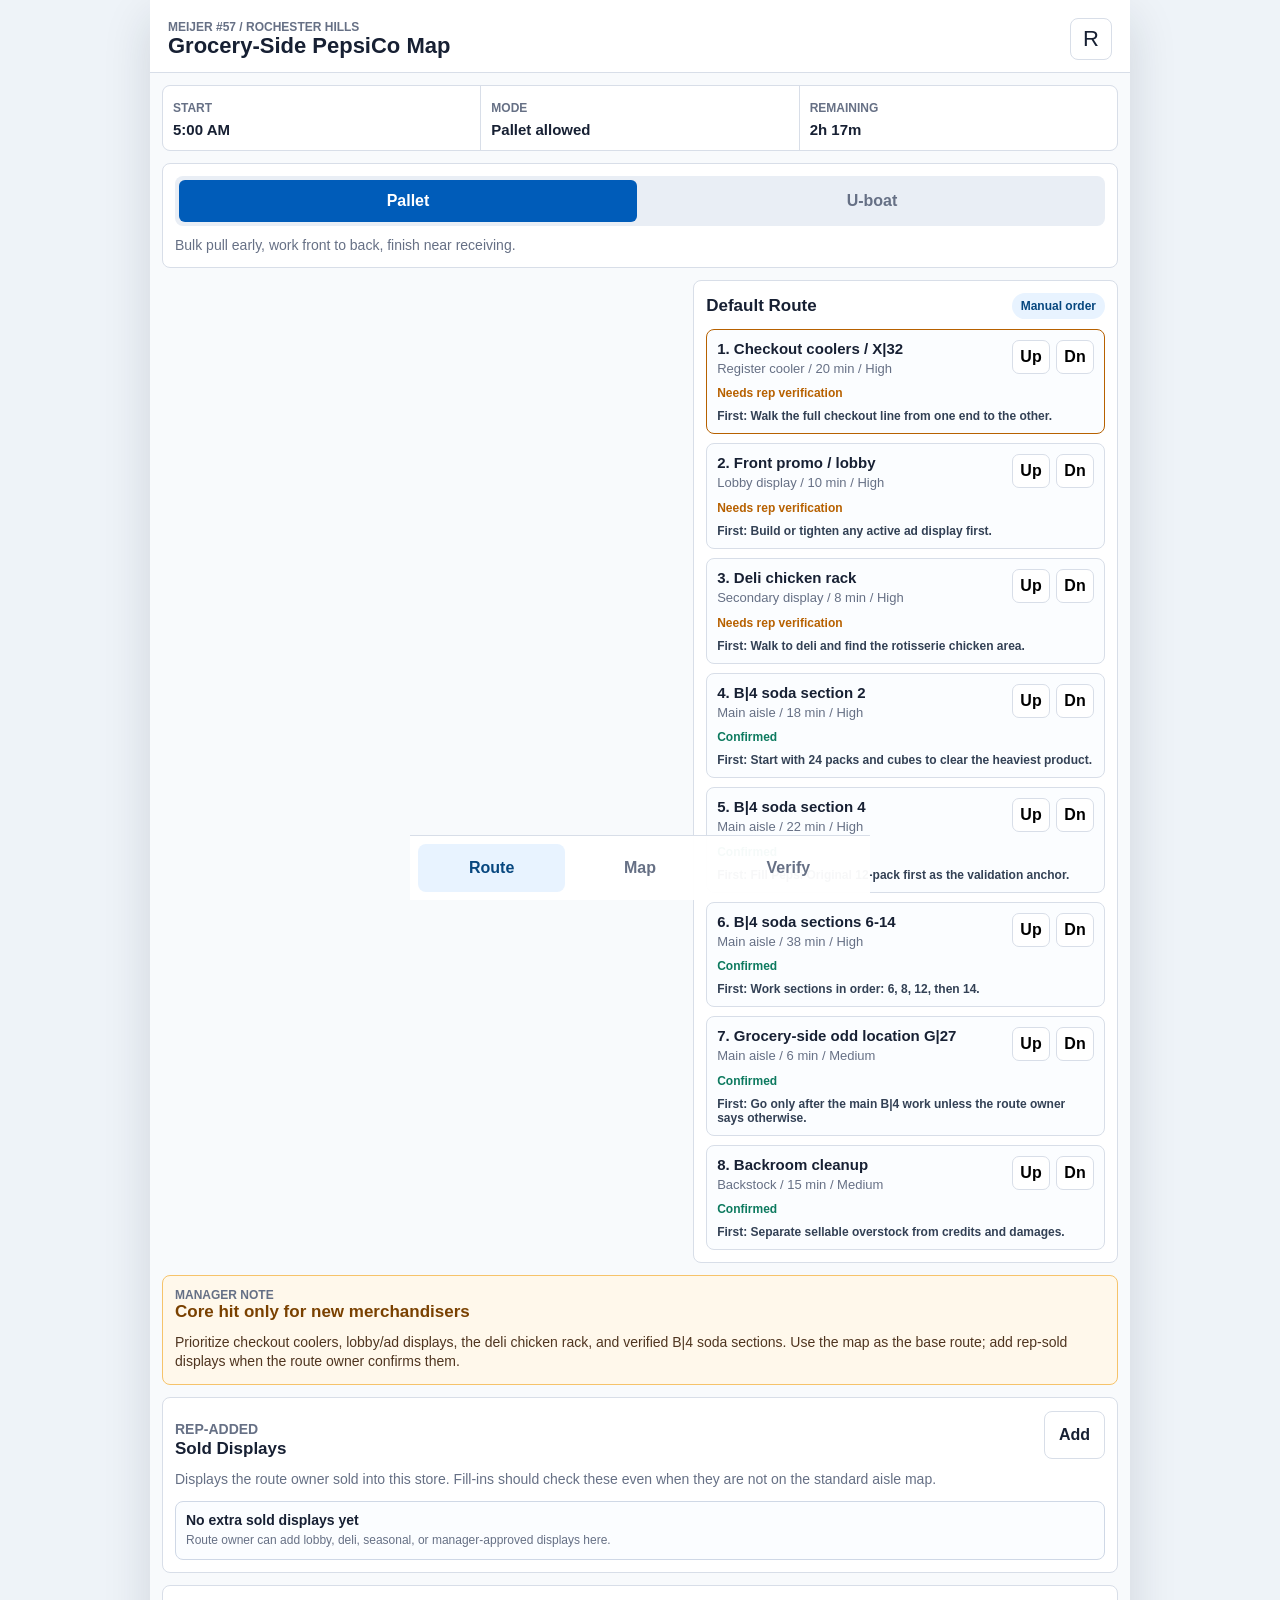
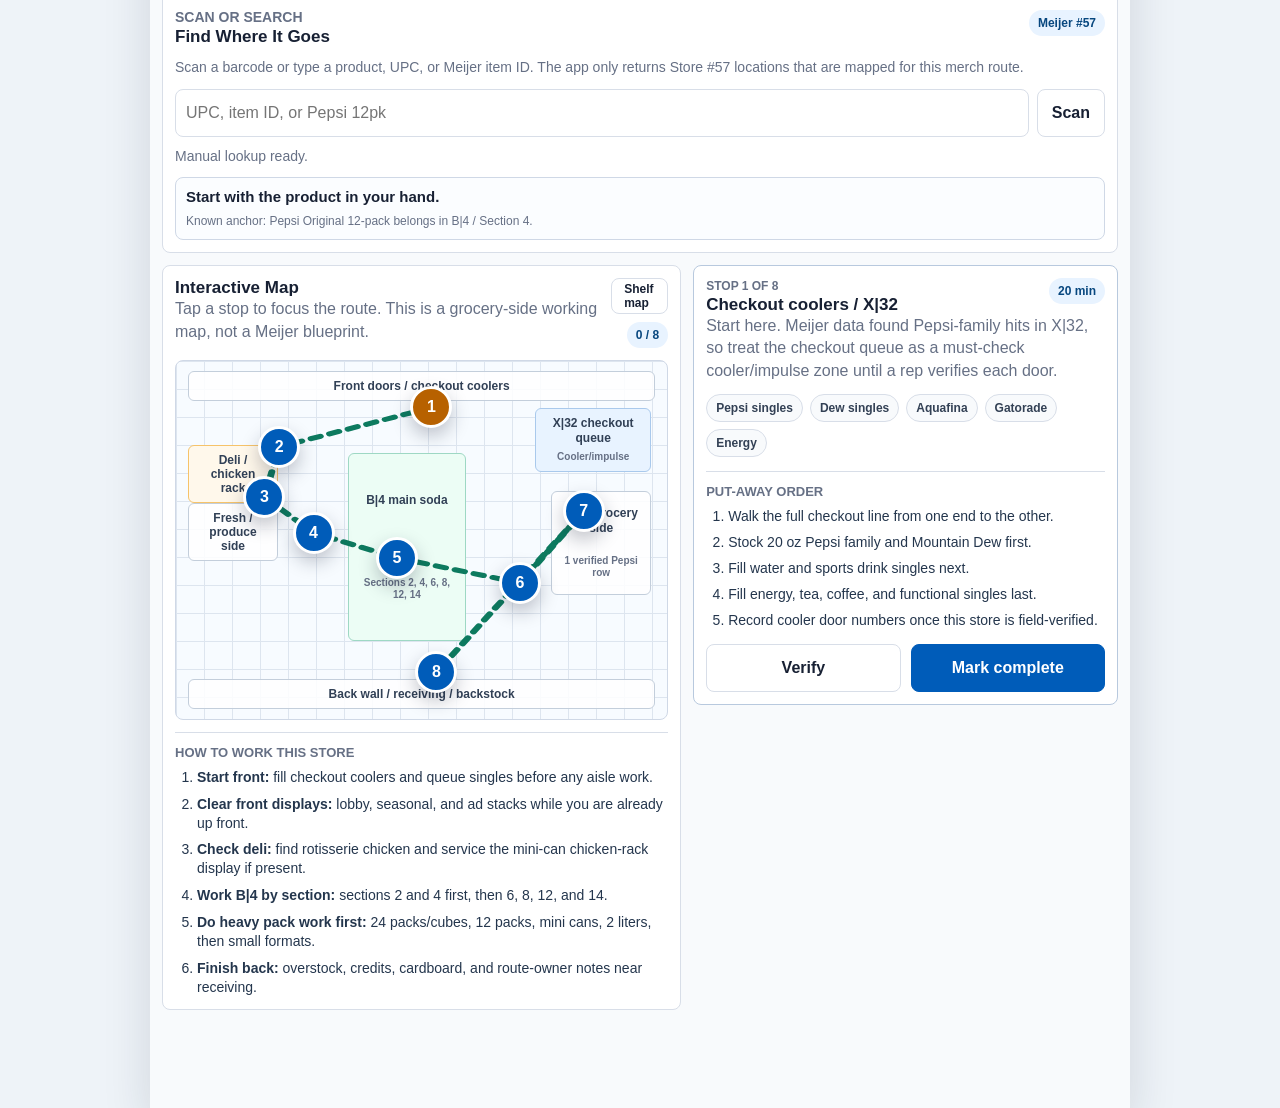
==== index.html @ c31d6b6a "add-merch-location-scanner" ====
<!doctype html>
<html lang="en">
  <head>
    <meta charset="utf-8">
    <meta name="viewport" content="width=device-width, initial-scale=1">
    <title>PepsiCo Route Pilot</title>
    <link rel="stylesheet" href="styles.css">
  </head>
  <body>
    <div class="app-shell">
      <header class="topbar">
        <div>
          <p class="eyebrow">Meijer #57 / Rochester Hills</p>
          <h1>Grocery-Side PepsiCo Map</h1>
        </div>
        <button class="icon-button" id="resetButton" aria-label="Reset route" title="Reset route">
          <span aria-hidden="true">R</span>
        </button>
      </header>

      <main>
        <section class="status-strip" aria-label="Route status">
          <div>
            <span class="label">Start</span>
            <strong>5:00 AM</strong>
          </div>
          <div>
            <span class="label">Mode</span>
            <strong id="routeMode">Pallet allowed</strong>
          </div>
          <div>
            <span class="label">Remaining</span>
            <strong id="remainingTime">2h 05m</strong>
          </div>
        </section>

        <section class="mode-panel" aria-label="Route mode">
          <div class="segmented" role="group" aria-label="Route mode">
            <button class="segment active" data-mode="pallet">Pallet</button>
            <button class="segment" data-mode="uboat">U-boat</button>
          </div>
          <p id="modeNote">Bulk pull early, work front to back, finish near receiving.</p>
        </section>

        <section class="manager-note" aria-label="Manager note">
          <div>
            <p class="eyebrow">Manager note</p>
            <h2>Core hit only for new merchandisers</h2>
          </div>
          <p>Prioritize checkout coolers, lobby/ad displays, the deli chicken rack, and verified B|4 soda sections. Use the map as the base route; add rep-sold displays when the route owner confirms them.</p>
        </section>

        <section class="sold-displays" aria-label="Sold displays">
          <div class="section-head">
            <div>
              <p class="eyebrow">Rep-added</p>
              <h2>Sold Displays</h2>
            </div>
            <button class="secondary-button compact-button" id="addDisplayButton">Add</button>
          </div>
          <p>Displays the route owner sold into this store. Fill-ins should check these even when they are not on the standard aisle map.</p>
          <div id="soldDisplayList" class="display-list"></div>
        </section>

        <section class="scanner-panel" aria-label="Find product location">
          <div class="section-head">
            <div>
              <p class="eyebrow">Scan or search</p>
              <h2>Find Where It Goes</h2>
            </div>
            <span id="selectedStoreLabel">Meijer #57</span>
          </div>
          <p>Scan a barcode or type a product, UPC, or Meijer item ID. The app only returns Store #57 locations that are mapped for this merch route.</p>
          <div class="scan-row">
            <input id="locationLookupInput" inputmode="search" autocomplete="off" placeholder="UPC, item ID, or Pepsi 12pk">
            <button class="secondary-button compact-button" id="cameraScanButton" type="button">Scan</button>
          </div>
          <video id="cameraVideo" class="camera-video" playsinline muted hidden></video>
          <p class="scanner-status" id="scannerStatus">Manual lookup ready.</p>
          <div class="location-result" id="locationResult">
            <strong>Start with the product in your hand.</strong>
            <span>Known anchor: Pepsi Original 12-pack belongs in B|4 / Section 4.</span>
          </div>
        </section>

        <section class="map-panel" aria-label="Store route map">
          <div class="map-head">
            <div>
              <h2>Interactive Map</h2>
              <p>Tap a stop to focus the route. This is a grocery-side working map, not a Meijer blueprint.</p>
            </div>
            <div class="map-actions">
              <a class="secondary-button shelf-link" href="shelf-map.html">Shelf map</a>
              <span id="completeCount">0 / 6</span>
            </div>
          </div>

          <div class="store-map" id="storeMap">
            <div class="zone front">Front doors / checkout coolers</div>
            <div class="zone deli-zone">Deli / chicken rack</div>
            <div class="zone produce-zone">Fresh / produce side</div>
            <div class="aisle aisle-b4">B|4 main soda<br><span>Sections 2, 4, 6, 8, 12, 14</span></div>
            <div class="aisle aisle-x32">X|32 checkout queue<br><span>Cooler/impulse</span></div>
            <div class="aisle aisle-g27">G|27 grocery side<br><span>1 verified Pepsi row</span></div>
            <div class="zone receiving">Back wall / receiving / backstock</div>
            <svg class="route-line" viewBox="0 0 100 100" preserveAspectRatio="none" aria-hidden="true">
              <polyline id="routePath" points=""></polyline>
            </svg>
          </div>
          <div class="map-guide">
            <h3>How to work this store</h3>
            <ol>
              <li><strong>Start front:</strong> fill checkout coolers and queue singles before any aisle work.</li>
              <li><strong>Clear front displays:</strong> lobby, seasonal, and ad stacks while you are already up front.</li>
              <li><strong>Check deli:</strong> find rotisserie chicken and service the mini-can chicken-rack display if present.</li>
              <li><strong>Work B|4 by section:</strong> sections 2 and 4 first, then 6, 8, 12, and 14.</li>
              <li><strong>Do heavy pack work first:</strong> 24 packs/cubes, 12 packs, mini cans, 2 liters, then small formats.</li>
              <li><strong>Finish back:</strong> overstock, credits, cardboard, and route-owner notes near receiving.</li>
            </ol>
          </div>
        </section>

        <section class="current-stop" aria-live="polite">
          <div class="stop-title-row">
            <div>
              <p class="eyebrow" id="stopMeta">Stop 1 of 6</p>
              <h2 id="stopName">Front register coolers</h2>
            </div>
            <span class="time-pill" id="stopTime">20 min</span>
          </div>
          <p id="stopDescription">Highest-profit singles first. Check all register doors before moving deeper into the store.</p>
          <div class="chips" id="productChips"></div>
          <div class="sequence-panel">
            <h3>Put-away order</h3>
            <ol id="sequenceList"></ol>
          </div>
          <div class="action-row">
            <button class="secondary-button" id="verifyButton">Verify</button>
            <button class="primary-button" id="completeButton">Mark complete</button>
          </div>
        </section>

        <section class="route-list" aria-label="Route order">
          <div class="section-head">
            <h2>Default Route</h2>
            <span>Manual order</span>
          </div>
          <ol id="routeList"></ol>
        </section>
      </main>

      <nav class="bottom-nav" aria-label="Primary">
        <button class="nav-item active" data-view="route">Route</button>
        <button class="nav-item" data-view="map">Map</button>
        <button class="nav-item" data-view="verify">Verify</button>
      </nav>
    </div>

    <dialog id="verifyDialog">
      <form method="dialog" class="verify-form">
        <div class="dialog-head">
          <div>
            <p class="eyebrow">Store verification</p>
            <h2 id="verifyTitle">Front register coolers</h2>
          </div>
          <button class="icon-button" value="cancel" aria-label="Close" title="Close">X</button>
        </div>

        <label>
          Location type
          <select id="locationType">
            <option>Register cooler</option>
            <option>Cold vault</option>
            <option>Main aisle</option>
            <option>Endcap</option>
            <option>Lobby display</option>
            <option>Seasonal display</option>
            <option>Backstock</option>
            <option>Other</option>
          </select>
        </label>

        <div class="field-grid">
          <label>
            Aisle
            <input id="aisleInput" placeholder="Front">
          </label>
          <label>
            Section
            <select id="sectionInput">
              <option>Front</option>
              <option>Middle</option>
              <option>Back</option>
              <option>Left</option>
              <option>Right</option>
            </select>
          </label>
        </div>

        <label>
          Priority
          <select id="priorityInput">
            <option>High</option>
            <option>Medium</option>
            <option>Low</option>
          </select>
        </label>

        <label>
          Notes
          <textarea id="notesInput" rows="3" placeholder="Cooler door number, display name, manager instruction"></textarea>
        </label>

        <menu>
          <button class="secondary-button" value="cancel">Cancel</button>
          <button class="primary-button" id="saveVerifyButton" value="default">Save verification</button>
        </menu>
      </form>
    </dialog>

    <dialog id="displayDialog">
      <form method="dialog" class="verify-form">
        <div class="dialog-head">
          <div>
            <p class="eyebrow">Rep-added display</p>
            <h2>Add sold display</h2>
          </div>
          <button class="icon-button" value="cancel" aria-label="Close" title="Close">X</button>
        </div>

        <label>
          Display name
          <input id="displayNameInput" placeholder="Deli mini-can stack">
        </label>

        <div class="field-grid">
          <label>
            Department
            <input id="displayDepartmentInput" placeholder="Deli">
          </label>
          <label>
            Placement
            <input id="displayPlacementInput" placeholder="Near chicken rack">
          </label>
        </div>

        <label>
          Product group
          <input id="displayProductInput" placeholder="7.5 oz mini cans">
        </label>

        <label>
          Priority
          <select id="displayPriorityInput">
            <option>High</option>
            <option>Medium</option>
            <option>Low</option>
          </select>
        </label>

        <label>
          Notes
          <textarea id="displayNotesInput" rows="3" placeholder="Manager approved, ad week, how to find it"></textarea>
        </label>

        <menu>
          <button class="secondary-button" value="cancel">Cancel</button>
          <button class="primary-button" id="saveDisplayButton" value="default">Save display</button>
        </menu>
      </form>
    </dialog>

    <script src="product-catalog.js"></script>
    <script src="store-location-data.js"></script>
    <script src="app.js"></script>
  </body>
</html>
---- styles.css ----
:root {
  color-scheme: light;
  --ink: #172033;
  --muted: #667085;
  --line: #d8dee8;
  --surface: #ffffff;
  --page: #eef3f8;
  --blue: #005cb9;
  --blue-dark: #07477f;
  --green: #0d7a5f;
  --amber: #b76100;
  --red: #b42318;
  --shadow: 0 18px 45px rgba(24, 35, 52, 0.14);
}

* {
  box-sizing: border-box;
}

body {
  margin: 0;
  min-height: 100vh;
  background: var(--page);
  color: var(--ink);
  font-family: Arial, Helvetica, sans-serif;
  letter-spacing: 0;
}

button,
input,
select,
textarea {
  font: inherit;
}

button {
  cursor: pointer;
}

.app-shell {
  max-width: 460px;
  min-height: 100vh;
  margin: 0 auto;
  background: #f8fafc;
  box-shadow: var(--shadow);
  position: relative;
  padding-bottom: 86px;
}

.topbar {
  display: flex;
  justify-content: space-between;
  align-items: center;
  gap: 16px;
  padding: 18px 18px 12px;
  background: var(--surface);
  border-bottom: 1px solid var(--line);
  position: sticky;
  top: 0;
  z-index: 5;
}

.eyebrow,
.label {
  margin: 0;
  color: var(--muted);
  font-size: 12px;
  font-weight: 700;
  text-transform: uppercase;
}

h1,
h2,
p {
  margin-top: 0;
}

h1 {
  margin-bottom: 0;
  font-size: 22px;
  line-height: 1.1;
}

h2 {
  margin-bottom: 0;
  font-size: 17px;
  line-height: 1.2;
}

main {
  display: grid;
  gap: 12px;
  padding: 12px;
}

.icon-button {
  width: 42px;
  height: 42px;
  border: 1px solid var(--line);
  border-radius: 8px;
  background: var(--surface);
  color: var(--ink);
  font-size: 22px;
  display: grid;
  place-items: center;
}

.status-strip {
  display: grid;
  grid-template-columns: repeat(3, 1fr);
  gap: 1px;
  overflow: hidden;
  border: 1px solid var(--line);
  border-radius: 8px;
  background: var(--line);
}

.status-strip > div {
  background: var(--surface);
  padding: 12px 10px;
}

.status-strip strong {
  display: block;
  margin-top: 5px;
  font-size: 15px;
}

.mode-panel,
.manager-note,
.sold-displays,
.scanner-panel,
.map-panel,
.current-stop,
.route-list {
  background: var(--surface);
  border: 1px solid var(--line);
  border-radius: 8px;
  padding: 12px;
}

.mode-panel p {
  margin: 10px 0 0;
  color: var(--muted);
  font-size: 14px;
  line-height: 1.35;
}

.manager-note {
  border-color: #f6c36a;
  background: #fff8eb;
}

.manager-note h2 {
  color: #7a4100;
}

.manager-note p:last-child {
  margin: 10px 0 0;
  color: #4f3520;
  font-size: 14px;
  line-height: 1.4;
}

.sold-displays p {
  margin: 10px 0 0;
  color: var(--muted);
  font-size: 14px;
  line-height: 1.4;
}

.scanner-panel p {
  margin: 10px 0 0;
  color: var(--muted);
  font-size: 14px;
  line-height: 1.4;
}

.scan-row {
  display: grid;
  grid-template-columns: 1fr auto;
  gap: 8px;
  margin-top: 12px;
}

.camera-video {
  width: 100%;
  margin-top: 10px;
  border: 1px solid var(--line);
  border-radius: 8px;
  background: #101828;
}

.scanner-status {
  min-height: 18px;
}

.location-result {
  display: grid;
  gap: 6px;
  margin-top: 10px;
  border: 1px solid #cfd8e6;
  border-radius: 8px;
  background: #fbfdff;
  padding: 10px;
}

.location-result strong {
  font-size: 15px;
  line-height: 1.25;
}

.location-result span {
  color: var(--muted);
  font-size: 12px;
  line-height: 1.35;
}

.location-result .result-location {
  color: var(--ink);
  font-size: 18px;
  font-weight: 900;
}

.location-result.mapped {
  border-color: #9ed8c4;
  background: #ecfdf5;
}

.location-result.unmapped {
  border-color: #f6c36a;
  background: #fff8eb;
}

.result-map-link {
  margin-top: 2px;
  text-decoration: none;
}

.compact-button {
  min-height: 38px;
  padding: 0 14px;
}

.display-list {
  display: grid;
  gap: 8px;
  margin-top: 12px;
}

.display-item {
  border: 1px solid #cfd8e6;
  border-radius: 8px;
  background: #fbfdff;
  padding: 10px;
}

.display-item strong {
  display: block;
  font-size: 14px;
}

.display-item span {
  display: block;
  margin-top: 4px;
  color: var(--muted);
  font-size: 12px;
  line-height: 1.35;
}

.segmented {
  display: grid;
  grid-template-columns: repeat(2, 1fr);
  gap: 6px;
  padding: 4px;
  background: #e9eef5;
  border-radius: 8px;
}

.segment {
  min-height: 42px;
  border: 0;
  border-radius: 6px;
  background: transparent;
  color: var(--muted);
  font-weight: 800;
}

.segment.active {
  background: var(--blue);
  color: #fff;
}

.map-head,
.section-head,
.stop-title-row,
.dialog-head,
.route-card-head {
  display: flex;
  justify-content: space-between;
  gap: 12px;
  align-items: flex-start;
}

.map-head p,
.current-stop p {
  margin-bottom: 0;
  color: var(--muted);
  line-height: 1.4;
}

.map-head span,
.section-head span,
.time-pill {
  white-space: nowrap;
  border-radius: 999px;
  background: #e8f3ff;
  color: var(--blue-dark);
  font-size: 12px;
  font-weight: 800;
  padding: 6px 9px;
}

.store-map {
  height: 360px;
  margin-top: 12px;
  border: 1px solid #cfd8e6;
  border-radius: 8px;
  background:
    linear-gradient(#dde5ef 1px, transparent 1px),
    linear-gradient(90deg, #dde5ef 1px, transparent 1px),
    #f7fbff;
  background-size: 28px 28px;
  position: relative;
  overflow: hidden;
}

.map-guide {
  margin-top: 12px;
  border-top: 1px solid var(--line);
  padding-top: 12px;
}

.map-guide h3 {
  margin: 0 0 8px;
  font-size: 13px;
  text-transform: uppercase;
  color: var(--muted);
}

.map-guide ol {
  margin: 0;
  padding-left: 22px;
  display: grid;
  gap: 8px;
}

.map-guide li {
  color: #24364d;
  font-size: 14px;
  line-height: 1.35;
}

.zone,
.aisle {
  position: absolute;
  color: #314056;
  font-size: 12px;
  font-weight: 800;
  border: 1px solid #c3cedb;
  background: rgba(255, 255, 255, 0.86);
  padding: 7px 9px;
  border-radius: 6px;
}

.front {
  top: 10px;
  left: 12px;
  right: 12px;
  text-align: center;
}

.receiving {
  left: 12px;
  right: 12px;
  bottom: 10px;
  text-align: center;
}

.aisle {
  width: 82px;
  min-height: 154px;
  display: grid;
  place-items: center;
  text-align: center;
  top: 92px;
  line-height: 1.2;
}

.aisle span {
  display: block;
  margin-top: 5px;
  color: var(--muted);
  font-size: 10px;
  line-height: 1.2;
}

.deli-zone {
  top: 84px;
  left: 12px;
  width: 90px;
  text-align: center;
  background: #fff8eb;
  border-color: #f6c36a;
}

.produce-zone {
  top: 142px;
  left: 12px;
  width: 90px;
  text-align: center;
}

.aisle-b4 {
  left: 35%;
  width: 118px;
  height: 188px;
  background: #ecfdf5;
  border-color: #9ed8c4;
}

.aisle-x32 {
  top: 47px;
  right: 16px;
  width: 116px;
  min-height: 64px;
  background: #e8f3ff;
  border-color: #a9c9ec;
}

.aisle-g27 {
  left: auto;
  right: 16px;
  top: 130px;
  width: 100px;
  min-height: 104px;
}

.route-line {
  position: absolute;
  inset: 0;
  width: 100%;
  height: 100%;
  pointer-events: none;
}

.route-line polyline {
  fill: none;
  stroke: var(--green);
  stroke-width: 1.4;
  stroke-linecap: round;
  stroke-linejoin: round;
  stroke-dasharray: 2 2;
}

.map-stop {
  position: absolute;
  left: var(--x);
  top: var(--y);
  transform: translate(-50%, -50%);
  width: 42px;
  height: 42px;
  border: 3px solid #fff;
  border-radius: 999px;
  background: var(--blue);
  color: #fff;
  font-weight: 900;
  box-shadow: 0 8px 18px rgba(23, 32, 51, 0.25);
  z-index: 2;
}

.map-stop.active {
  background: var(--amber);
}

.map-stop.done {
  background: var(--green);
}

.current-stop {
  border-color: #b8c9de;
}

.chips {
  display: flex;
  flex-wrap: wrap;
  gap: 7px;
  margin-top: 12px;
}

.chip {
  border: 1px solid var(--line);
  border-radius: 999px;
  padding: 6px 9px;
  font-size: 12px;
  font-weight: 700;
  color: #334155;
  background: #f8fafc;
}

.sequence-panel {
  margin-top: 14px;
  border-top: 1px solid var(--line);
  padding-top: 12px;
}

.sequence-panel h3 {
  margin: 0 0 8px;
  font-size: 13px;
  text-transform: uppercase;
  color: var(--muted);
}

.sequence-panel ol {
  margin: 0;
  padding-left: 22px;
  display: grid;
  gap: 7px;
}

.sequence-panel li {
  color: #24364d;
  font-size: 14px;
  line-height: 1.35;
}

.action-row,
menu {
  display: grid;
  grid-template-columns: 1fr 1fr;
  gap: 10px;
  margin: 14px 0 0;
  padding: 0;
}

.primary-button,
.secondary-button {
  min-height: 48px;
  border-radius: 8px;
  font-weight: 900;
}

.primary-button {
  border: 1px solid var(--blue);
  background: var(--blue);
  color: #fff;
}

.secondary-button {
  border: 1px solid var(--line);
  background: #fff;
  color: var(--ink);
}

.section-head {
  align-items: center;
  margin-bottom: 10px;
}

#routeList {
  list-style: none;
  padding: 0;
  margin: 0;
  display: grid;
  gap: 9px;
}

.route-card {
  display: grid;
  gap: 9px;
  border: 1px solid var(--line);
  border-radius: 8px;
  padding: 10px;
  background: #fbfdff;
}

.route-card.active {
  border-color: var(--amber);
}

.route-card.done {
  background: #f0fbf7;
  border-color: #b8ded0;
}

.route-card h3 {
  margin: 0;
  font-size: 15px;
}

.route-card p {
  margin: 3px 0 0;
  color: var(--muted);
  font-size: 13px;
  line-height: 1.35;
}

.route-card .micro-sequence {
  color: #334155;
  font-size: 12px;
  font-weight: 700;
}

.order-tools {
  display: flex;
  gap: 6px;
}

.order-tools button {
  width: 38px;
  height: 34px;
  border: 1px solid var(--line);
  border-radius: 7px;
  background: #fff;
  font-weight: 900;
}

.verification-status {
  color: var(--amber);
  font-size: 12px;
  font-weight: 800;
}

.verification-status.confirmed {
  color: var(--green);
}

.bottom-nav {
  position: fixed;
  left: 50%;
  bottom: 0;
  transform: translateX(-50%);
  width: min(460px, 100%);
  display: grid;
  grid-template-columns: repeat(3, 1fr);
  gap: 1px;
  padding: 8px;
  background: rgba(255, 255, 255, 0.96);
  border-top: 1px solid var(--line);
}

.text-link-button {
  text-decoration: none;
  font-size: 13px;
  font-weight: 900;
}

.map-actions {
  display: grid;
  gap: 8px;
  justify-items: end;
}

.shelf-link {
  display: grid;
  place-items: center;
  min-height: 36px;
  padding: 0 12px;
  text-decoration: none;
  font-size: 12px;
}

.shelf-shell {
  padding-bottom: 24px;
}

.shelf-main {
  gap: 10px;
}

.shelf-summary {
  display: grid;
  grid-template-columns: 1fr;
  gap: 1px;
  overflow: hidden;
  border: 1px solid var(--line);
  border-radius: 8px;
  background: var(--line);
}

.shelf-summary > div {
  background: var(--surface);
  padding: 12px;
}

.shelf-summary strong {
  display: block;
  margin-top: 5px;
  font-size: 16px;
}

.shelf-legend,
.shelf-bay,
.bay-strip {
  background: var(--surface);
  border: 1px solid var(--line);
  border-radius: 8px;
  padding: 12px;
}

.shelf-legend h2 {
  margin-bottom: 10px;
}

.legend-grid {
  display: grid;
  gap: 8px;
}

.legend-grid div {
  border: 1px solid #cfd8e6;
  border-radius: 8px;
  padding: 10px;
  background: #fbfdff;
}

.legend-grid strong,
.legend-grid span {
  display: block;
}

.legend-grid span {
  margin-top: 4px;
  color: var(--muted);
  font-size: 13px;
  line-height: 1.35;
}

.bay-strip {
  display: grid;
  grid-template-columns: repeat(3, 1fr);
  gap: 7px;
  position: sticky;
  top: 73px;
  z-index: 4;
}

.bay-strip a {
  display: grid;
  place-items: center;
  min-height: 38px;
  border: 1px solid var(--line);
  border-radius: 8px;
  color: var(--blue-dark);
  background: #e8f3ff;
  text-decoration: none;
  font-size: 13px;
  font-weight: 900;
}

.bay-head {
  display: flex;
  justify-content: space-between;
  gap: 12px;
  align-items: flex-start;
  margin-bottom: 10px;
}

.bay-head span {
  white-space: nowrap;
  border-radius: 999px;
  background: #eef7f3;
  color: var(--green);
  font-size: 12px;
  font-weight: 900;
  padding: 6px 9px;
}

.shelf-bay {
  display: grid;
  gap: 10px;
}

.anchor-bay {
  border-color: #f6c36a;
  background: #fffdf7;
}

.caution-bay {
  border-color: #f6c36a;
  background: #fff8eb;
}

.shelf-level {
  border: 1px solid #d8dee8;
  border-radius: 8px;
  overflow: hidden;
  background: #fbfdff;
}

.shelf-level h3 {
  margin: 0;
  padding: 8px 10px;
  color: #24364d;
  background: #eef3f8;
  font-size: 13px;
  text-transform: uppercase;
}

.shelf-level.lower h3 {
  background: #e8f3ff;
}

.shelf-level.middle h3 {
  background: #ecfdf5;
}

.shelf-level.upper h3 {
  background: #fff8eb;
}

.shelf-level ul {
  list-style: none;
  margin: 0;
  padding: 0;
}

.shelf-level li {
  display: grid;
  gap: 4px;
  padding: 10px;
  border-top: 1px solid #e3e8f0;
}

.shelf-level li:first-child {
  border-top: 0;
}

.shelf-level strong {
  font-size: 14px;
  line-height: 1.25;
}

.shelf-level span {
  color: var(--muted);
  font-size: 12px;
  line-height: 1.35;
}

.nav-item {
  min-height: 48px;
  border: 0;
  border-radius: 8px;
  background: transparent;
  color: var(--muted);
  font-weight: 900;
}

.nav-item.active {
  background: #e8f3ff;
  color: var(--blue-dark);
}

dialog {
  width: min(430px, calc(100vw - 24px));
  border: 0;
  border-radius: 8px;
  padding: 0;
  box-shadow: var(--shadow);
}

dialog::backdrop {
  background: rgba(16, 24, 40, 0.48);
}

.verify-form {
  display: grid;
  gap: 12px;
  padding: 14px;
}

label {
  display: grid;
  gap: 6px;
  color: #344054;
  font-size: 13px;
  font-weight: 800;
}

input,
select,
textarea {
  width: 100%;
  border: 1px solid var(--line);
  border-radius: 8px;
  padding: 11px 10px;
  color: var(--ink);
  background: #fff;
}

textarea {
  resize: vertical;
}

.field-grid {
  display: grid;
  grid-template-columns: 1fr 1fr;
  gap: 10px;
}

@media (min-width: 860px) {
  .app-shell {
    max-width: 980px;
  }

  main {
    grid-template-columns: 1.1fr 0.9fr;
    align-items: start;
  }

  .status-strip,
  .mode-panel,
  .manager-note,
  .sold-displays,
  .scanner-panel {
    grid-column: 1 / -1;
  }

  .route-list {
    grid-column: 2;
    grid-row: 3 / span 2;
  }

  .bottom-nav {
    max-width: 980px;
  }

  .shelf-main {
    grid-template-columns: 1fr 1fr;
  }

  .shelf-main > .manager-note,
  .shelf-main > .shelf-summary,
  .shelf-main > .shelf-legend,
  .shelf-main > .bay-strip,
  .shelf-main > .caution-bay {
    grid-column: 1 / -1;
  }

  .shelf-summary {
    grid-template-columns: repeat(3, 1fr);
  }

  .bay-strip {
    grid-template-columns: repeat(6, 1fr);
  }
}
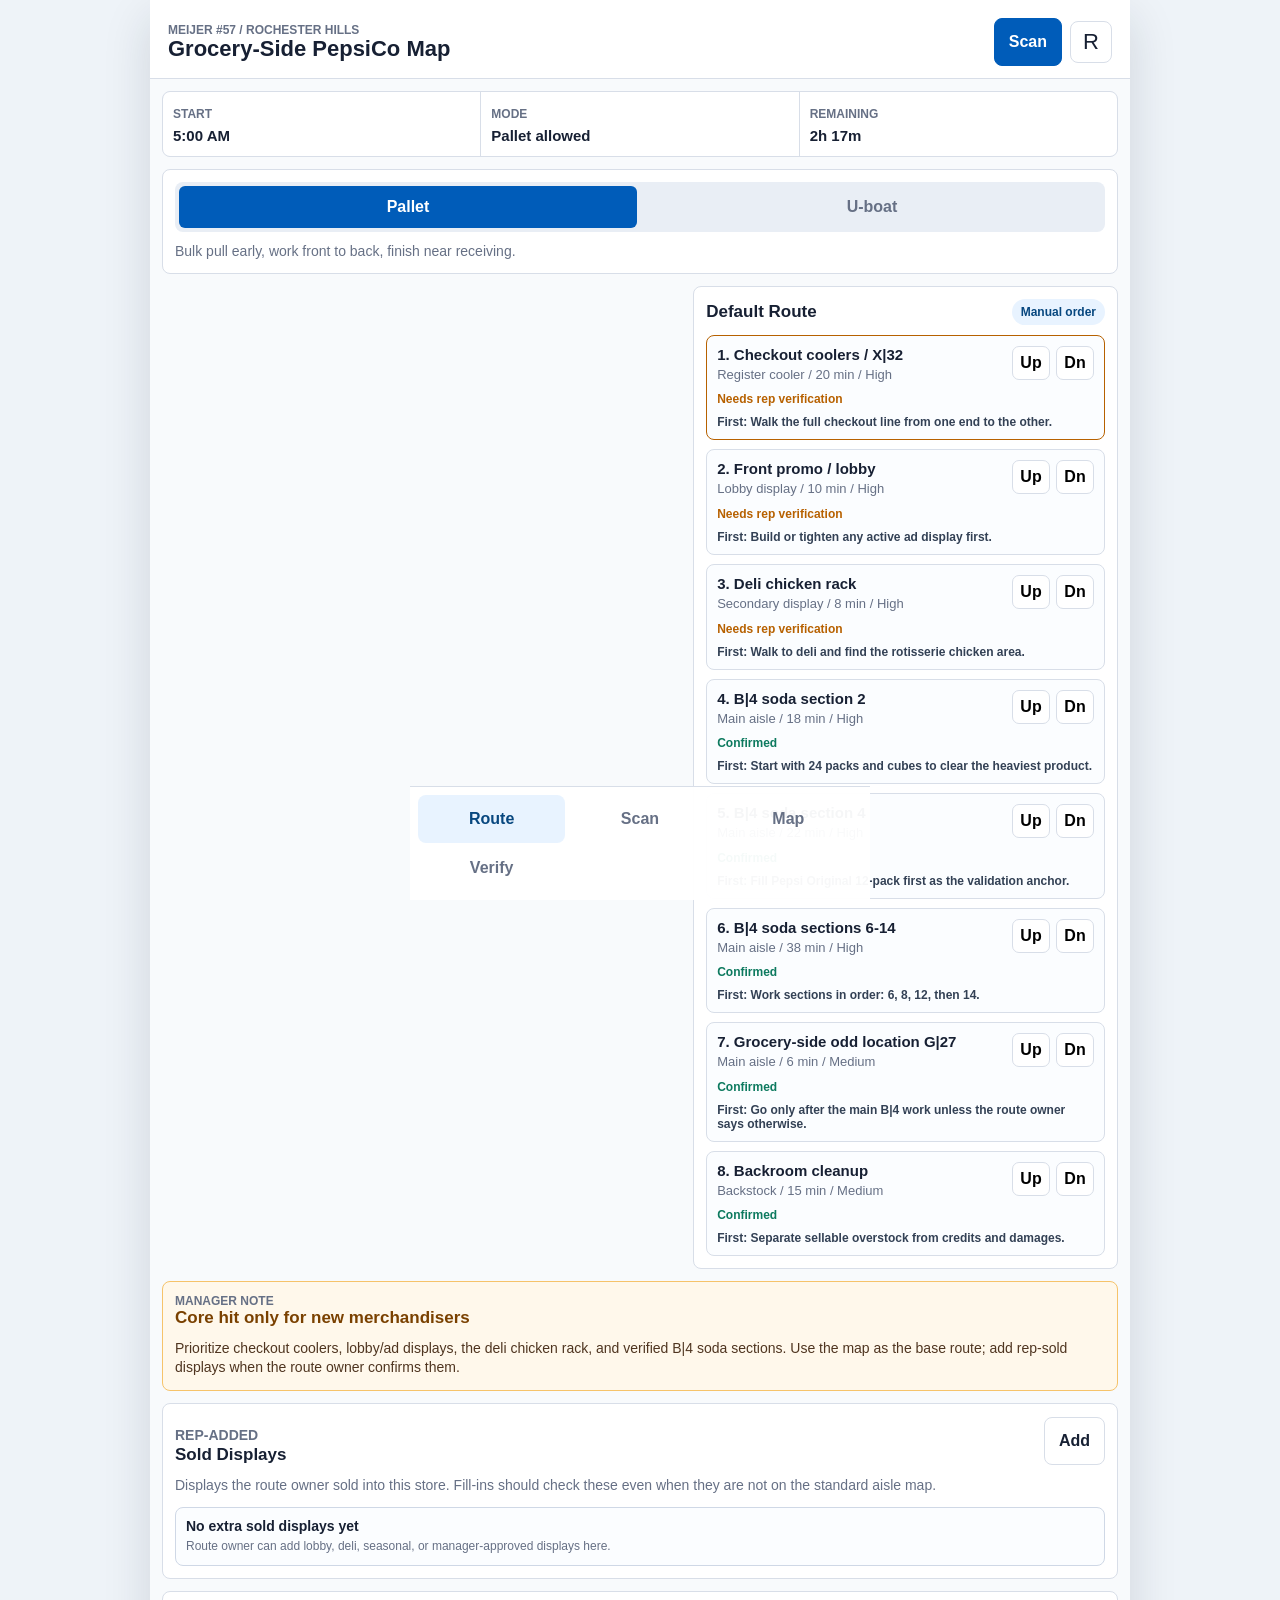
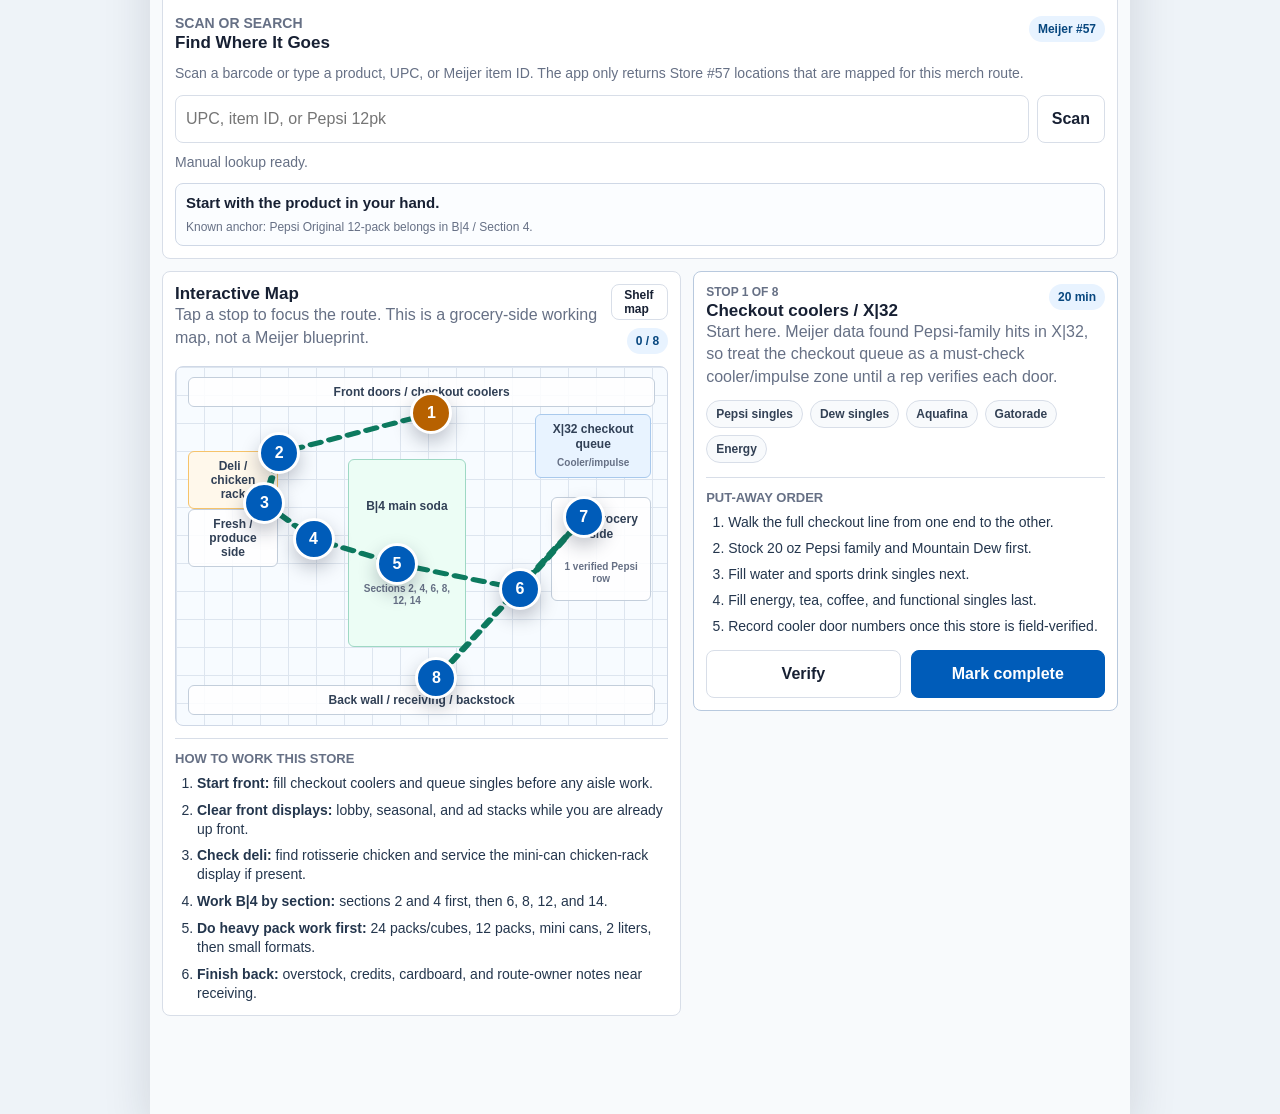
==== commit 39276e18: "make-scan-button-visible" ====
--- a/index.html
+++ b/index.html
@@ -13,9 +13,12 @@
           <p class="eyebrow">Meijer #57 / Rochester Hills</p>
           <h1>Grocery-Side PepsiCo Map</h1>
         </div>
-        <button class="icon-button" id="resetButton" aria-label="Reset route" title="Reset route">
-          <span aria-hidden="true">R</span>
-        </button>
+        <div class="top-actions">
+          <button class="primary-button header-scan-button" id="jumpScanButton" type="button">Scan</button>
+          <button class="icon-button" id="resetButton" aria-label="Reset route" title="Reset route">
+            <span aria-hidden="true">R</span>
+          </button>
+        </div>
       </header>
 
       <main>
@@ -151,6 +154,7 @@
 
       <nav class="bottom-nav" aria-label="Primary">
         <button class="nav-item active" data-view="route">Route</button>
+        <button class="nav-item" data-view="scan">Scan</button>
         <button class="nav-item" data-view="map">Map</button>
         <button class="nav-item" data-view="verify">Verify</button>
       </nav>
--- a/styles.css
+++ b/styles.css
@@ -58,6 +58,17 @@
   position: sticky;
   top: 0;
   z-index: 5;
+}
+
+.top-actions {
+  display: flex;
+  align-items: center;
+  gap: 8px;
+}
+
+.header-scan-button {
+  min-height: 42px;
+  padding: 0 14px;
 }
 
 .eyebrow,
@@ -738,7 +749,7 @@
 
 .bay-strip {
   display: grid;
-  grid-template-columns: repeat(3, 1fr);
+  grid-template-columns: repeat(4, 1fr);
   gap: 7px;
   position: sticky;
   top: 73px;
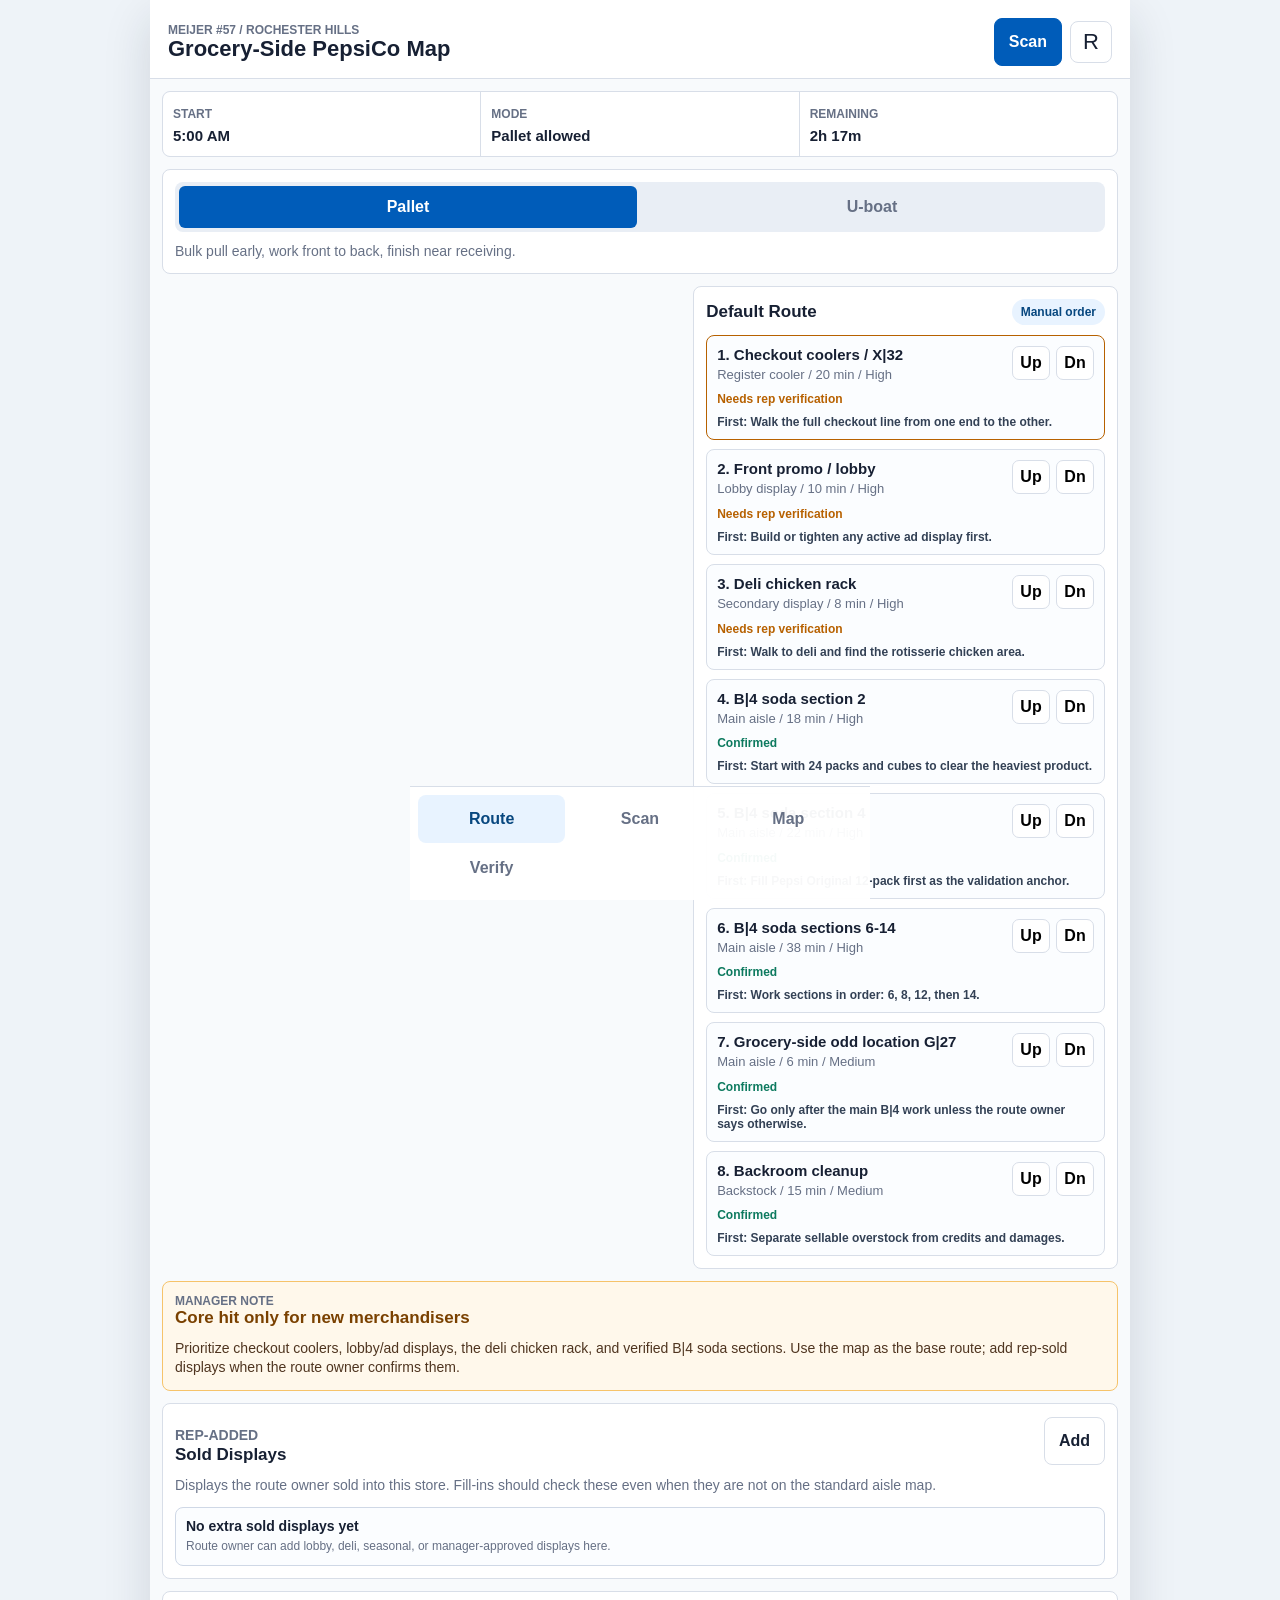
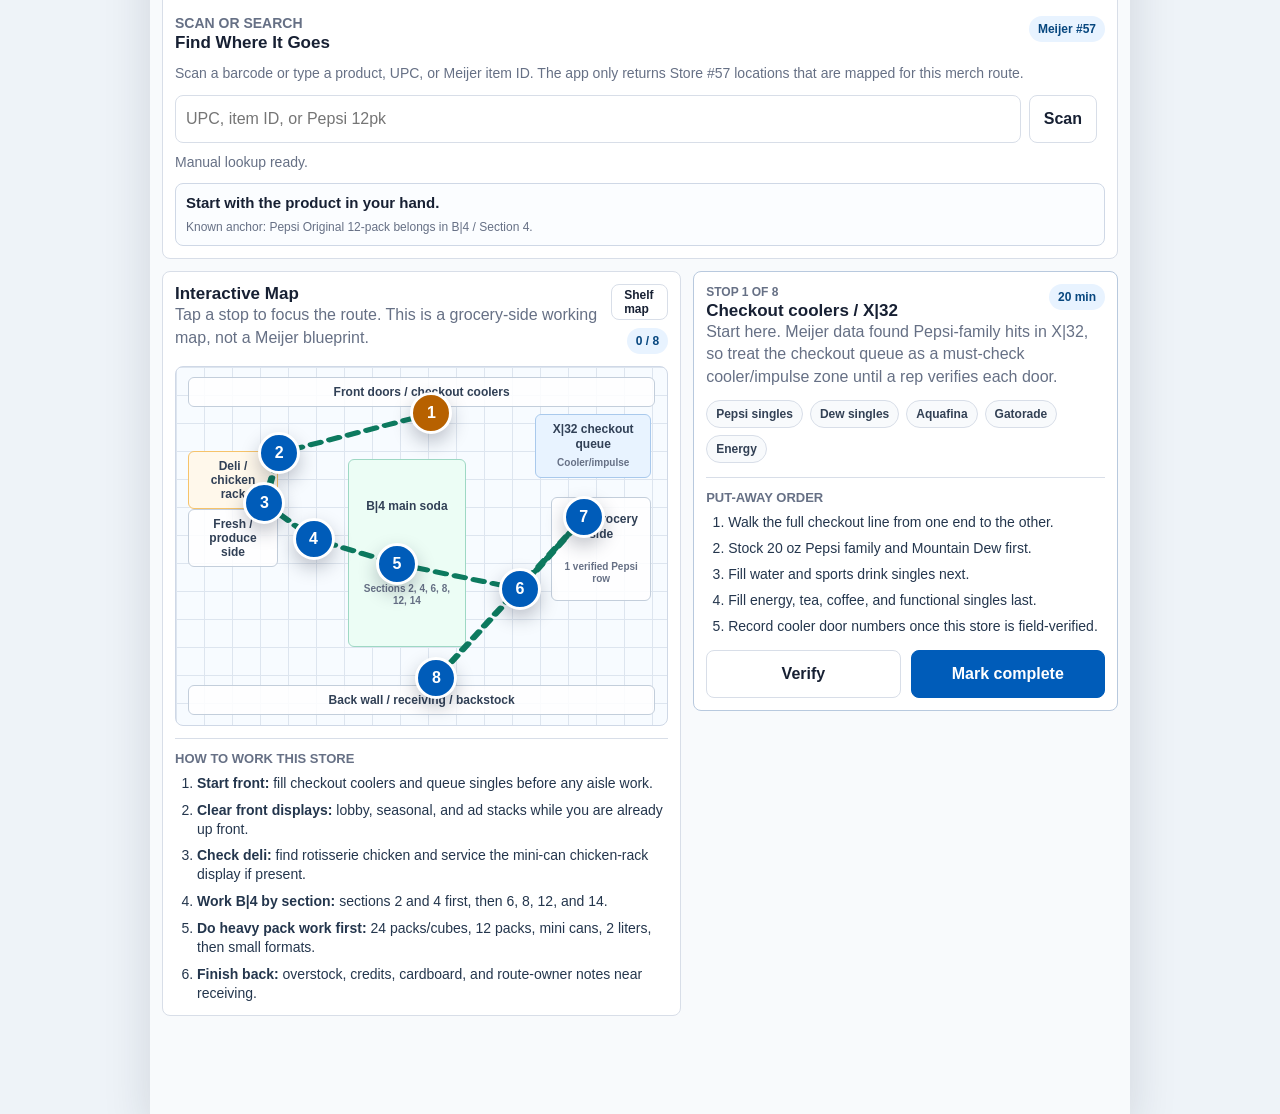
==== commit 51a1c56d: "port-merch-scanner-fallbacks" ====
--- a/index.html
+++ b/index.html
@@ -77,6 +77,7 @@
           <div class="scan-row">
             <input id="locationLookupInput" inputmode="search" autocomplete="off" placeholder="UPC, item ID, or Pepsi 12pk">
             <button class="secondary-button compact-button" id="cameraScanButton" type="button">Scan</button>
+            <button class="secondary-button compact-button" id="stopCameraButton" type="button" hidden>Stop</button>
           </div>
           <video id="cameraVideo" class="camera-video" playsinline muted hidden></video>
           <p class="scanner-status" id="scannerStatus">Manual lookup ready.</p>
--- a/styles.css
+++ b/styles.css
@@ -189,7 +189,7 @@
 
 .scan-row {
   display: grid;
-  grid-template-columns: 1fr auto;
+  grid-template-columns: 1fr auto auto;
   gap: 8px;
   margin-top: 12px;
 }
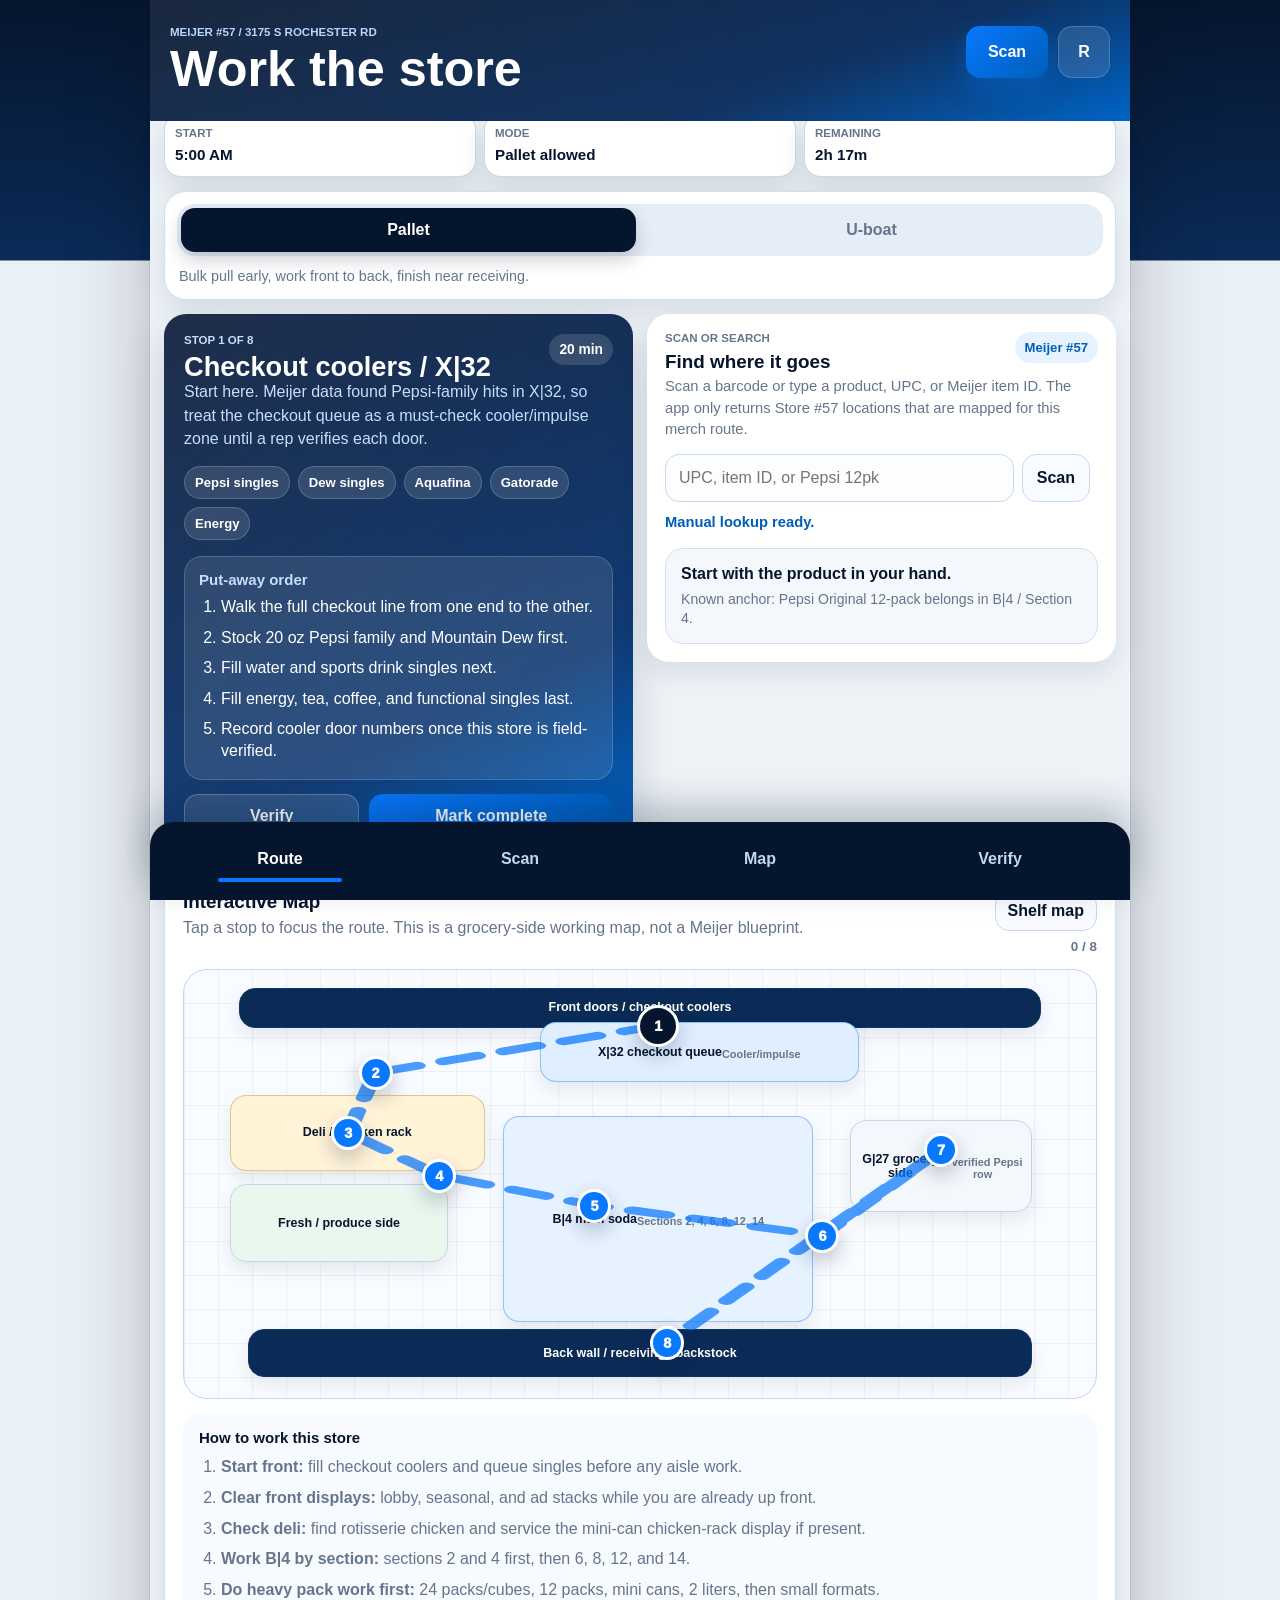
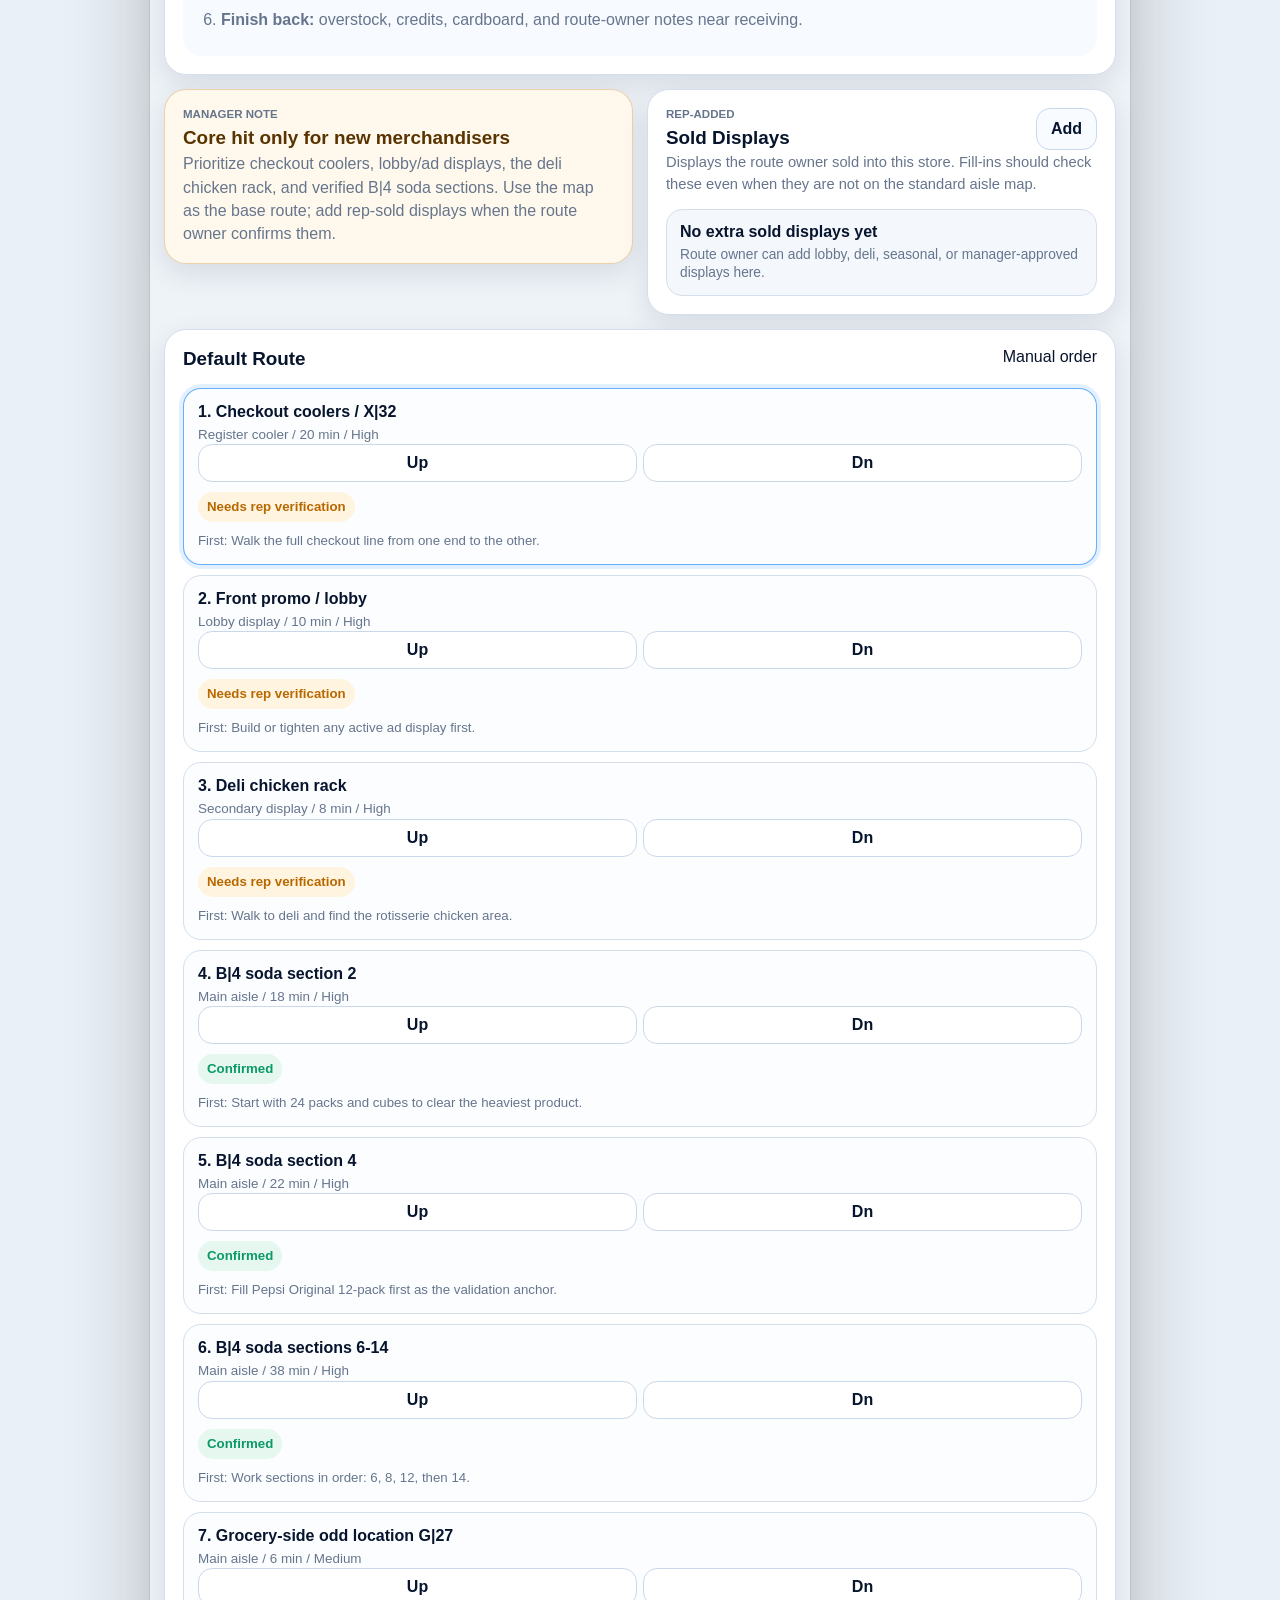
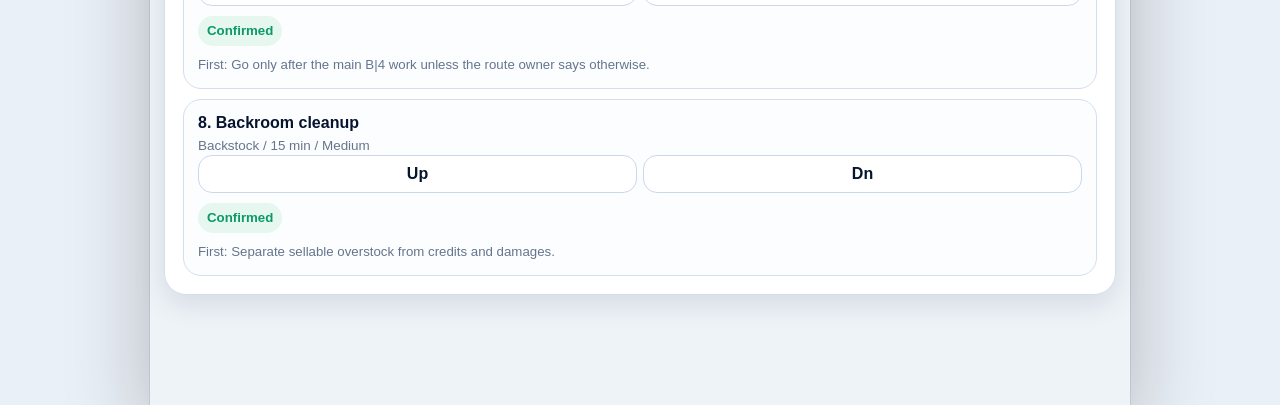
==== commit dfb17b7c: "modernize-merch-ui" ====
--- a/index.html
+++ b/index.html
@@ -10,8 +10,8 @@
     <div class="app-shell">
       <header class="topbar">
         <div>
-          <p class="eyebrow">Meijer #57 / Rochester Hills</p>
-          <h1>Grocery-Side PepsiCo Map</h1>
+          <p class="eyebrow">Meijer #57 / 3175 S Rochester Rd</p>
+          <h1>Work the store</h1>
         </div>
         <div class="top-actions">
           <button class="primary-button header-scan-button" id="jumpScanButton" type="button">Scan</button>
@@ -69,7 +69,7 @@
           <div class="section-head">
             <div>
               <p class="eyebrow">Scan or search</p>
-              <h2>Find Where It Goes</h2>
+              <h2>Find where it goes</h2>
             </div>
             <span id="selectedStoreLabel">Meijer #57</span>
           </div>
--- a/styles.css
+++ b/styles.css
@@ -1,28 +1,41 @@
 :root {
-  color-scheme: light;
-  --ink: #172033;
-  --muted: #667085;
-  --line: #d8dee8;
-  --surface: #ffffff;
-  --page: #eef3f8;
-  --blue: #005cb9;
-  --blue-dark: #07477f;
-  --green: #0d7a5f;
-  --amber: #b76100;
-  --red: #b42318;
-  --shadow: 0 18px 45px rgba(24, 35, 52, 0.14);
+  --navy: #06152e;
+  --navy-2: #0b2b57;
+  --blue: #0878ff;
+  --blue-2: #005eb8;
+  --sky: #e7f2ff;
+  --paper: #ffffff;
+  --paper-2: #f4f8fd;
+  --ink: #07142d;
+  --muted: #66758c;
+  --line: #d5dfec;
+  --line-dark: rgba(255, 255, 255, 0.18);
+  --green: #0b9968;
+  --green-soft: #e5f7ef;
+  --amber: #b96800;
+  --amber-soft: #fff4df;
+  --red: #b82b39;
+  --shadow: 0 18px 44px rgba(6, 21, 46, 0.16);
+  --soft-shadow: 0 10px 28px rgba(6, 21, 46, 0.1);
+  --radius: 22px;
 }
 
 * {
   box-sizing: border-box;
+}
+
+html {
+  scroll-behavior: smooth;
 }
 
 body {
   margin: 0;
   min-height: 100vh;
-  background: var(--page);
   color: var(--ink);
-  font-family: Arial, Helvetica, sans-serif;
+  background:
+    linear-gradient(180deg, var(--navy) 0, var(--navy-2) 260px, #eaf0f7 261px),
+    #eaf0f7;
+  font-family: Inter, "Segoe UI", Arial, sans-serif;
   letter-spacing: 0;
 }
 
@@ -33,428 +46,552 @@
   font: inherit;
 }
 
+button,
+a {
+  -webkit-tap-highlight-color: transparent;
+}
+
 button {
   cursor: pointer;
 }
 
+[hidden] {
+  display: none !important;
+}
+
 .app-shell {
-  max-width: 460px;
+  width: min(100%, 480px);
   min-height: 100vh;
   margin: 0 auto;
-  background: #f8fafc;
-  box-shadow: var(--shadow);
-  position: relative;
-  padding-bottom: 86px;
+  padding-bottom: 96px;
+  background: #eef3f8;
+  box-shadow: 0 0 0 1px rgba(6, 21, 46, 0.08), 0 30px 80px rgba(0, 0, 0, 0.24);
 }
 
 .topbar {
-  display: flex;
-  justify-content: space-between;
-  align-items: center;
-  gap: 16px;
-  padding: 18px 18px 12px;
-  background: var(--surface);
-  border-bottom: 1px solid var(--line);
   position: sticky;
   top: 0;
-  z-index: 5;
+  z-index: 20;
+  display: flex;
+  align-items: flex-start;
+  justify-content: space-between;
+  gap: 16px;
+  padding: 26px 20px 28px;
+  color: #fff;
+  background:
+    linear-gradient(135deg, rgba(255, 255, 255, 0.08), rgba(255, 255, 255, 0)),
+    linear-gradient(160deg, #06152e 0%, #0a2d5d 66%, #0064c7 100%);
+}
+
+.topbar h1 {
+  margin: 2px 0 0;
+  font-size: clamp(2rem, 9vw, 3.15rem);
+  line-height: 0.95;
+  letter-spacing: 0;
+}
+
+.eyebrow,
+.label {
+  display: block;
+  margin: 0 0 5px;
+  color: var(--muted);
+  font-size: 0.72rem;
+  font-weight: 900;
+  line-height: 1.2;
+  text-transform: uppercase;
+}
+
+.topbar .eyebrow {
+  color: #b8d5ff;
 }
 
 .top-actions {
   display: flex;
+  gap: 10px;
   align-items: center;
-  gap: 8px;
-}
-
-.header-scan-button {
+  flex-shrink: 0;
+}
+
+main {
+  display: grid;
+  gap: 14px;
+  padding: 14px;
+}
+
+section {
+  border: 1px solid var(--line);
+  border-radius: var(--radius);
+  background: var(--paper);
+  box-shadow: var(--soft-shadow);
+}
+
+h2,
+h3,
+p {
+  margin-top: 0;
+}
+
+h2 {
+  margin-bottom: 4px;
+  font-size: 1.18rem;
+  line-height: 1.15;
+}
+
+h3 {
+  margin-bottom: 8px;
+  font-size: 0.94rem;
+}
+
+p {
+  color: var(--muted);
+  line-height: 1.45;
+}
+
+.primary-button,
+.secondary-button,
+.icon-button,
+.segment,
+.nav-item,
+.route-card button,
+.bay-strip a {
+  min-height: 44px;
+  border-radius: 14px;
+  border: 1px solid transparent;
+  font-weight: 900;
+  text-decoration: none;
+}
+
+.primary-button {
+  color: #fff;
+  border: 0;
+  background: linear-gradient(135deg, var(--blue), var(--blue-2));
+  box-shadow: 0 12px 26px rgba(8, 120, 255, 0.28);
+}
+
+.secondary-button {
+  display: inline-flex;
+  align-items: center;
+  justify-content: center;
+  color: var(--navy);
+  border-color: #c9d8ea;
+  background: #f8fbff;
+}
+
+.compact-button {
   min-height: 42px;
   padding: 0 14px;
 }
 
-.eyebrow,
-.label {
-  margin: 0;
-  color: var(--muted);
-  font-size: 12px;
-  font-weight: 700;
-  text-transform: uppercase;
-}
-
-h1,
-h2,
-p {
-  margin-top: 0;
-}
-
-h1 {
-  margin-bottom: 0;
-  font-size: 22px;
-  line-height: 1.1;
-}
-
-h2 {
-  margin-bottom: 0;
-  font-size: 17px;
-  line-height: 1.2;
-}
-
-main {
-  display: grid;
-  gap: 12px;
-  padding: 12px;
-}
-
 .icon-button {
-  width: 42px;
-  height: 42px;
-  border: 1px solid var(--line);
-  border-radius: 8px;
-  background: var(--surface);
-  color: var(--ink);
-  font-size: 22px;
-  display: grid;
-  place-items: center;
+  display: inline-flex;
+  align-items: center;
+  justify-content: center;
+  width: 52px;
+  height: 52px;
+  color: #fff;
+  border-color: var(--line-dark);
+  background: rgba(255, 255, 255, 0.12);
+  backdrop-filter: blur(12px);
+}
+
+.text-link-button {
+  width: auto;
+  padding: 0 14px;
+}
+
+.header-scan-button {
+  height: 52px;
+  min-width: 82px;
+  padding: 0 18px;
 }
 
 .status-strip {
+  order: 1;
   display: grid;
   grid-template-columns: repeat(3, 1fr);
-  gap: 1px;
-  overflow: hidden;
-  border: 1px solid var(--line);
-  border-radius: 8px;
-  background: var(--line);
-}
-
-.status-strip > div {
-  background: var(--surface);
-  padding: 12px 10px;
+  gap: 8px;
+  margin-top: -22px;
+  border: 0;
+  background: transparent;
+  box-shadow: none;
+}
+
+.status-strip > div,
+.shelf-summary > div {
+  min-width: 0;
+  padding: 13px 10px;
+  border: 1px solid rgba(199, 213, 230, 0.9);
+  border-radius: 17px;
+  background: #fff;
+  box-shadow: 0 14px 30px rgba(6, 21, 46, 0.12);
+}
+
+.status-strip .label {
+  color: var(--muted);
 }
 
 .status-strip strong {
   display: block;
-  margin-top: 5px;
-  font-size: 15px;
-}
-
-.mode-panel,
-.manager-note,
-.sold-displays,
-.scanner-panel,
-.map-panel,
-.current-stop,
-.route-list {
-  background: var(--surface);
-  border: 1px solid var(--line);
-  border-radius: 8px;
+  color: var(--navy);
+  font-size: 0.95rem;
+  line-height: 1.15;
+}
+
+.mode-panel {
+  order: 2;
   padding: 12px;
 }
 
+.segmented {
+  display: grid;
+  grid-template-columns: 1fr 1fr;
+  gap: 8px;
+  padding: 4px;
+  border-radius: 18px;
+  background: #e5edf7;
+}
+
+.segment {
+  color: var(--muted);
+  background: transparent;
+}
+
+.segment.active {
+  color: #fff;
+  background: var(--navy);
+  box-shadow: 0 8px 18px rgba(6, 21, 46, 0.2);
+}
+
 .mode-panel p {
-  margin: 10px 0 0;
-  color: var(--muted);
-  font-size: 14px;
-  line-height: 1.35;
-}
-
-.manager-note {
-  border-color: #f6c36a;
-  background: #fff8eb;
-}
-
-.manager-note h2 {
-  color: #7a4100;
-}
-
-.manager-note p:last-child {
-  margin: 10px 0 0;
-  color: #4f3520;
-  font-size: 14px;
-  line-height: 1.4;
-}
-
-.sold-displays p {
-  margin: 10px 0 0;
-  color: var(--muted);
-  font-size: 14px;
-  line-height: 1.4;
-}
-
-.scanner-panel p {
-  margin: 10px 0 0;
-  color: var(--muted);
-  font-size: 14px;
-  line-height: 1.4;
-}
-
-.scan-row {
-  display: grid;
-  grid-template-columns: 1fr auto auto;
+  margin: 10px 2px 0;
+  font-size: 0.9rem;
+}
+
+.current-stop {
+  order: 3;
+  padding: 20px;
+  border: 0;
+  color: #fff;
+  background:
+    linear-gradient(135deg, rgba(255, 255, 255, 0.09), rgba(255, 255, 255, 0)),
+    linear-gradient(155deg, #081937, #0b3670 70%, #0066cb);
+  box-shadow: var(--shadow);
+}
+
+.current-stop .eyebrow,
+.current-stop p,
+.current-stop h3 {
+  color: #c9ddfb;
+}
+
+.current-stop h2 {
+  margin: 2px 0 0;
+  color: #fff;
+  font-size: 1.7rem;
+  line-height: 1.02;
+}
+
+.stop-title-row,
+.section-head,
+.map-head,
+.bay-head,
+.dialog-head {
+  display: flex;
+  align-items: flex-start;
+  justify-content: space-between;
+  gap: 14px;
+}
+
+.time-pill {
+  flex-shrink: 0;
+  padding: 8px 10px;
+  border-radius: 999px;
+  color: #fff;
+  background: rgba(255, 255, 255, 0.14);
+  font-size: 0.86rem;
+  font-weight: 900;
+}
+
+.chips {
+  display: flex;
+  flex-wrap: wrap;
   gap: 8px;
-  margin-top: 12px;
-}
-
-.camera-video {
-  width: 100%;
-  margin-top: 10px;
-  border: 1px solid var(--line);
-  border-radius: 8px;
-  background: #101828;
-}
-
-.scanner-status {
-  min-height: 18px;
-}
-
-.location-result {
-  display: grid;
-  gap: 6px;
-  margin-top: 10px;
-  border: 1px solid #cfd8e6;
-  border-radius: 8px;
-  background: #fbfdff;
-  padding: 10px;
-}
-
-.location-result strong {
-  font-size: 15px;
-  line-height: 1.25;
-}
-
-.location-result span {
-  color: var(--muted);
-  font-size: 12px;
-  line-height: 1.35;
-}
-
-.location-result .result-location {
-  color: var(--ink);
-  font-size: 18px;
-  font-weight: 900;
-}
-
-.location-result.mapped {
-  border-color: #9ed8c4;
-  background: #ecfdf5;
-}
-
-.location-result.unmapped {
-  border-color: #f6c36a;
-  background: #fff8eb;
-}
-
-.result-map-link {
-  margin-top: 2px;
-  text-decoration: none;
-}
-
-.compact-button {
-  min-height: 38px;
-  padding: 0 14px;
-}
-
-.display-list {
-  display: grid;
-  gap: 8px;
-  margin-top: 12px;
-}
-
-.display-item {
-  border: 1px solid #cfd8e6;
-  border-radius: 8px;
-  background: #fbfdff;
-  padding: 10px;
-}
-
-.display-item strong {
-  display: block;
-  font-size: 14px;
-}
-
-.display-item span {
-  display: block;
-  margin-top: 4px;
-  color: var(--muted);
-  font-size: 12px;
-  line-height: 1.35;
-}
-
-.segmented {
-  display: grid;
-  grid-template-columns: repeat(2, 1fr);
-  gap: 6px;
-  padding: 4px;
-  background: #e9eef5;
-  border-radius: 8px;
-}
-
-.segment {
-  min-height: 42px;
-  border: 0;
-  border-radius: 6px;
-  background: transparent;
-  color: var(--muted);
-  font-weight: 800;
-}
-
-.segment.active {
-  background: var(--blue);
-  color: #fff;
-}
-
-.map-head,
-.section-head,
-.stop-title-row,
-.dialog-head,
-.route-card-head {
-  display: flex;
-  justify-content: space-between;
-  gap: 12px;
-  align-items: flex-start;
-}
-
-.map-head p,
-.current-stop p {
-  margin-bottom: 0;
-  color: var(--muted);
-  line-height: 1.4;
-}
-
-.map-head span,
-.section-head span,
-.time-pill {
-  white-space: nowrap;
+  margin: 16px 0;
+}
+
+.chip {
+  padding: 8px 10px;
+  border: 1px solid rgba(255, 255, 255, 0.18);
   border-radius: 999px;
-  background: #e8f3ff;
-  color: var(--blue-dark);
-  font-size: 12px;
-  font-weight: 800;
-  padding: 6px 9px;
-}
-
-.store-map {
-  height: 360px;
-  margin-top: 12px;
-  border: 1px solid #cfd8e6;
-  border-radius: 8px;
-  background:
-    linear-gradient(#dde5ef 1px, transparent 1px),
-    linear-gradient(90deg, #dde5ef 1px, transparent 1px),
-    #f7fbff;
-  background-size: 28px 28px;
-  position: relative;
-  overflow: hidden;
-}
-
-.map-guide {
-  margin-top: 12px;
-  border-top: 1px solid var(--line);
-  padding-top: 12px;
-}
-
-.map-guide h3 {
-  margin: 0 0 8px;
-  font-size: 13px;
-  text-transform: uppercase;
-  color: var(--muted);
-}
-
+  color: #fff;
+  background: rgba(255, 255, 255, 0.12);
+  font-size: 0.82rem;
+  font-weight: 850;
+}
+
+.sequence-panel {
+  padding: 14px 14px 8px;
+  border: 1px solid rgba(255, 255, 255, 0.16);
+  border-radius: 18px;
+  background: rgba(255, 255, 255, 0.1);
+}
+
+.sequence-panel ol,
 .map-guide ol {
   margin: 0;
   padding-left: 22px;
-  display: grid;
+}
+
+.sequence-panel li,
+.map-guide li {
+  margin-bottom: 9px;
+  line-height: 1.35;
+}
+
+.action-row {
+  display: grid;
+  grid-template-columns: 0.9fr 1.25fr;
+  gap: 10px;
+  margin-top: 14px;
+}
+
+.current-stop .secondary-button {
+  color: #fff;
+  border-color: rgba(255, 255, 255, 0.24);
+  background: rgba(255, 255, 255, 0.12);
+}
+
+.scanner-panel {
+  order: 4;
+  padding: 18px;
+  border: 0;
+}
+
+.scanner-panel > p,
+.sold-displays > p {
+  margin-bottom: 14px;
+  font-size: 0.92rem;
+}
+
+#selectedStoreLabel {
+  padding: 8px 10px;
+  border-radius: 999px;
+  color: var(--blue-2);
+  background: var(--sky);
+  font-size: 0.82rem;
+  font-weight: 900;
+}
+
+.scan-row {
+  display: grid;
+  grid-template-columns: 1fr auto auto;
   gap: 8px;
 }
 
-.map-guide li {
-  color: #24364d;
-  font-size: 14px;
+input,
+select,
+textarea {
+  width: 100%;
+  min-height: 48px;
+  border: 1px solid #c9d8ea;
+  border-radius: 14px;
+  color: var(--ink);
+  background: #fbfdff;
+  padding: 12px 13px;
+  outline: none;
+}
+
+input:focus,
+select:focus,
+textarea:focus {
+  border-color: var(--blue);
+  box-shadow: 0 0 0 4px rgba(8, 120, 255, 0.14);
+}
+
+.camera-video {
+  width: 100%;
+  margin-top: 12px;
+  border-radius: 18px;
+  background: #000;
+}
+
+.scanner-status {
+  margin: 10px 0;
+  color: var(--blue-2);
+  font-size: 0.85rem;
+  font-weight: 800;
+}
+
+.location-result {
+  display: grid;
+  gap: 7px;
+  min-height: 92px;
+  padding: 15px;
+  border: 1px solid var(--line);
+  border-radius: 18px;
+  background: var(--paper-2);
+}
+
+.location-result strong {
+  font-size: 1rem;
+  line-height: 1.2;
+}
+
+.location-result span {
+  color: var(--muted);
+  font-size: 0.88rem;
   line-height: 1.35;
+}
+
+.location-result.mapped {
+  border-color: rgba(11, 153, 104, 0.32);
+  background: var(--green-soft);
+}
+
+.location-result.unmapped {
+  border-color: rgba(185, 104, 0, 0.34);
+  background: var(--amber-soft);
+}
+
+.result-location {
+  width: fit-content;
+  padding: 7px 10px;
+  border-radius: 999px;
+  color: #fff !important;
+  background: var(--green);
+  font-weight: 900;
+}
+
+.result-map-link {
+  width: fit-content;
+  margin-top: 4px;
+}
+
+.map-panel {
+  order: 5;
+  padding: 18px;
+  overflow: hidden;
+}
+
+.map-actions {
+  display: grid;
+  justify-items: end;
+  gap: 8px;
+  flex-shrink: 0;
+}
+
+.map-actions span {
+  color: var(--muted);
+  font-size: 0.84rem;
+  font-weight: 900;
+}
+
+.shelf-link {
+  min-height: 40px;
+  padding: 0 12px;
+}
+
+.store-map {
+  position: relative;
+  height: 430px;
+  margin-top: 14px;
+  overflow: hidden;
+  border: 1px solid #c7d5e6;
+  border-radius: 24px;
+  background:
+    linear-gradient(90deg, rgba(11, 43, 87, 0.05) 1px, transparent 1px),
+    linear-gradient(0deg, rgba(11, 43, 87, 0.05) 1px, transparent 1px),
+    #f8fbff;
+  background-size: 34px 34px;
 }
 
 .zone,
 .aisle {
   position: absolute;
-  color: #314056;
-  font-size: 12px;
-  font-weight: 800;
-  border: 1px solid #c3cedb;
+  display: flex;
+  align-items: center;
+  justify-content: center;
+  padding: 8px;
+  border: 1px solid #c7d5e6;
+  border-radius: 16px;
+  color: var(--navy);
   background: rgba(255, 255, 255, 0.86);
-  padding: 7px 9px;
-  border-radius: 6px;
-}
-
-.front {
-  top: 10px;
-  left: 12px;
-  right: 12px;
+  box-shadow: 0 8px 18px rgba(6, 21, 46, 0.08);
+  font-size: 0.78rem;
+  font-weight: 900;
+  line-height: 1.15;
   text-align: center;
-}
-
-.receiving {
-  left: 12px;
-  right: 12px;
-  bottom: 10px;
-  text-align: center;
-}
-
-.aisle {
-  width: 82px;
-  min-height: 154px;
-  display: grid;
-  place-items: center;
-  text-align: center;
-  top: 92px;
-  line-height: 1.2;
 }
 
 .aisle span {
   display: block;
-  margin-top: 5px;
-  color: var(--muted);
-  font-size: 10px;
-  line-height: 1.2;
+  margin-top: 4px;
+  color: var(--muted);
+  font-size: 0.68rem;
+  font-weight: 800;
+}
+
+.front {
+  left: 6%;
+  top: 4%;
+  width: 88%;
+  height: 40px;
+  color: #fff;
+  border-color: #0c376e;
+  background: #0b2b57;
 }
 
 .deli-zone {
-  top: 84px;
-  left: 12px;
-  width: 90px;
-  text-align: center;
-  background: #fff8eb;
-  border-color: #f6c36a;
+  left: 5%;
+  top: 29%;
+  width: 28%;
+  height: 76px;
+  border-color: rgba(185, 104, 0, 0.35);
+  background: #fff3d8;
 }
 
 .produce-zone {
-  top: 142px;
-  left: 12px;
-  width: 90px;
-  text-align: center;
+  left: 5%;
+  top: 50%;
+  width: 24%;
+  height: 78px;
+  background: #eaf7ef;
 }
 
 .aisle-b4 {
   left: 35%;
-  width: 118px;
-  height: 188px;
-  background: #ecfdf5;
-  border-color: #9ed8c4;
+  top: 34%;
+  width: 34%;
+  height: 206px;
+  border-color: rgba(8, 120, 255, 0.4);
+  background: #e7f2ff;
 }
 
 .aisle-x32 {
-  top: 47px;
-  right: 16px;
-  width: 116px;
-  min-height: 64px;
-  background: #e8f3ff;
-  border-color: #a9c9ec;
+  left: 39%;
+  top: 12%;
+  width: 35%;
+  height: 60px;
+  border-color: rgba(8, 120, 255, 0.4);
+  background: #dfefff;
 }
 
 .aisle-g27 {
-  left: auto;
-  right: 16px;
-  top: 130px;
-  width: 100px;
-  min-height: 104px;
+  left: 73%;
+  top: 35%;
+  width: 20%;
+  height: 92px;
+  background: #f4f8fd;
+}
+
+.receiving {
+  left: 7%;
+  bottom: 5%;
+  width: 86%;
+  height: 48px;
+  color: #fff;
+  border-color: #0c376e;
+  background: #0b2b57;
 }
 
 .route-line {
@@ -467,502 +604,463 @@
 
 .route-line polyline {
   fill: none;
-  stroke: var(--green);
-  stroke-width: 1.4;
+  stroke: rgba(8, 120, 255, 0.72);
+  stroke-width: 1.8;
   stroke-linecap: round;
   stroke-linejoin: round;
-  stroke-dasharray: 2 2;
+  stroke-dasharray: 4 3;
 }
 
 .map-stop {
   position: absolute;
   left: var(--x);
   top: var(--y);
+  width: 34px;
+  height: 34px;
+  min-height: 34px;
   transform: translate(-50%, -50%);
+  border: 3px solid #fff;
+  border-radius: 50%;
+  color: #fff;
+  background: var(--blue);
+  box-shadow: 0 8px 20px rgba(6, 21, 46, 0.24);
+  font-size: 0.9rem;
+  font-weight: 950;
+}
+
+.map-stop.active {
   width: 42px;
   height: 42px;
-  border: 3px solid #fff;
-  border-radius: 999px;
-  background: var(--blue);
-  color: #fff;
-  font-weight: 900;
-  box-shadow: 0 8px 18px rgba(23, 32, 51, 0.25);
-  z-index: 2;
-}
-
-.map-stop.active {
-  background: var(--amber);
+  background: var(--navy);
 }
 
 .map-stop.done {
   background: var(--green);
 }
 
-.current-stop {
-  border-color: #b8c9de;
-}
-
-.chips {
-  display: flex;
-  flex-wrap: wrap;
-  gap: 7px;
-  margin-top: 12px;
-}
-
-.chip {
+.map-guide {
+  margin-top: 14px;
+  padding: 16px;
+  border-radius: 18px;
+  background: #f7faff;
+}
+
+.map-guide h3 {
+  margin-bottom: 10px;
+}
+
+.map-guide li {
+  color: var(--muted);
+}
+
+.manager-note {
+  order: 6;
+  padding: 18px;
+  border-color: rgba(185, 104, 0, 0.28);
+  background: #fff9ed;
+}
+
+.manager-note h2 {
+  color: #5a3400;
+}
+
+.manager-note p:last-child {
+  margin-bottom: 0;
+}
+
+.sold-displays {
+  order: 7;
+  padding: 18px;
+}
+
+.display-list {
+  display: grid;
+  gap: 10px;
+}
+
+.display-item {
+  display: grid;
+  gap: 5px;
+  padding: 13px;
   border: 1px solid var(--line);
-  border-radius: 999px;
-  padding: 6px 9px;
-  font-size: 12px;
-  font-weight: 700;
-  color: #334155;
-  background: #f8fafc;
-}
-
-.sequence-panel {
-  margin-top: 14px;
-  border-top: 1px solid var(--line);
-  padding-top: 12px;
-}
-
-.sequence-panel h3 {
-  margin: 0 0 8px;
-  font-size: 13px;
-  text-transform: uppercase;
-  color: var(--muted);
-}
-
-.sequence-panel ol {
-  margin: 0;
-  padding-left: 22px;
-  display: grid;
-  gap: 7px;
-}
-
-.sequence-panel li {
-  color: #24364d;
-  font-size: 14px;
-  line-height: 1.35;
-}
-
-.action-row,
-menu {
-  display: grid;
-  grid-template-columns: 1fr 1fr;
+  border-radius: 16px;
+  background: var(--paper-2);
+}
+
+.display-item span {
+  color: var(--muted);
+  font-size: 0.86rem;
+  line-height: 1.3;
+}
+
+.route-list {
+  order: 8;
+  padding: 18px;
+}
+
+.route-list ol {
+  display: grid;
   gap: 10px;
   margin: 14px 0 0;
   padding: 0;
-}
-
-.primary-button,
-.secondary-button {
-  min-height: 48px;
-  border-radius: 8px;
+  list-style: none;
+}
+
+.route-card {
+  padding: 14px;
+  border: 1px solid var(--line);
+  border-radius: 18px;
+  background: #fbfdff;
+}
+
+.route-card.active {
+  border-color: rgba(8, 120, 255, 0.6);
+  box-shadow: 0 0 0 4px rgba(8, 120, 255, 0.11);
+}
+
+.route-card.done {
+  opacity: 0.72;
+}
+
+.route-card h3 {
+  margin: 0 0 4px;
+  font-size: 1rem;
+}
+
+.route-card p {
+  margin-bottom: 0;
+  font-size: 0.84rem;
+}
+
+.order-tools {
+  display: grid;
+  grid-template-columns: 1fr 1fr;
+  gap: 6px;
+}
+
+.order-tools button {
+  min-height: 38px;
+  padding: 0 10px;
+  color: var(--navy);
+  border: 1px solid #c9d8ea;
+  background: #fff;
+}
+
+.verification-status,
+.micro-sequence {
+  display: block;
+  margin-top: 10px;
+  color: var(--muted);
+  font-size: 0.83rem;
+  line-height: 1.35;
+}
+
+.verification-status {
+  width: fit-content;
+  padding: 6px 9px;
+  border-radius: 999px;
+  color: var(--amber);
+  background: var(--amber-soft);
   font-weight: 900;
-}
-
-.primary-button {
-  border: 1px solid var(--blue);
-  background: var(--blue);
-  color: #fff;
-}
-
-.secondary-button {
-  border: 1px solid var(--line);
-  background: #fff;
-  color: var(--ink);
-}
-
-.section-head {
-  align-items: center;
-  margin-bottom: 10px;
-}
-
-#routeList {
-  list-style: none;
-  padding: 0;
-  margin: 0;
-  display: grid;
-  gap: 9px;
-}
-
-.route-card {
-  display: grid;
-  gap: 9px;
-  border: 1px solid var(--line);
-  border-radius: 8px;
-  padding: 10px;
-  background: #fbfdff;
-}
-
-.route-card.active {
-  border-color: var(--amber);
-}
-
-.route-card.done {
-  background: #f0fbf7;
-  border-color: #b8ded0;
-}
-
-.route-card h3 {
-  margin: 0;
-  font-size: 15px;
-}
-
-.route-card p {
-  margin: 3px 0 0;
-  color: var(--muted);
-  font-size: 13px;
-  line-height: 1.35;
-}
-
-.route-card .micro-sequence {
-  color: #334155;
-  font-size: 12px;
-  font-weight: 700;
-}
-
-.order-tools {
-  display: flex;
-  gap: 6px;
-}
-
-.order-tools button {
-  width: 38px;
-  height: 34px;
-  border: 1px solid var(--line);
-  border-radius: 7px;
-  background: #fff;
-  font-weight: 900;
-}
-
-.verification-status {
-  color: var(--amber);
-  font-size: 12px;
-  font-weight: 800;
 }
 
 .verification-status.confirmed {
   color: var(--green);
+  background: var(--green-soft);
 }
 
 .bottom-nav {
   position: fixed;
   left: 50%;
   bottom: 0;
+  z-index: 30;
+  display: grid;
+  grid-template-columns: repeat(4, 1fr);
+  width: min(100%, 480px);
   transform: translateX(-50%);
-  width: min(460px, 100%);
+  padding: 10px 10px 14px;
+  border-radius: 24px 24px 0 0;
+  background: var(--navy);
+  box-shadow: 0 -16px 36px rgba(6, 21, 46, 0.24);
+}
+
+.nav-item {
+  position: relative;
+  min-height: 54px;
+  color: #c3d7f2;
+  background: transparent;
+}
+
+.nav-item.active {
+  color: #fff;
+}
+
+.nav-item.active::after {
+  content: "";
+  position: absolute;
+  left: 24%;
+  right: 24%;
+  bottom: 3px;
+  height: 4px;
+  border-radius: 999px;
+  background: var(--blue);
+}
+
+dialog {
+  width: min(92vw, 440px);
+  border: 0;
+  border-radius: 24px;
+  padding: 0;
+  color: var(--ink);
+  background: var(--paper);
+  box-shadow: 0 24px 80px rgba(0, 0, 0, 0.32);
+}
+
+dialog::backdrop {
+  background: rgba(6, 21, 46, 0.58);
+}
+
+.verify-form {
+  display: grid;
+  gap: 14px;
+  padding: 18px;
+}
+
+.verify-form .icon-button {
+  color: var(--navy);
+  border-color: var(--line);
+  background: var(--paper-2);
+}
+
+.verify-form label {
+  display: grid;
+  gap: 7px;
+  color: var(--muted);
+  font-size: 0.82rem;
+  font-weight: 900;
+  text-transform: uppercase;
+}
+
+.field-grid {
+  display: grid;
+  grid-template-columns: 1fr 1fr;
+  gap: 10px;
+}
+
+menu {
+  display: grid;
+  grid-template-columns: 1fr 1.35fr;
+  gap: 10px;
+  margin: 0;
+  padding: 0;
+}
+
+/* Shelf map page */
+.shelf-shell {
+  width: min(100%, 980px);
+}
+
+.shelf-main {
+  padding-bottom: 26px;
+}
+
+.shelf-summary {
   display: grid;
   grid-template-columns: repeat(3, 1fr);
-  gap: 1px;
-  padding: 8px;
-  background: rgba(255, 255, 255, 0.96);
-  border-top: 1px solid var(--line);
-}
-
-.text-link-button {
-  text-decoration: none;
-  font-size: 13px;
-  font-weight: 900;
-}
-
-.map-actions {
-  display: grid;
-  gap: 8px;
-  justify-items: end;
-}
-
-.shelf-link {
-  display: grid;
-  place-items: center;
-  min-height: 36px;
-  padding: 0 12px;
-  text-decoration: none;
-  font-size: 12px;
-}
-
-.shelf-shell {
-  padding-bottom: 24px;
-}
-
-.shelf-main {
   gap: 10px;
-}
-
-.shelf-summary {
-  display: grid;
-  grid-template-columns: 1fr;
-  gap: 1px;
-  overflow: hidden;
-  border: 1px solid var(--line);
-  border-radius: 8px;
-  background: var(--line);
+  padding: 12px;
 }
 
 .shelf-summary > div {
-  background: var(--surface);
-  padding: 12px;
+  background: #fbfdff;
 }
 
 .shelf-summary strong {
   display: block;
-  margin-top: 5px;
-  font-size: 16px;
+  font-size: 1rem;
+  line-height: 1.2;
 }
 
 .shelf-legend,
-.shelf-bay,
+.bay-strip,
+.shelf-bay {
+  padding: 18px;
+}
+
+.legend-grid {
+  display: grid;
+  gap: 10px;
+}
+
+.legend-grid div {
+  display: grid;
+  gap: 4px;
+  padding: 13px;
+  border: 1px solid var(--line);
+  border-radius: 16px;
+  background: var(--paper-2);
+}
+
+.legend-grid span {
+  color: var(--muted);
+  font-size: 0.9rem;
+}
+
 .bay-strip {
-  background: var(--surface);
+  position: sticky;
+  top: 111px;
+  z-index: 10;
+  display: flex;
+  gap: 8px;
+  overflow-x: auto;
+  border-radius: 0;
+  border-left: 0;
+  border-right: 0;
+  background: rgba(238, 243, 248, 0.95);
+  box-shadow: none;
+}
+
+.bay-strip a {
+  display: inline-flex;
+  align-items: center;
+  justify-content: center;
+  min-width: max-content;
+  min-height: 40px;
+  padding: 0 12px;
+  color: var(--navy);
+  border-color: #c9d8ea;
+  background: #fff;
+}
+
+.shelf-bay {
+  display: grid;
+  gap: 12px;
+}
+
+.anchor-bay {
+  border-color: rgba(8, 120, 255, 0.45);
+  box-shadow: 0 0 0 4px rgba(8, 120, 255, 0.09), var(--soft-shadow);
+}
+
+.caution-bay {
+  border-color: rgba(185, 104, 0, 0.28);
+  background: #fff9ed;
+}
+
+.bay-head span {
+  flex-shrink: 0;
+  padding: 8px 10px;
+  border-radius: 999px;
+  color: var(--blue-2);
+  background: var(--sky);
+  font-size: 0.8rem;
+  font-weight: 900;
+}
+
+.shelf-level {
+  padding: 14px;
   border: 1px solid var(--line);
-  border-radius: 8px;
-  padding: 12px;
-}
-
-.shelf-legend h2 {
-  margin-bottom: 10px;
-}
-
-.legend-grid {
+  border-radius: 18px;
+  background: #fbfdff;
+}
+
+.shelf-level.lower {
+  border-left: 6px solid #32425e;
+}
+
+.shelf-level.middle {
+  border-left: 6px solid var(--blue);
+}
+
+.shelf-level.upper {
+  border-left: 6px solid var(--green);
+}
+
+.shelf-level ul {
   display: grid;
   gap: 8px;
-}
-
-.legend-grid div {
-  border: 1px solid #cfd8e6;
-  border-radius: 8px;
-  padding: 10px;
-  background: #fbfdff;
-}
-
-.legend-grid strong,
-.legend-grid span {
-  display: block;
-}
-
-.legend-grid span {
-  margin-top: 4px;
-  color: var(--muted);
-  font-size: 13px;
-  line-height: 1.35;
-}
-
-.bay-strip {
-  display: grid;
-  grid-template-columns: repeat(4, 1fr);
-  gap: 7px;
-  position: sticky;
-  top: 73px;
-  z-index: 4;
-}
-
-.bay-strip a {
-  display: grid;
-  place-items: center;
-  min-height: 38px;
-  border: 1px solid var(--line);
-  border-radius: 8px;
-  color: var(--blue-dark);
-  background: #e8f3ff;
-  text-decoration: none;
-  font-size: 13px;
-  font-weight: 900;
-}
-
-.bay-head {
-  display: flex;
-  justify-content: space-between;
-  gap: 12px;
-  align-items: flex-start;
-  margin-bottom: 10px;
-}
-
-.bay-head span {
-  white-space: nowrap;
-  border-radius: 999px;
-  background: #eef7f3;
-  color: var(--green);
-  font-size: 12px;
-  font-weight: 900;
-  padding: 6px 9px;
-}
-
-.shelf-bay {
-  display: grid;
-  gap: 10px;
-}
-
-.anchor-bay {
-  border-color: #f6c36a;
-  background: #fffdf7;
-}
-
-.caution-bay {
-  border-color: #f6c36a;
-  background: #fff8eb;
-}
-
-.shelf-level {
-  border: 1px solid #d8dee8;
-  border-radius: 8px;
-  overflow: hidden;
-  background: #fbfdff;
-}
-
-.shelf-level h3 {
-  margin: 0;
-  padding: 8px 10px;
-  color: #24364d;
-  background: #eef3f8;
-  font-size: 13px;
-  text-transform: uppercase;
-}
-
-.shelf-level.lower h3 {
-  background: #e8f3ff;
-}
-
-.shelf-level.middle h3 {
-  background: #ecfdf5;
-}
-
-.shelf-level.upper h3 {
-  background: #fff8eb;
-}
-
-.shelf-level ul {
-  list-style: none;
   margin: 0;
   padding: 0;
+  list-style: none;
 }
 
 .shelf-level li {
   display: grid;
-  gap: 4px;
-  padding: 10px;
-  border-top: 1px solid #e3e8f0;
+  gap: 3px;
+  padding: 10px 0;
+  border-top: 1px solid #e5ecf5;
 }
 
 .shelf-level li:first-child {
   border-top: 0;
-}
-
-.shelf-level strong {
-  font-size: 14px;
-  line-height: 1.25;
+  padding-top: 0;
 }
 
 .shelf-level span {
   color: var(--muted);
-  font-size: 12px;
-  line-height: 1.35;
-}
-
-.nav-item {
-  min-height: 48px;
-  border: 0;
-  border-radius: 8px;
-  background: transparent;
-  color: var(--muted);
-  font-weight: 900;
-}
-
-.nav-item.active {
-  background: #e8f3ff;
-  color: var(--blue-dark);
-}
-
-dialog {
-  width: min(430px, calc(100vw - 24px));
-  border: 0;
-  border-radius: 8px;
-  padding: 0;
-  box-shadow: var(--shadow);
-}
-
-dialog::backdrop {
-  background: rgba(16, 24, 40, 0.48);
-}
-
-.verify-form {
-  display: grid;
-  gap: 12px;
-  padding: 14px;
-}
-
-label {
-  display: grid;
-  gap: 6px;
-  color: #344054;
-  font-size: 13px;
-  font-weight: 800;
-}
-
-input,
-select,
-textarea {
-  width: 100%;
-  border: 1px solid var(--line);
-  border-radius: 8px;
-  padding: 11px 10px;
-  color: var(--ink);
-  background: #fff;
-}
-
-textarea {
-  resize: vertical;
-}
-
-.field-grid {
-  display: grid;
-  grid-template-columns: 1fr 1fr;
-  gap: 10px;
-}
-
-@media (min-width: 860px) {
+  font-size: 0.84rem;
+  line-height: 1.3;
+}
+
+@media (min-width: 760px) {
   .app-shell {
-    max-width: 980px;
+    width: min(100%, 980px);
   }
 
   main {
-    grid-template-columns: 1.1fr 0.9fr;
+    grid-template-columns: 1fr 1fr;
     align-items: start;
   }
 
   .status-strip,
   .mode-panel,
+  .current-stop,
+  .scanner-panel,
+  .map-panel,
   .manager-note,
   .sold-displays,
+  .route-list,
+  .shelf-summary,
+  .shelf-legend,
+  .bay-strip,
+  .shelf-bay {
+    grid-column: span 2;
+  }
+
+  .current-stop,
   .scanner-panel {
-    grid-column: 1 / -1;
+    grid-column: span 1;
   }
 
-  .route-list {
-    grid-column: 2;
-    grid-row: 3 / span 2;
+  .manager-note,
+  .sold-displays {
+    grid-column: span 1;
   }
 
   .bottom-nav {
-    max-width: 980px;
+    width: min(100%, 980px);
   }
 
-  .shelf-main {
-    grid-template-columns: 1fr 1fr;
-  }
-
-  .shelf-main > .manager-note,
-  .shelf-main > .shelf-summary,
-  .shelf-main > .shelf-legend,
-  .shelf-main > .bay-strip,
-  .shelf-main > .caution-bay {
-    grid-column: 1 / -1;
-  }
-
-  .shelf-summary {
+  .legend-grid {
     grid-template-columns: repeat(3, 1fr);
   }
-
-  .bay-strip {
-    grid-template-columns: repeat(6, 1fr);
+}
+
+@media (max-width: 390px) {
+  .scan-row,
+  .action-row,
+  .field-grid,
+  menu {
+    grid-template-columns: 1fr;
   }
-}
+
+  .status-strip,
+  .shelf-summary {
+    grid-template-columns: 1fr;
+  }
+
+  .topbar {
+    padding-left: 16px;
+    padding-right: 16px;
+  }
+}
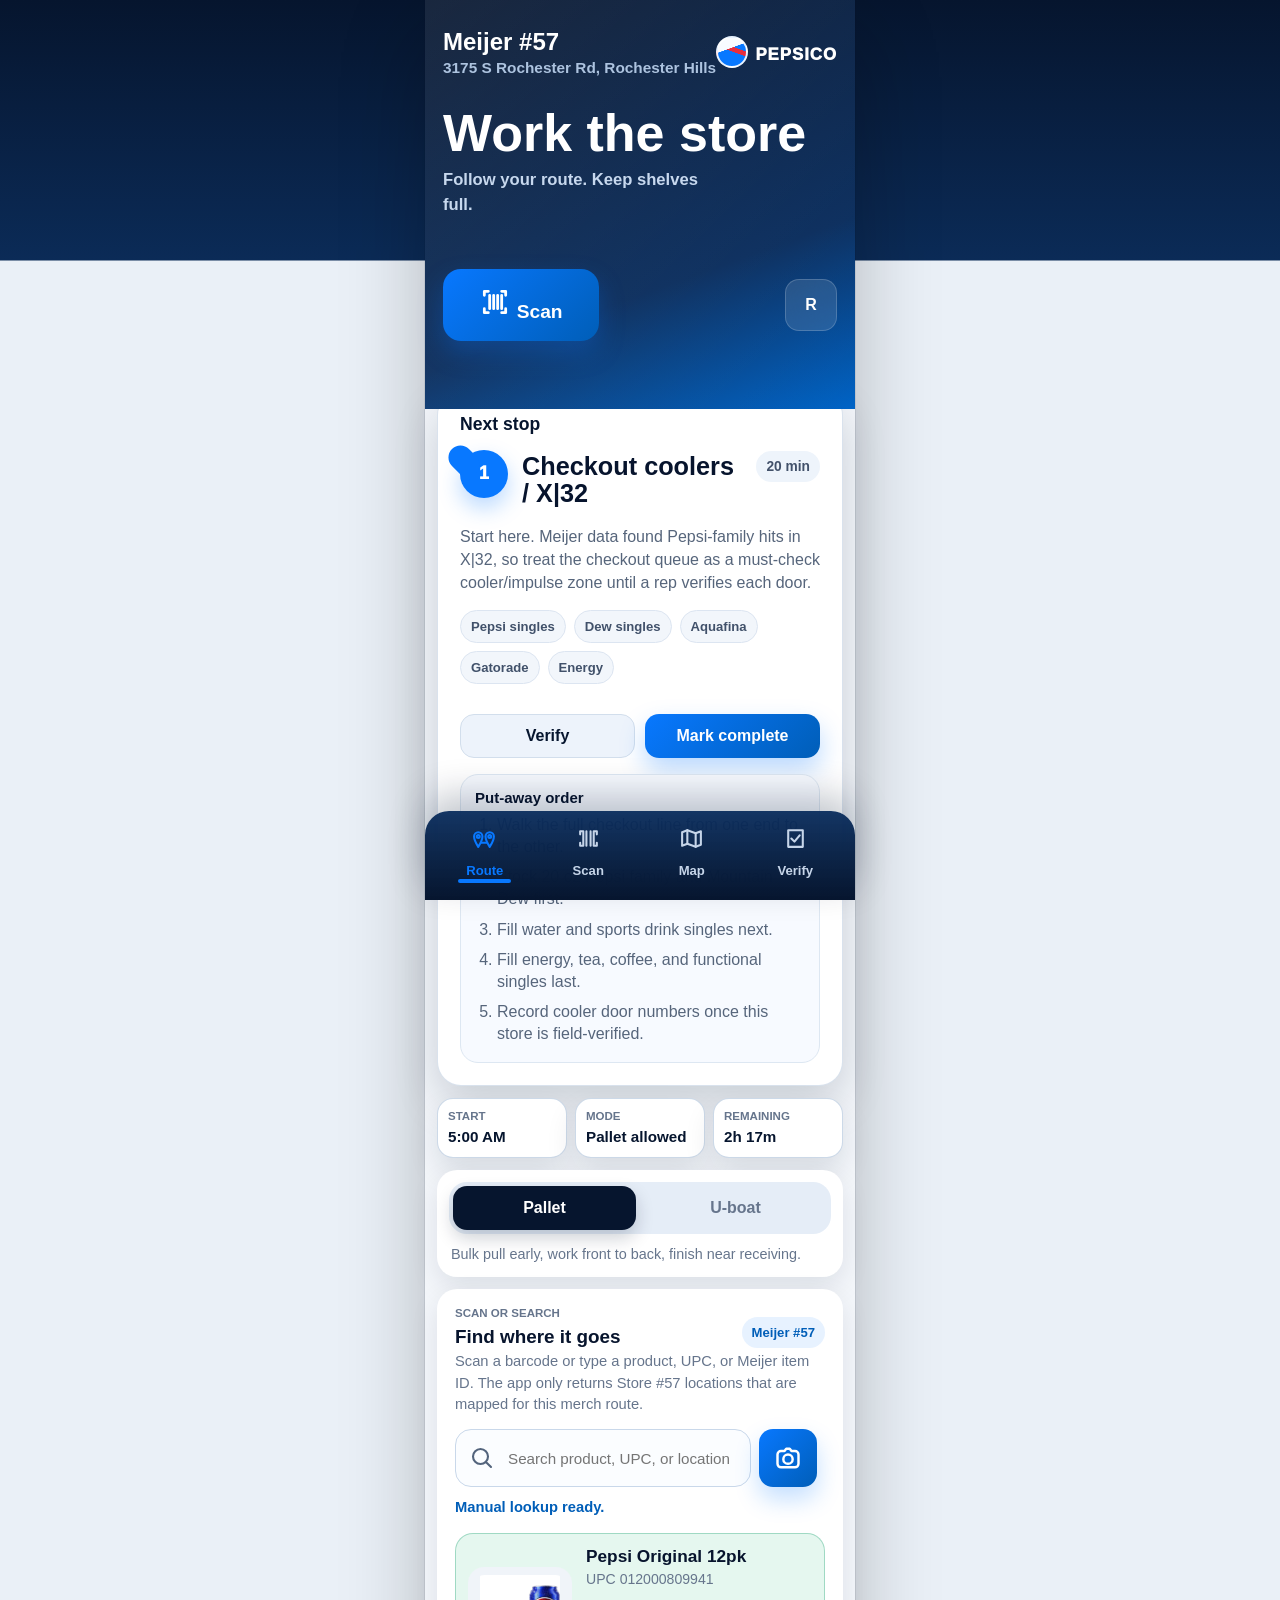
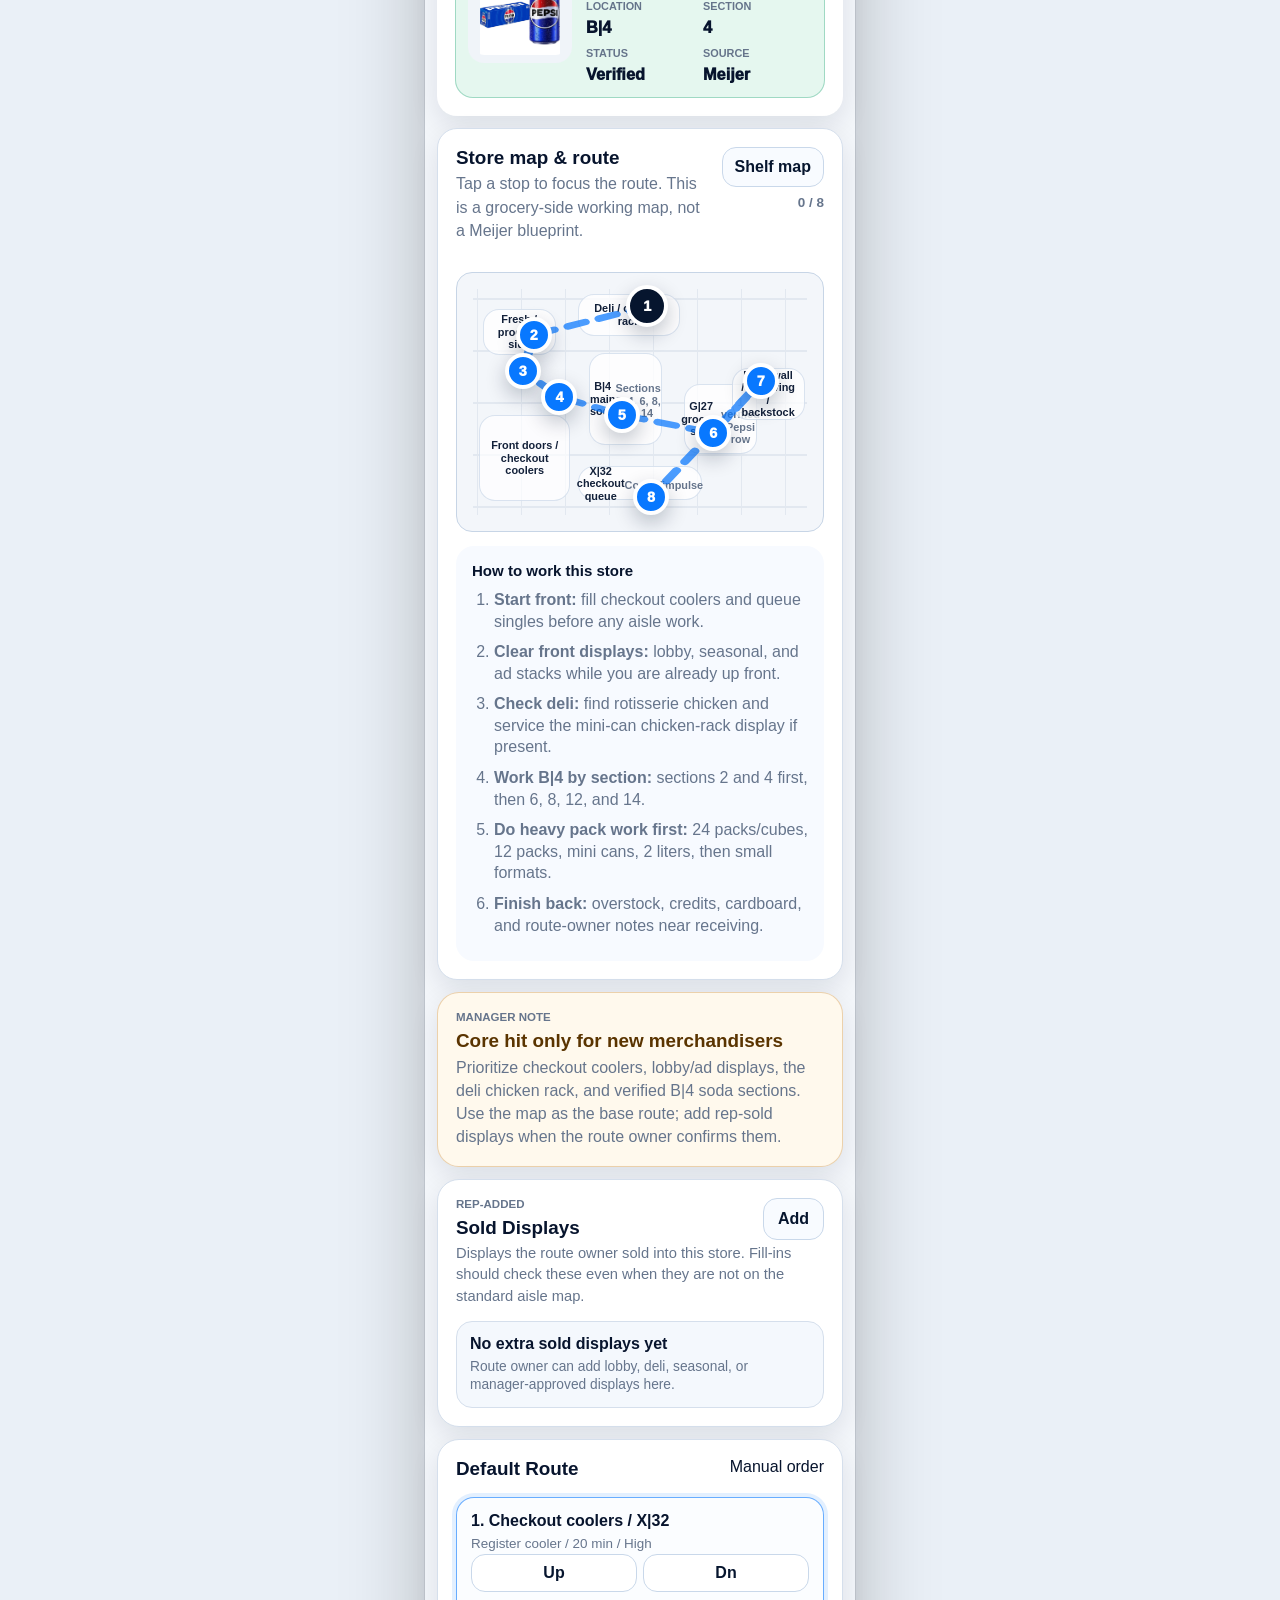
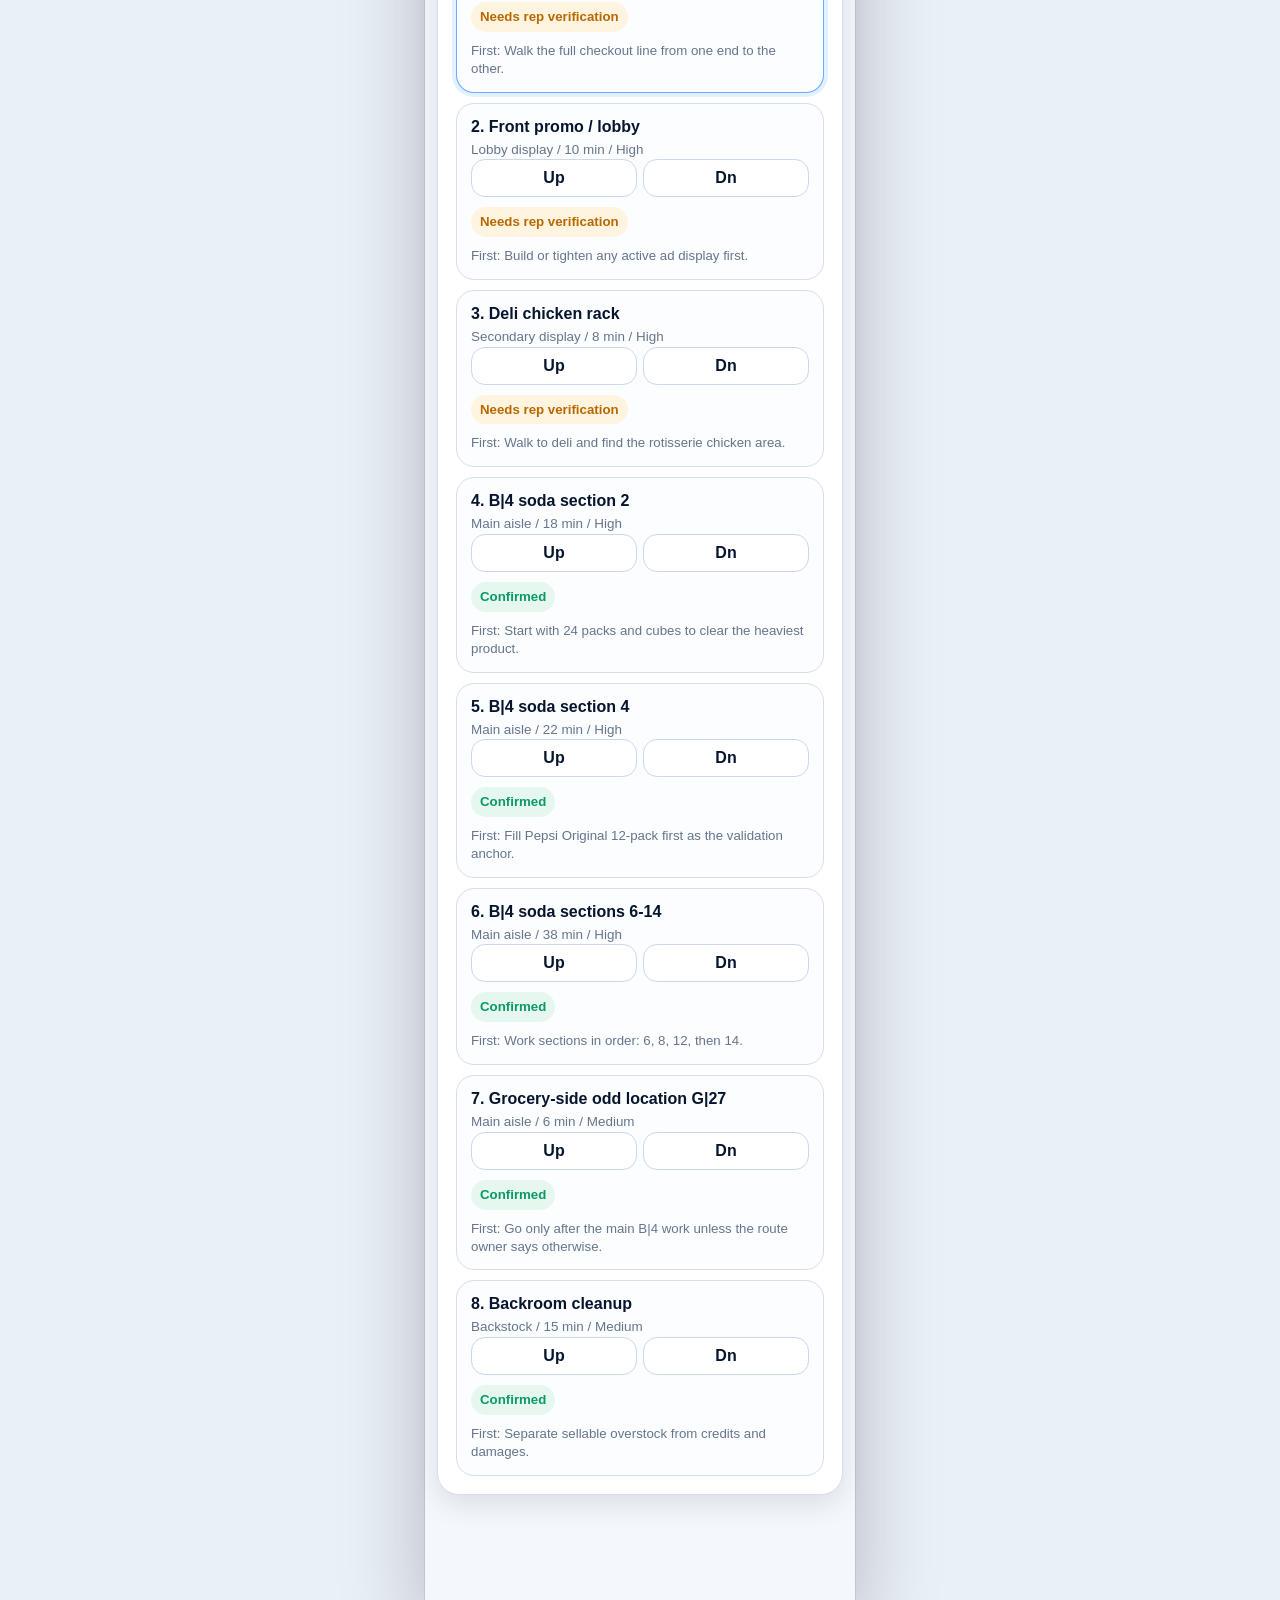
==== commit a07fe0fa: "match-phone-mockup-ui" ====
--- a/index.html
+++ b/index.html
@@ -9,12 +9,20 @@
   <body>
     <div class="app-shell">
       <header class="topbar">
-        <div>
-          <p class="eyebrow">Meijer #57 / 3175 S Rochester Rd</p>
+        <div class="brand-block">
+          <strong class="store-brand">Meijer #57</strong>
+          <span>3175 S Rochester Rd, Rochester Hills</span>
           <h1>Work the store</h1>
-        </div>
+          <p>Follow your route. Keep shelves full.</p>
+        </div>
+        <div class="pepsi-mark" aria-label="PepsiCo">PEPSICO</div>
         <div class="top-actions">
-          <button class="primary-button header-scan-button" id="jumpScanButton" type="button">Scan</button>
+          <button class="primary-button header-scan-button" id="jumpScanButton" type="button" aria-label="Scan barcode">
+            <span class="button-icon" aria-hidden="true">
+              <svg viewBox="0 0 24 24"><path d="M4 7V4h3M17 4h3v3M20 17v3h-3M7 20H4v-3M8 7v10M11 7v10M14 7v10M17 7v10"/></svg>
+            </span>
+            Scan
+          </button>
           <button class="icon-button" id="resetButton" aria-label="Reset route" title="Reset route">
             <span aria-hidden="true">R</span>
           </button>
@@ -65,7 +73,7 @@
           <div id="soldDisplayList" class="display-list"></div>
         </section>
 
-        <section class="scanner-panel" aria-label="Find product location">
+        <section class="scanner-panel" id="scannerPanel" aria-label="Find product location">
           <div class="section-head">
             <div>
               <p class="eyebrow">Scan or search</p>
@@ -75,22 +83,36 @@
           </div>
           <p>Scan a barcode or type a product, UPC, or Meijer item ID. The app only returns Store #57 locations that are mapped for this merch route.</p>
           <div class="scan-row">
-            <input id="locationLookupInput" inputmode="search" autocomplete="off" placeholder="UPC, item ID, or Pepsi 12pk">
-            <button class="secondary-button compact-button" id="cameraScanButton" type="button">Scan</button>
+            <span class="search-icon" aria-hidden="true">
+              <svg viewBox="0 0 24 24"><path d="m21 21-4.35-4.35M10.5 18a7.5 7.5 0 1 1 0-15 7.5 7.5 0 0 1 0 15Z"/></svg>
+            </span>
+            <input id="locationLookupInput" inputmode="search" autocomplete="off" placeholder="Search product, UPC, or location">
+            <button class="secondary-button compact-button camera-icon-button" id="cameraScanButton" type="button" aria-label="Open camera scanner">
+              <svg viewBox="0 0 24 24" aria-hidden="true"><path d="M9 6 10.5 4h3L15 6h3a3 3 0 0 1 3 3v8a3 3 0 0 1-3 3H6a3 3 0 0 1-3-3V9a3 3 0 0 1 3-3h3Z"/><circle cx="12" cy="13" r="4"/></svg>
+            </button>
             <button class="secondary-button compact-button" id="stopCameraButton" type="button" hidden>Stop</button>
           </div>
           <video id="cameraVideo" class="camera-video" playsinline muted hidden></video>
           <p class="scanner-status" id="scannerStatus">Manual lookup ready.</p>
-          <div class="location-result" id="locationResult">
-            <strong>Start with the product in your hand.</strong>
-            <span>Known anchor: Pepsi Original 12-pack belongs in B|4 / Section 4.</span>
+          <div class="location-result mapped featured-product" id="locationResult">
+            <img src="assets/products/pepsi-12pk.jpg" alt="Pepsi Original 12 pack">
+            <div>
+              <strong>Pepsi Original 12pk</strong>
+              <span class="result-upc">UPC 012000809941</span>
+              <div class="result-facts">
+                <span><b>Location</b>B|4</span>
+                <span><b>Section</b>4</span>
+                <span><b>Status</b>Verified</span>
+                <span><b>Source</b>Meijer</span>
+              </div>
+            </div>
           </div>
         </section>
 
         <section class="map-panel" aria-label="Store route map">
           <div class="map-head">
             <div>
-              <h2>Interactive Map</h2>
+              <h2>Store map & route</h2>
               <p>Tap a stop to focus the route. This is a grocery-side working map, not a Meijer blueprint.</p>
             </div>
             <div class="map-actions">
@@ -100,6 +122,7 @@
           </div>
 
           <div class="store-map" id="storeMap">
+            <div class="map-grid-lines" aria-hidden="true"></div>
             <div class="zone front">Front doors / checkout coolers</div>
             <div class="zone deli-zone">Deli / chicken rack</div>
             <div class="zone produce-zone">Fresh / produce side</div>
@@ -154,10 +177,22 @@
       </main>
 
       <nav class="bottom-nav" aria-label="Primary">
-        <button class="nav-item active" data-view="route">Route</button>
-        <button class="nav-item" data-view="scan">Scan</button>
-        <button class="nav-item" data-view="map">Map</button>
-        <button class="nav-item" data-view="verify">Verify</button>
+        <button class="nav-item active" data-view="route">
+          <svg viewBox="0 0 24 24" aria-hidden="true"><path d="M6 20c2.5-4 4-7 4-10a4 4 0 1 0-8 0c0 3 1.5 6 4 10Z"/><circle cx="6" cy="10" r="1.4"/><path d="M17 20c2.5-4 4-7 4-10a4 4 0 1 0-8 0c0 3 1.5 6 4 10Z"/><circle cx="17" cy="10" r="1.4"/><path d="M9 16h5"/></svg>
+          Route
+        </button>
+        <button class="nav-item" data-view="scan">
+          <svg viewBox="0 0 24 24" aria-hidden="true"><path d="M7 5v14M10 5v14M14 5v14M17 5v14M4 8V5h3M17 5h3v3M20 16v3h-3M7 19H4v-3"/></svg>
+          Scan
+        </button>
+        <button class="nav-item" data-view="map">
+          <svg viewBox="0 0 24 24" aria-hidden="true"><path d="m3 6 5-2 8 3 5-2v13l-5 2-8-3-5 2V6Z"/><path d="M8 4v13M16 7v13"/></svg>
+          Map
+        </button>
+        <button class="nav-item" data-view="verify">
+          <svg viewBox="0 0 24 24" aria-hidden="true"><path d="M5 4h14v16H5Z"/><path d="m8 12 3 3 5-6"/></svg>
+          Verify
+        </button>
       </nav>
     </div>
 
--- a/styles.css
+++ b/styles.css
@@ -1064,3 +1064,576 @@
     padding-right: 16px;
   }
 }
+
+/* Phone mockup fidelity pass */
+.app-shell:not(.shelf-shell) {
+  width: min(100%, 430px);
+  background: #f4f7fb;
+}
+
+.app-shell:not(.shelf-shell) main {
+  grid-template-columns: 1fr;
+  gap: 12px;
+  padding: 12px;
+}
+
+.topbar {
+  min-height: 226px;
+  display: grid;
+  grid-template-columns: 1fr auto;
+  align-items: start;
+  padding: 30px 18px 68px;
+}
+
+.brand-block {
+  grid-column: 1 / -1;
+  min-width: 0;
+  padding-right: 108px;
+}
+
+.store-brand {
+  display: block;
+  color: #fff;
+  font-size: 1.5rem;
+  line-height: 1;
+}
+
+.brand-block > span {
+  display: block;
+  margin-top: 5px;
+  color: #adc3df;
+  font-size: 0.96rem;
+  font-weight: 750;
+}
+
+.brand-block h1 {
+  margin-top: 32px;
+  max-width: none;
+  font-size: clamp(2.45rem, 11vw, 3.25rem);
+  letter-spacing: 0;
+  white-space: nowrap;
+}
+
+.brand-block p {
+  margin: 10px 0 0;
+  color: #c7d8ee;
+  font-size: 1.04rem;
+  font-weight: 650;
+}
+
+.pepsi-mark {
+  position: absolute;
+  top: 36px;
+  right: 18px;
+  align-self: start;
+  justify-self: end;
+  margin-top: 0;
+  color: #fff;
+  font-size: 1.05rem;
+  font-weight: 950;
+  letter-spacing: 1px;
+}
+
+.pepsi-mark::before {
+  content: "";
+  display: inline-block;
+  width: 28px;
+  height: 28px;
+  margin-right: 7px;
+  vertical-align: -8px;
+  border: 2px solid rgba(255, 255, 255, 0.9);
+  border-radius: 50%;
+  background:
+    linear-gradient(160deg, #f8fbff 0 38%, transparent 39%),
+    linear-gradient(20deg, transparent 0 51%, #e72e3d 52% 64%, transparent 65%),
+    #0878ff;
+}
+
+.top-actions {
+  grid-column: 1 / -1;
+  justify-content: space-between;
+  width: 100%;
+  margin-top: 36px;
+}
+
+.header-scan-button {
+  width: 156px;
+  height: 72px;
+  gap: 12px;
+  border-radius: 18px;
+  font-size: 1.2rem;
+}
+
+.button-icon,
+.search-icon {
+  display: inline-flex;
+  align-items: center;
+  justify-content: center;
+}
+
+svg {
+  width: 24px;
+  height: 24px;
+  fill: none;
+  stroke: currentColor;
+  stroke-width: 2.1;
+  stroke-linecap: round;
+  stroke-linejoin: round;
+}
+
+.button-icon svg {
+  width: 32px;
+  height: 32px;
+}
+
+.status-strip {
+  order: 2;
+  margin-top: 0;
+  padding: 0;
+}
+
+.status-strip > div {
+  padding: 11px 10px;
+  border-radius: 16px;
+}
+
+.mode-panel {
+  order: 3;
+  margin-top: 0;
+  border: 0;
+  border-radius: 20px;
+  background: #fff;
+}
+
+.current-stop {
+  order: 1;
+  display: grid;
+  gap: 16px;
+  margin-top: -30px;
+  padding: 22px;
+  color: var(--ink);
+  border: 1px solid rgba(213, 223, 236, 0.9);
+  border-radius: 24px;
+  background: #fff;
+  box-shadow: 0 18px 44px rgba(6, 21, 46, 0.18);
+}
+
+.current-stop::before {
+  content: "Next stop";
+  color: var(--navy);
+  font-size: 1.1rem;
+  font-weight: 900;
+}
+
+.current-stop .eyebrow {
+  display: none;
+}
+
+.current-stop h2 {
+  position: relative;
+  min-height: 56px;
+  margin-left: 62px;
+  color: var(--ink);
+  font-size: 1.58rem;
+  line-height: 1.08;
+}
+
+.current-stop h2::before {
+  content: attr(data-stop-number);
+  position: absolute;
+  left: -62px;
+  top: -3px;
+  display: grid;
+  place-items: center;
+  width: 48px;
+  height: 48px;
+  border-radius: 50%;
+  color: #fff;
+  background: var(--blue);
+  box-shadow: 0 10px 22px rgba(8, 120, 255, 0.28);
+  font-size: 1.1rem;
+  font-weight: 950;
+}
+
+.current-stop h2::after {
+  content: "";
+  position: absolute;
+  left: -70px;
+  top: -9px;
+  width: 24px;
+  height: 34px;
+  border-radius: 16px 16px 16px 4px;
+  background: var(--blue);
+  transform: rotate(-45deg);
+}
+
+.current-stop p {
+  color: #56657b;
+}
+
+.current-stop .time-pill {
+  color: #42516a;
+  background: #eef4fb;
+}
+
+.chips {
+  order: 3;
+  margin: 0;
+}
+
+.chip {
+  color: #41516a;
+  border-color: #dce5f1;
+  background: #f2f6fb;
+}
+
+.sequence-panel {
+  order: 5;
+  color: var(--ink);
+  border-color: #dde7f2;
+  background: #f7faff;
+}
+
+.sequence-panel h3 {
+  color: var(--ink);
+}
+
+.sequence-panel li {
+  color: #56657b;
+}
+
+.current-stop .secondary-button {
+  color: var(--navy);
+  border-color: #d2deec;
+  background: #edf3fb;
+}
+
+.action-row {
+  grid-template-columns: 1fr 1fr;
+  order: 4;
+}
+
+.stop-title-row {
+  order: 1;
+}
+
+#stopDescription {
+  order: 2;
+  margin-bottom: 0;
+}
+
+.scanner-panel {
+  border-radius: 20px;
+}
+
+.scanner-panel .section-head {
+  display: block;
+}
+
+#selectedStoreLabel {
+  float: right;
+  margin-top: -34px;
+}
+
+.scan-row {
+  position: relative;
+  grid-template-columns: 1fr 58px auto;
+  align-items: center;
+}
+
+.search-icon {
+  position: absolute;
+  left: 15px;
+  z-index: 2;
+  color: #53647c;
+  pointer-events: none;
+}
+
+#locationLookupInput {
+  height: 58px;
+  padding-left: 52px;
+  border-radius: 16px;
+  font-size: 0.95rem;
+}
+
+.camera-icon-button {
+  width: 58px;
+  height: 58px;
+  padding: 0;
+  color: #fff;
+  border: 0;
+  background: linear-gradient(135deg, var(--blue), var(--blue-2));
+  box-shadow: 0 12px 24px rgba(8, 120, 255, 0.24);
+}
+
+.camera-icon-button svg {
+  width: 28px;
+  height: 28px;
+}
+
+.featured-product {
+  display: grid;
+  grid-template-columns: 104px 1fr;
+  gap: 14px;
+  align-items: center;
+  padding: 12px;
+  border-radius: 18px;
+  background: #fff;
+}
+
+.featured-product > img {
+  width: 100%;
+  aspect-ratio: 1.08;
+  object-fit: contain;
+  padding: 8px;
+  border-radius: 16px;
+  background: #f0f4f9;
+}
+
+.featured-product strong {
+  display: block;
+  color: var(--ink);
+  font-size: 1.08rem;
+}
+
+.result-upc {
+  display: block;
+  margin: 4px 0 10px;
+  color: #5d6b80;
+}
+
+.result-facts {
+  display: grid;
+  grid-template-columns: repeat(2, minmax(0, 1fr));
+  gap: 8px;
+}
+
+.result-facts span {
+  display: grid;
+  gap: 2px;
+  min-width: 0;
+  color: var(--ink);
+  font-size: 1.02rem;
+  font-weight: 950;
+}
+
+.result-facts b {
+  color: #65748a;
+  font-size: 0.68rem;
+  text-transform: uppercase;
+}
+
+.result-evidence {
+  display: block;
+  margin-top: 10px;
+}
+
+.product-placeholder {
+  display: grid;
+  place-items: center;
+  width: 100%;
+  aspect-ratio: 1.08;
+  border-radius: 16px;
+  color: #fff;
+  background: var(--blue);
+  font-size: 2rem;
+  font-weight: 950;
+}
+
+.map-panel {
+  border-radius: 20px;
+  background: #fff;
+}
+
+.store-map {
+  height: 260px;
+  border-radius: 16px;
+  background: #f3f6fa;
+}
+
+.map-grid-lines {
+  position: absolute;
+  inset: 16px;
+  opacity: 0.65;
+  background:
+    linear-gradient(90deg, transparent 0 9%, #d9e1eb 9% 12%, transparent 12% 18%) 0 0 / 44px 100%,
+    linear-gradient(0deg, transparent 0 78%, #d9e1eb 78% 82%, transparent 82%) 0 0 / 100% 52px;
+}
+
+.zone,
+.aisle {
+  color: #13213a;
+  border-color: rgba(199, 213, 230, 0.65);
+  background: rgba(255, 255, 255, 0.78);
+  box-shadow: none;
+  font-size: 0.68rem;
+}
+
+.front {
+  left: 6%;
+  top: 55%;
+  width: 25%;
+  height: 86px;
+  color: #13213a;
+  background: rgba(255, 255, 255, 0.7);
+}
+
+.aisle-x32 {
+  left: 33%;
+  top: 75%;
+  width: 34%;
+  height: 34px;
+}
+
+.deli-zone {
+  left: 33%;
+  top: 8%;
+  width: 28%;
+  height: 42px;
+}
+
+.produce-zone {
+  left: 7%;
+  top: 14%;
+  width: 20%;
+  height: 46px;
+}
+
+.aisle-b4 {
+  left: 36%;
+  top: 31%;
+  width: 20%;
+  height: 92px;
+}
+
+.aisle-g27 {
+  left: 62%;
+  top: 43%;
+  width: 20%;
+  height: 70px;
+}
+
+.receiving {
+  left: 75%;
+  bottom: 43%;
+  width: 20%;
+  height: 52px;
+  color: #13213a;
+  background: rgba(255, 255, 255, 0.76);
+}
+
+.route-line polyline {
+  stroke-width: 2.5;
+  stroke-dasharray: 5 4;
+}
+
+.map-stop {
+  width: 36px;
+  height: 36px;
+  min-height: 36px;
+  border-width: 4px;
+}
+
+.map-stop.active {
+  width: 42px;
+  height: 42px;
+}
+
+.manager-note {
+  order: 6;
+}
+
+.sold-displays {
+  order: 7;
+}
+
+.route-list {
+  order: 8;
+}
+
+.bottom-nav {
+  width: min(100%, 430px);
+  min-height: 88px;
+  padding: 9px 8px 16px;
+  background:
+    linear-gradient(180deg, rgba(10, 45, 93, 0.96), rgba(6, 21, 46, 1));
+}
+
+.nav-item {
+  display: grid;
+  place-items: center;
+  gap: 3px;
+  min-height: 64px;
+  color: #c6d5e9;
+  font-size: 0.82rem;
+}
+
+.nav-item svg {
+  width: 25px;
+  height: 25px;
+  stroke-width: 2;
+}
+
+.nav-item.active {
+  color: var(--blue);
+}
+
+.nav-item.active::after {
+  bottom: 0;
+}
+
+@media (min-width: 760px) {
+  .app-shell:not(.shelf-shell) {
+    width: min(100%, 430px);
+  }
+
+  .app-shell:not(.shelf-shell) main {
+    grid-template-columns: 1fr;
+  }
+
+  .app-shell:not(.shelf-shell) .status-strip,
+  .app-shell:not(.shelf-shell) .mode-panel,
+  .app-shell:not(.shelf-shell) .current-stop,
+  .app-shell:not(.shelf-shell) .scanner-panel,
+  .app-shell:not(.shelf-shell) .map-panel,
+  .app-shell:not(.shelf-shell) .manager-note,
+  .app-shell:not(.shelf-shell) .sold-displays,
+  .app-shell:not(.shelf-shell) .route-list {
+    grid-column: 1;
+  }
+
+  .app-shell:not(.shelf-shell) .bottom-nav,
+  .bottom-nav {
+    width: min(100%, 430px);
+  }
+}
+
+@media (max-width: 390px) {
+  .brand-block {
+    padding-right: 0;
+  }
+
+  .pepsi-mark {
+    top: 34px;
+    font-size: 0.78rem;
+  }
+
+  .pepsi-mark::before {
+    width: 22px;
+    height: 22px;
+    margin-right: 5px;
+    vertical-align: -6px;
+  }
+
+  .brand-block h1 {
+    font-size: 2.35rem;
+  }
+
+  .header-scan-button {
+    width: 142px;
+  }
+
+  .featured-product {
+    grid-template-columns: 88px 1fr;
+  }
+}
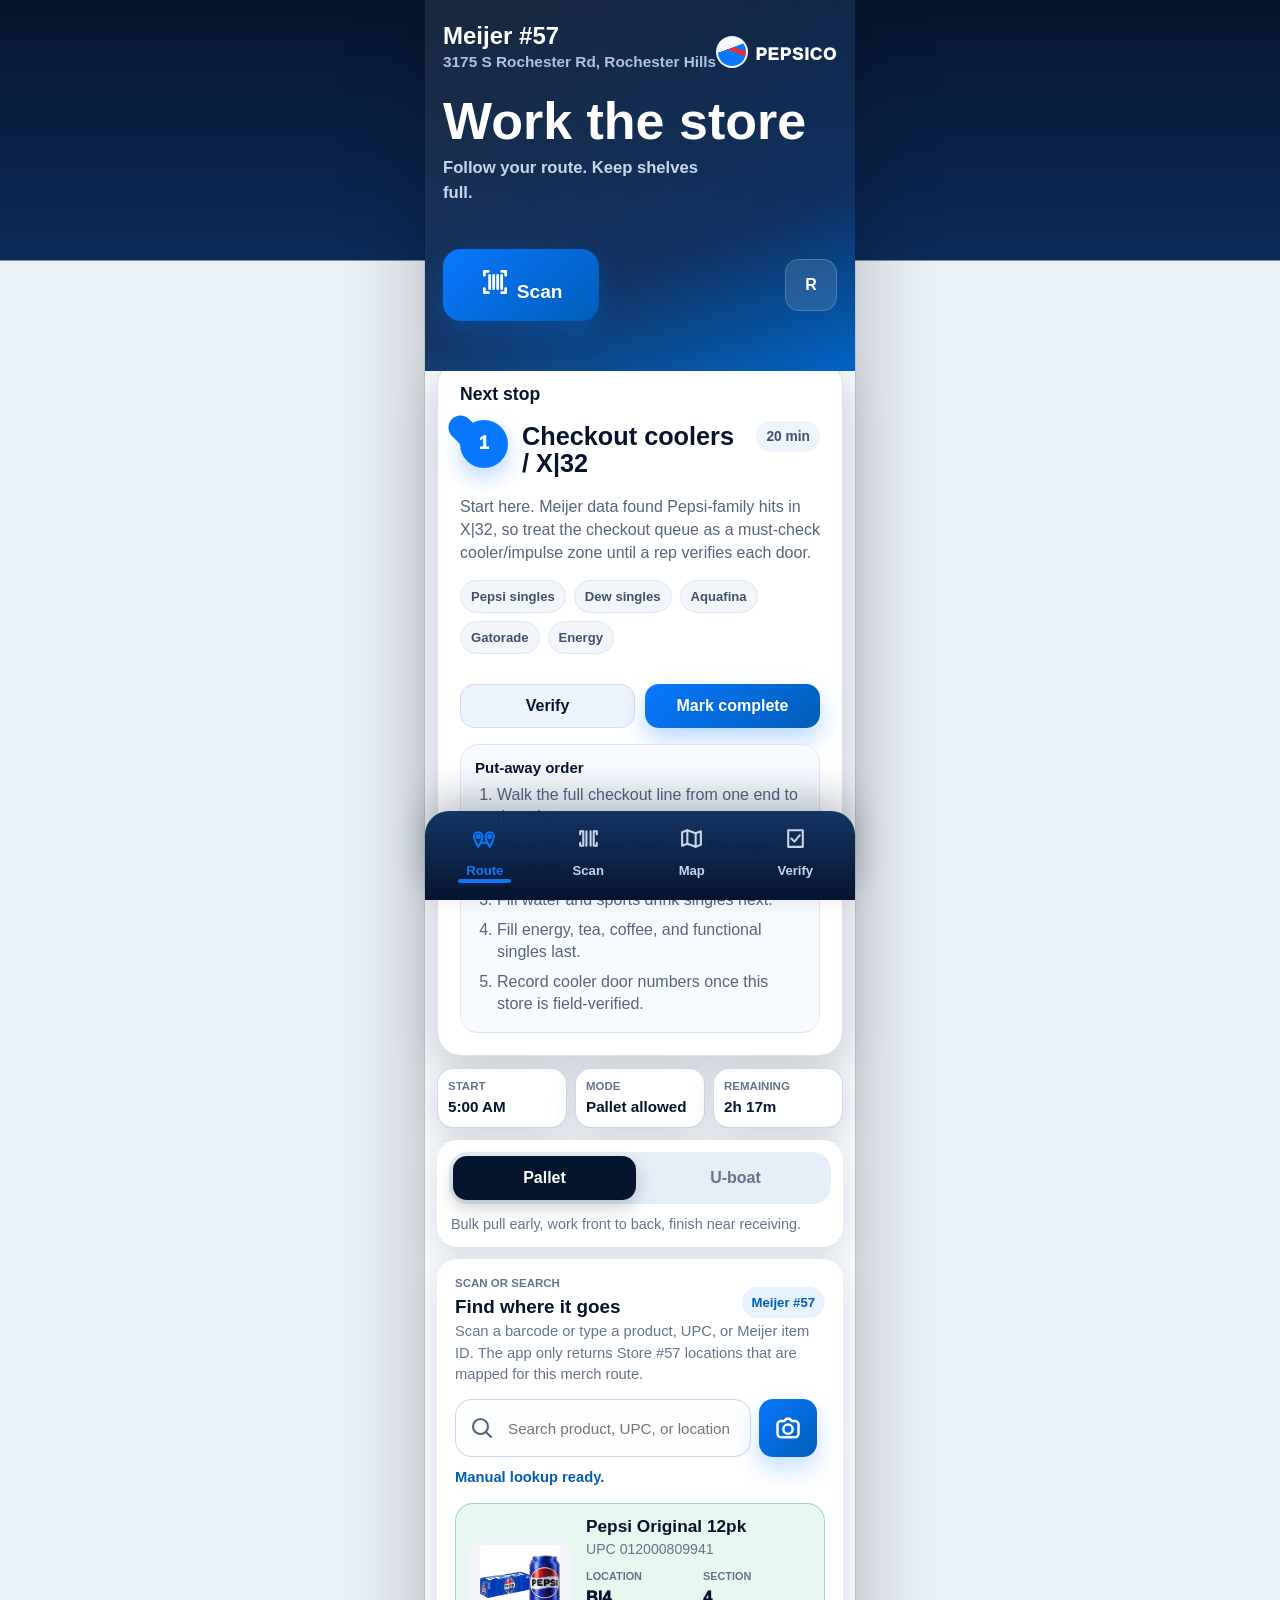
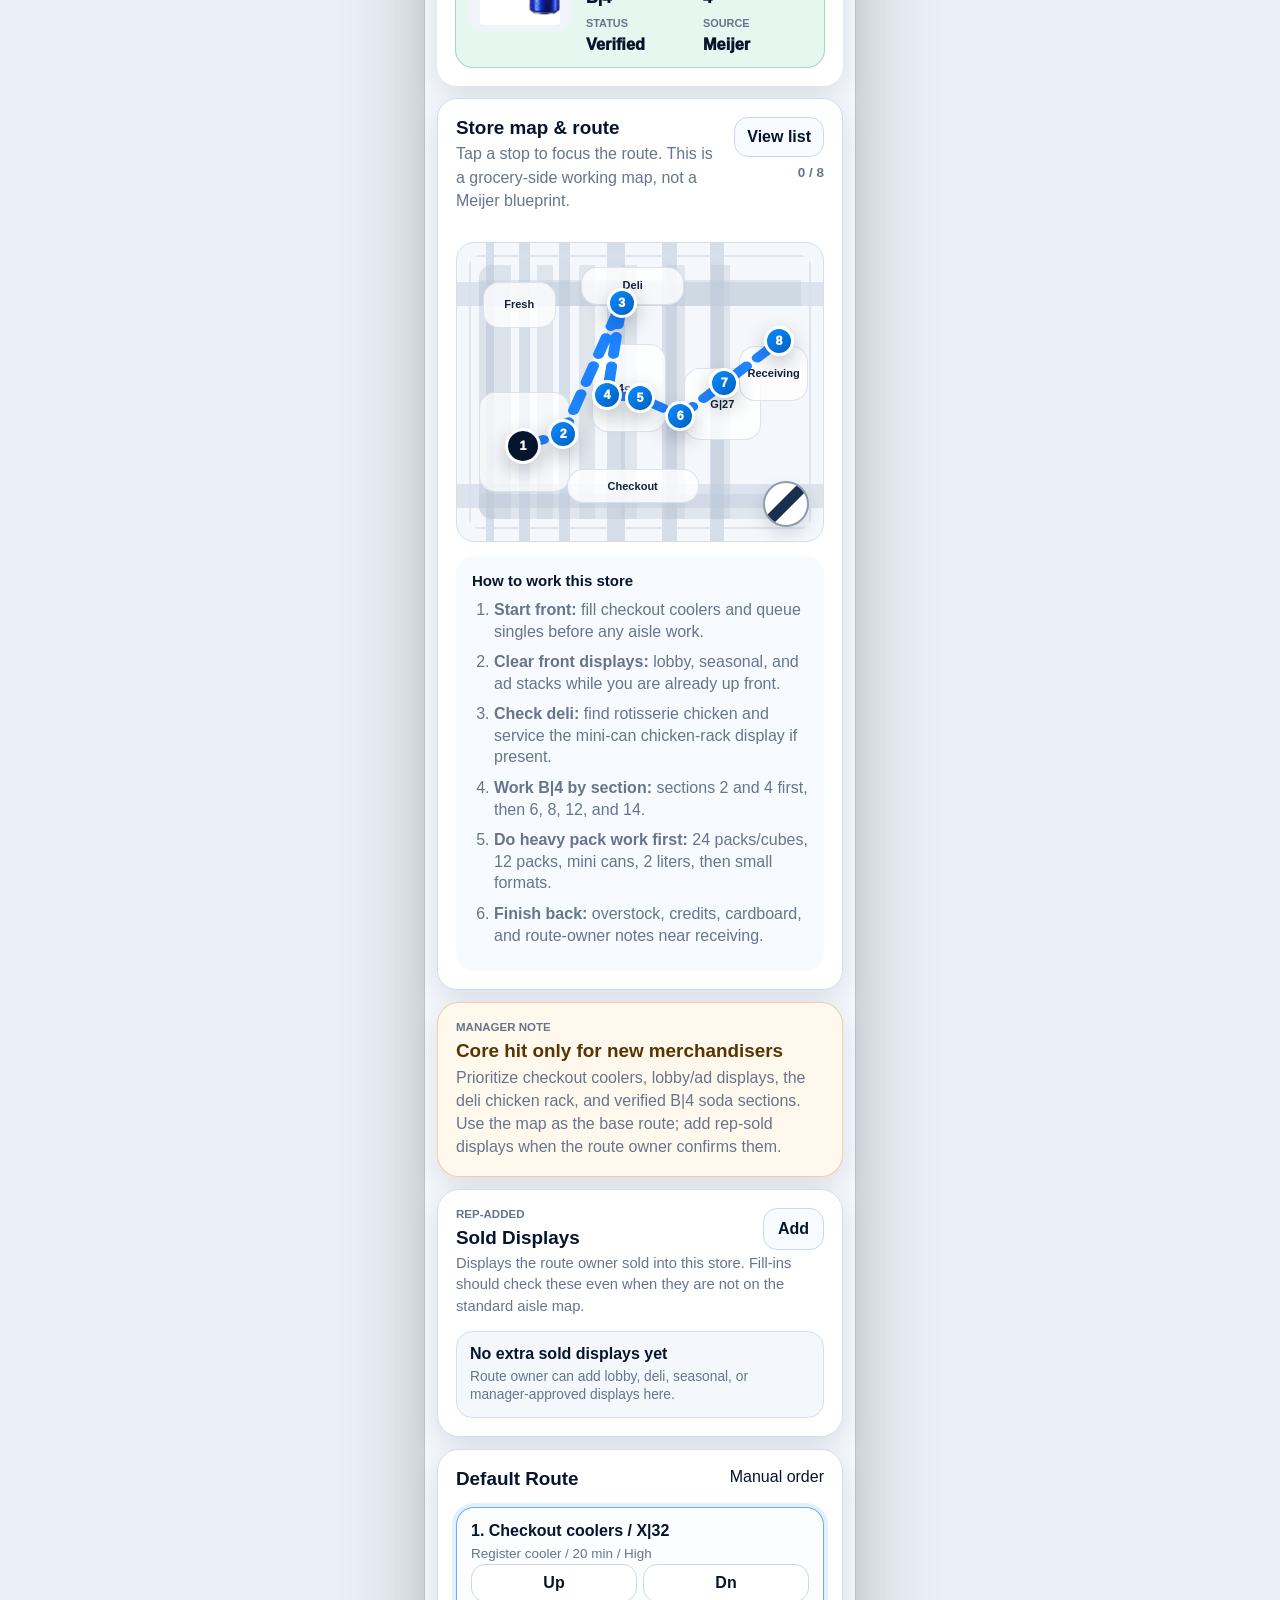
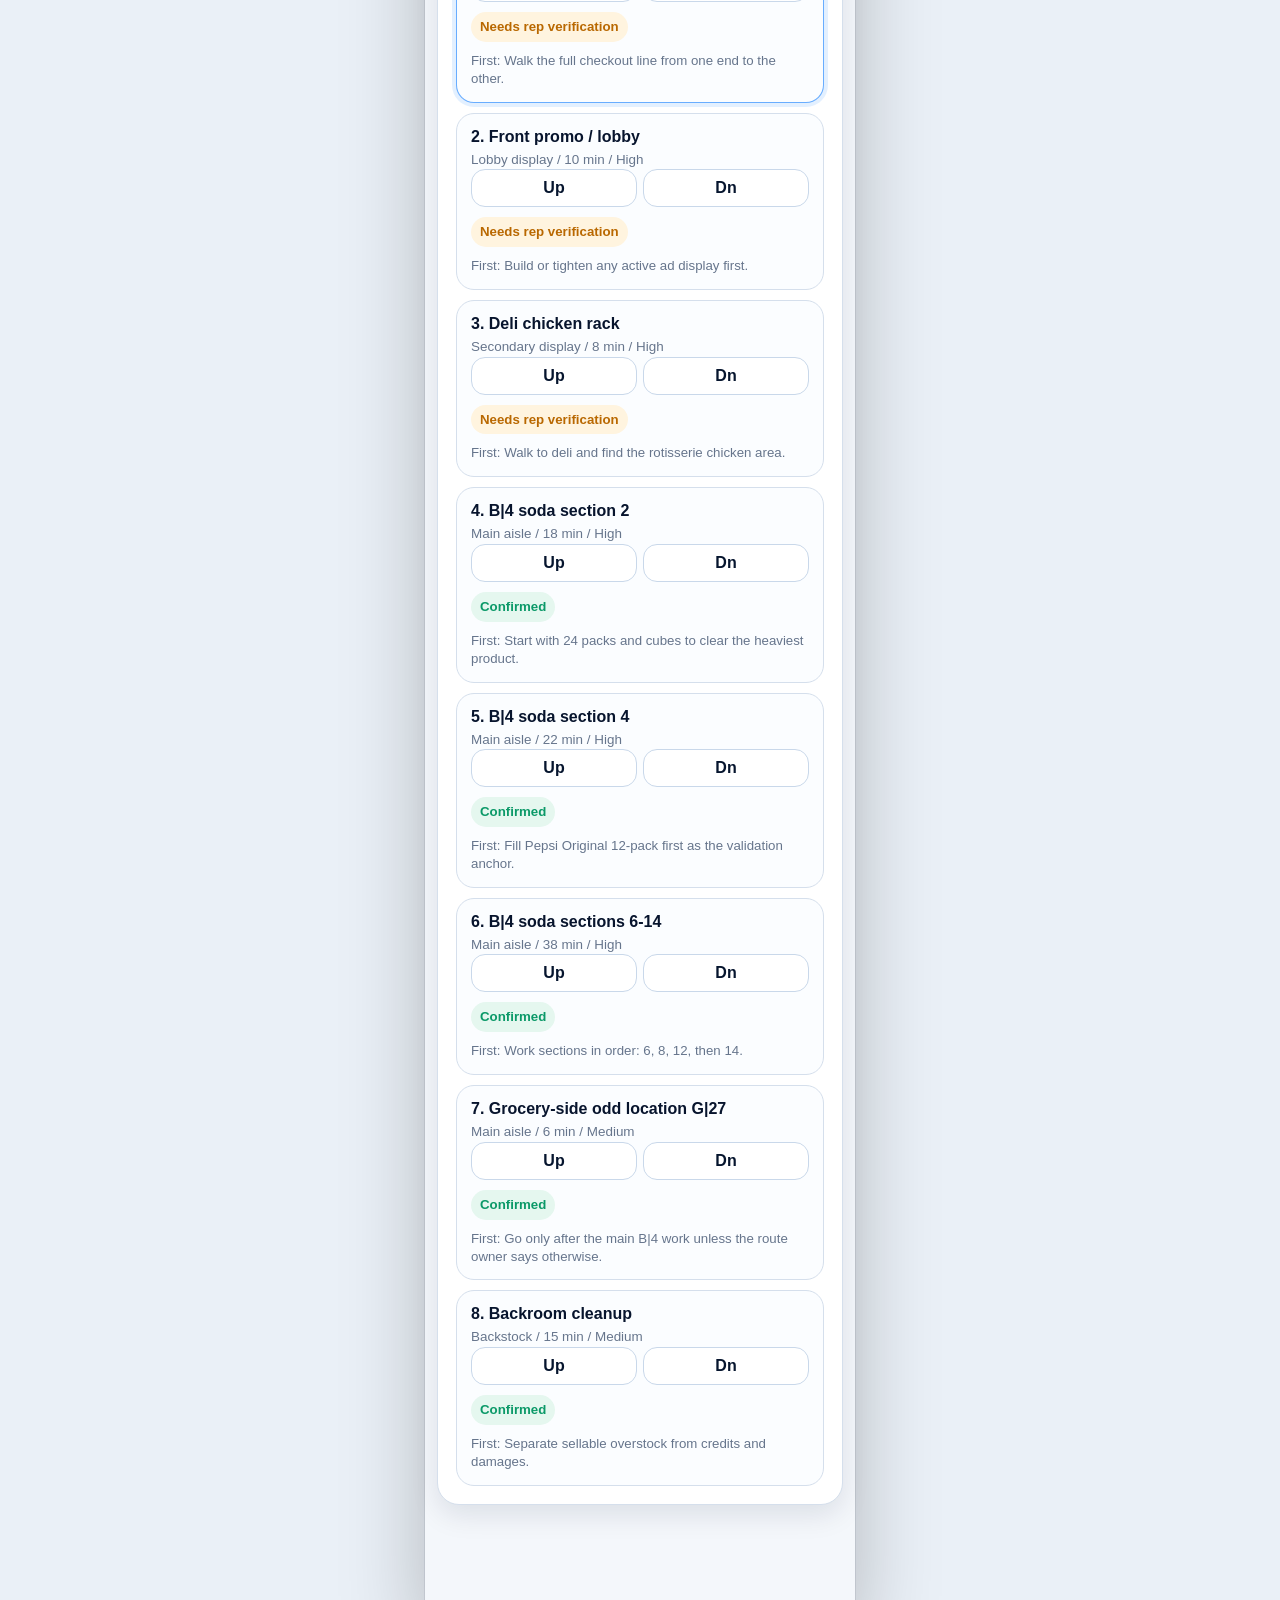
==== commit a5bff515: "fix-phone-header-and-map" ====
--- a/index.html
+++ b/index.html
@@ -116,20 +116,20 @@
               <p>Tap a stop to focus the route. This is a grocery-side working map, not a Meijer blueprint.</p>
             </div>
             <div class="map-actions">
-              <a class="secondary-button shelf-link" href="shelf-map.html">Shelf map</a>
+              <a class="secondary-button shelf-link" href="shelf-map.html">View list</a>
               <span id="completeCount">0 / 6</span>
             </div>
           </div>
 
           <div class="store-map" id="storeMap">
             <div class="map-grid-lines" aria-hidden="true"></div>
-            <div class="zone front">Front doors / checkout coolers</div>
-            <div class="zone deli-zone">Deli / chicken rack</div>
-            <div class="zone produce-zone">Fresh / produce side</div>
-            <div class="aisle aisle-b4">B|4 main soda<br><span>Sections 2, 4, 6, 8, 12, 14</span></div>
-            <div class="aisle aisle-x32">X|32 checkout queue<br><span>Cooler/impulse</span></div>
-            <div class="aisle aisle-g27">G|27 grocery side<br><span>1 verified Pepsi row</span></div>
-            <div class="zone receiving">Back wall / receiving / backstock</div>
+            <div class="zone front">Front</div>
+            <div class="zone deli-zone">Deli</div>
+            <div class="zone produce-zone">Fresh</div>
+            <div class="aisle aisle-b4">B|4<br><span>Soda</span></div>
+            <div class="aisle aisle-x32">Checkout</div>
+            <div class="aisle aisle-g27">G|27</div>
+            <div class="zone receiving">Receiving</div>
             <svg class="route-line" viewBox="0 0 100 100" preserveAspectRatio="none" aria-hidden="true">
               <polyline id="routePath" points=""></polyline>
             </svg>
--- a/styles.css
+++ b/styles.css
@@ -527,7 +527,7 @@
   display: block;
   margin-top: 4px;
   color: var(--muted);
-  font-size: 0.68rem;
+  font-size: 0.7rem;
   font-weight: 800;
 }
 
@@ -599,6 +599,7 @@
   inset: 0;
   width: 100%;
   height: 100%;
+  z-index: 3;
   pointer-events: none;
 }
 
@@ -1078,11 +1079,14 @@
 }
 
 .topbar {
-  min-height: 226px;
+  position: relative;
+  top: auto;
+  z-index: 1;
+  min-height: 205px;
   display: grid;
   grid-template-columns: 1fr auto;
   align-items: start;
-  padding: 30px 18px 68px;
+  padding: 24px 18px 50px;
 }
 
 .brand-block {
@@ -1107,7 +1111,7 @@
 }
 
 .brand-block h1 {
-  margin-top: 32px;
+  margin-top: 26px;
   max-width: none;
   font-size: clamp(2.45rem, 11vw, 3.25rem);
   letter-spacing: 0;
@@ -1153,7 +1157,7 @@
   grid-column: 1 / -1;
   justify-content: space-between;
   width: 100%;
-  margin-top: 36px;
+  margin-top: 28px;
 }
 
 .header-scan-button {
@@ -1209,7 +1213,7 @@
   order: 1;
   display: grid;
   gap: 16px;
-  margin-top: -30px;
+  margin-top: -22px;
   padding: 22px;
   color: var(--ink);
   border: 1px solid rgba(213, 223, 236, 0.9);
@@ -1443,100 +1447,138 @@
 .map-panel {
   border-radius: 20px;
   background: #fff;
+  scroll-margin-top: 12px;
+  scroll-margin-bottom: 110px;
 }
 
 .store-map {
-  height: 260px;
-  border-radius: 16px;
-  background: #f3f6fa;
+  height: 300px;
+  border-color: #d5dfeb;
+  border-radius: 18px;
+  background:
+    linear-gradient(90deg, transparent 0 8%, rgba(199, 210, 224, 0.68) 8% 10%, transparent 10% 17%, rgba(199, 210, 224, 0.68) 17% 20%, transparent 20% 28%, rgba(199, 210, 224, 0.68) 28% 31%, transparent 31% 41%, rgba(199, 210, 224, 0.68) 41% 46%, transparent 46% 56%, rgba(199, 210, 224, 0.68) 56% 60%, transparent 60% 69%, rgba(199, 210, 224, 0.68) 69% 73%, transparent 73%),
+    linear-gradient(0deg, transparent 0 11%, rgba(213, 222, 235, 0.78) 11% 19%, transparent 19% 79%, rgba(213, 222, 235, 0.78) 79% 87%, transparent 87%),
+    #f4f7fb;
 }
 
 .map-grid-lines {
   position: absolute;
-  inset: 16px;
-  opacity: 0.65;
+  inset: 12px;
+  opacity: 0.8;
   background:
-    linear-gradient(90deg, transparent 0 9%, #d9e1eb 9% 12%, transparent 12% 18%) 0 0 / 44px 100%,
-    linear-gradient(0deg, transparent 0 78%, #d9e1eb 78% 82%, transparent 82%) 0 0 / 100% 52px;
+    linear-gradient(90deg, #d8e0eb 0 2px, transparent 2px calc(100% - 2px), #d8e0eb calc(100% - 2px) 100%),
+    linear-gradient(0deg, #d8e0eb 0 2px, transparent 2px calc(100% - 2px), #d8e0eb calc(100% - 2px) 100%);
+  border-radius: 12px;
+}
+
+.store-map::before {
+  content: "";
+  position: absolute;
+  inset: 22px;
+  border-radius: 13px;
+  background:
+    linear-gradient(90deg, rgba(185, 196, 210, 0.55) 0 10%, transparent 10% 18%, rgba(185, 196, 210, 0.48) 18% 23%, transparent 23% 31%, rgba(185, 196, 210, 0.48) 31% 36%, transparent 36% 44%, rgba(185, 196, 210, 0.48) 44% 49%, transparent 49% 58%, rgba(185, 196, 210, 0.48) 58% 64%, transparent 64% 72%, rgba(185, 196, 210, 0.48) 72% 78%, transparent 78%),
+    linear-gradient(0deg, rgba(185, 196, 210, 0.45) 0 10%, transparent 10% 84%, rgba(185, 196, 210, 0.45) 84% 94%, transparent 94%);
+  opacity: 0.72;
+}
+
+.store-map::after {
+  content: "";
+  position: absolute;
+  right: 14px;
+  bottom: 14px;
+  width: 42px;
+  height: 42px;
+  border: 2px solid #8d9caf;
+  border-radius: 50%;
+  background:
+    linear-gradient(135deg, transparent 0 40%, #19304f 41% 58%, transparent 59%),
+    #fff;
+  box-shadow: 0 8px 18px rgba(6, 21, 46, 0.12);
 }
 
 .zone,
 .aisle {
   color: #13213a;
-  border-color: rgba(199, 213, 230, 0.65);
-  background: rgba(255, 255, 255, 0.78);
+  z-index: 2;
+  border-color: rgba(205, 216, 230, 0.72);
+  background: rgba(255, 255, 255, 0.8);
   box-shadow: none;
-  font-size: 0.68rem;
+  font-size: 0.69rem;
 }
 
 .front {
   left: 6%;
-  top: 55%;
+  top: 50%;
   width: 25%;
-  height: 86px;
+  height: 100px;
   color: #13213a;
   background: rgba(255, 255, 255, 0.7);
 }
 
 .aisle-x32 {
-  left: 33%;
-  top: 75%;
-  width: 34%;
+  left: 30%;
+  top: 76%;
+  width: 36%;
   height: 34px;
 }
 
 .deli-zone {
-  left: 33%;
+  left: 34%;
   top: 8%;
   width: 28%;
-  height: 42px;
+  height: 38px;
 }
 
 .produce-zone {
   left: 7%;
-  top: 14%;
+  top: 13%;
   width: 20%;
   height: 46px;
 }
 
 .aisle-b4 {
-  left: 36%;
-  top: 31%;
+  left: 37%;
+  top: 34%;
   width: 20%;
-  height: 92px;
+  height: 88px;
 }
 
 .aisle-g27 {
   left: 62%;
-  top: 43%;
-  width: 20%;
-  height: 70px;
+  top: 42%;
+  width: 21%;
+  height: 72px;
 }
 
 .receiving {
-  left: 75%;
-  bottom: 43%;
-  width: 20%;
-  height: 52px;
+  left: 77%;
+  bottom: 47%;
+  width: 19%;
+  height: 55px;
   color: #13213a;
   background: rgba(255, 255, 255, 0.76);
 }
 
 .route-line polyline {
-  stroke-width: 2.5;
-  stroke-dasharray: 5 4;
+  stroke: rgba(8, 120, 255, 0.9);
+  stroke-width: 3;
+  stroke-dasharray: 6 4;
 }
 
 .map-stop {
+  z-index: 4;
+  width: 30px;
+  height: 30px;
+  min-height: 30px;
+  border-width: 3px;
+  background: linear-gradient(135deg, #0b8cff, #005fbf);
+  font-size: 0.78rem;
+}
+
+.map-stop.active {
   width: 36px;
   height: 36px;
-  min-height: 36px;
-  border-width: 4px;
-}
-
-.map-stop.active {
-  width: 42px;
-  height: 42px;
 }
 
 .manager-note {
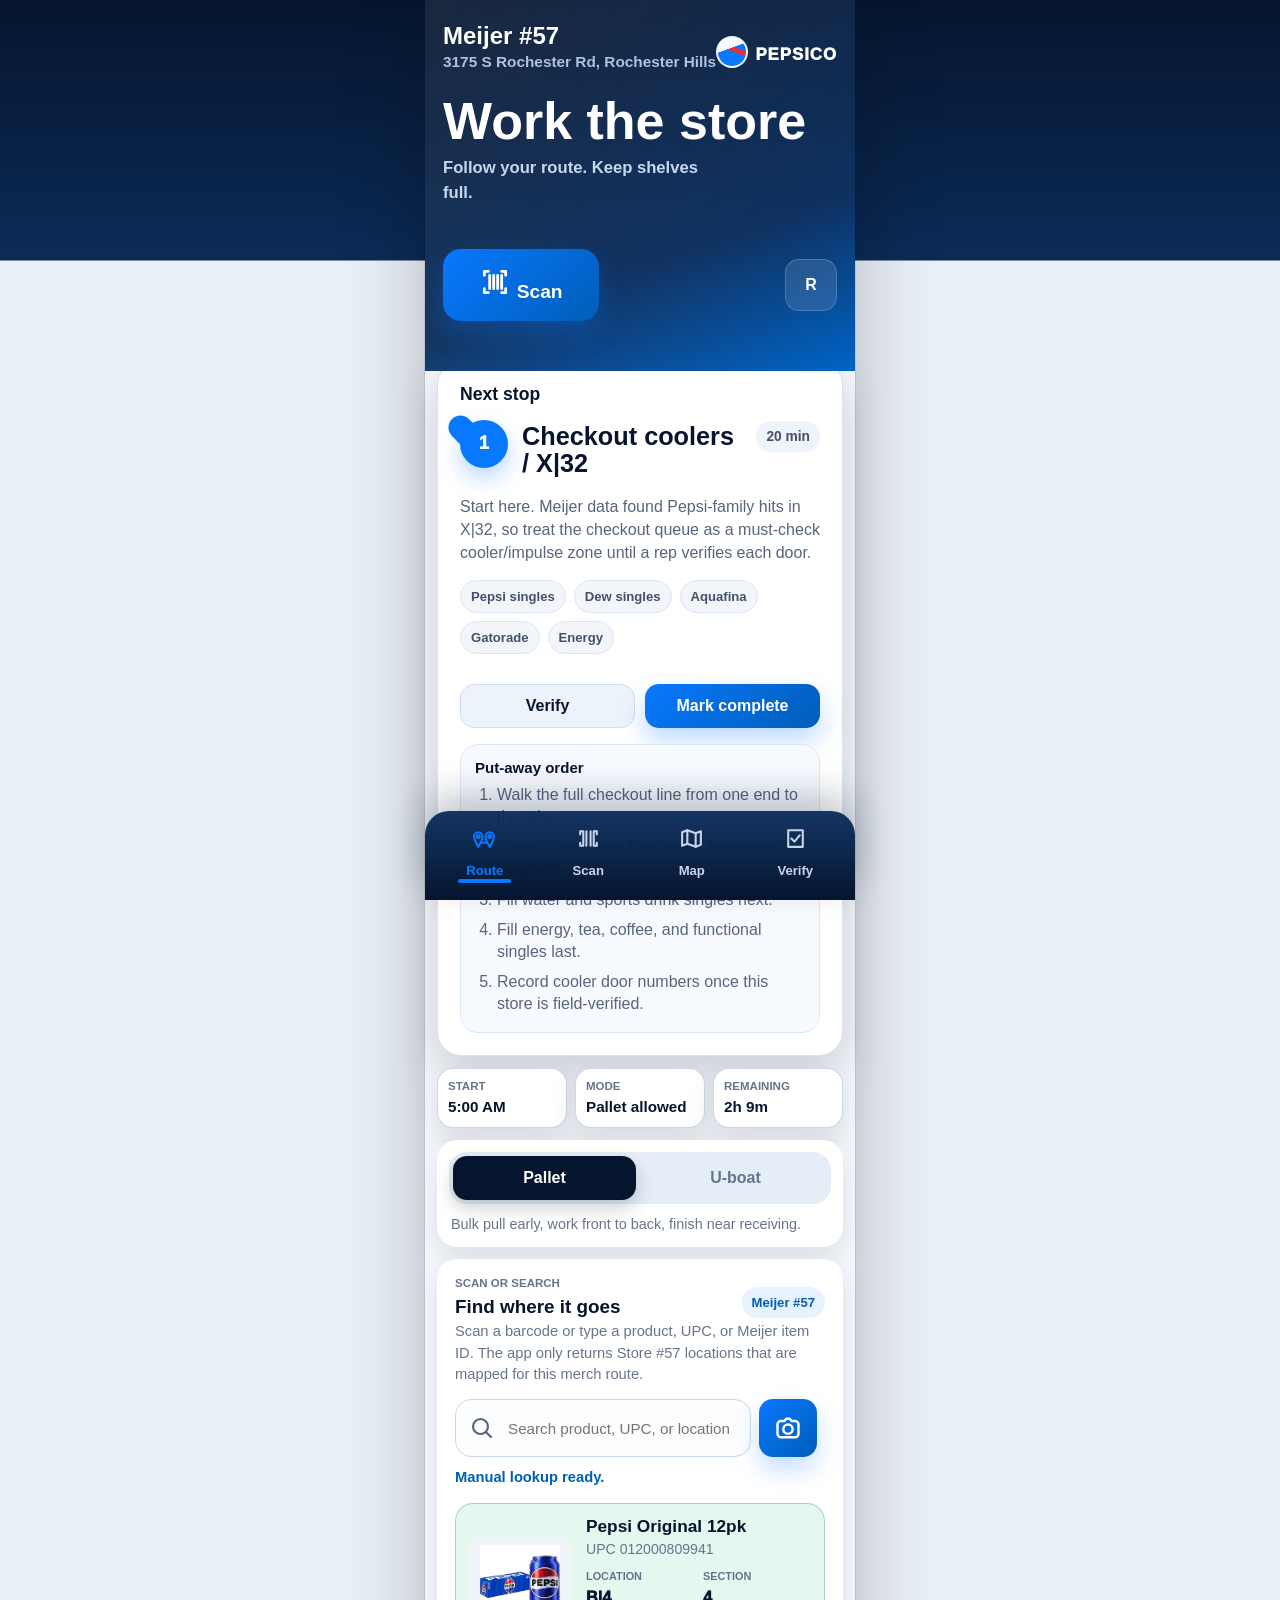
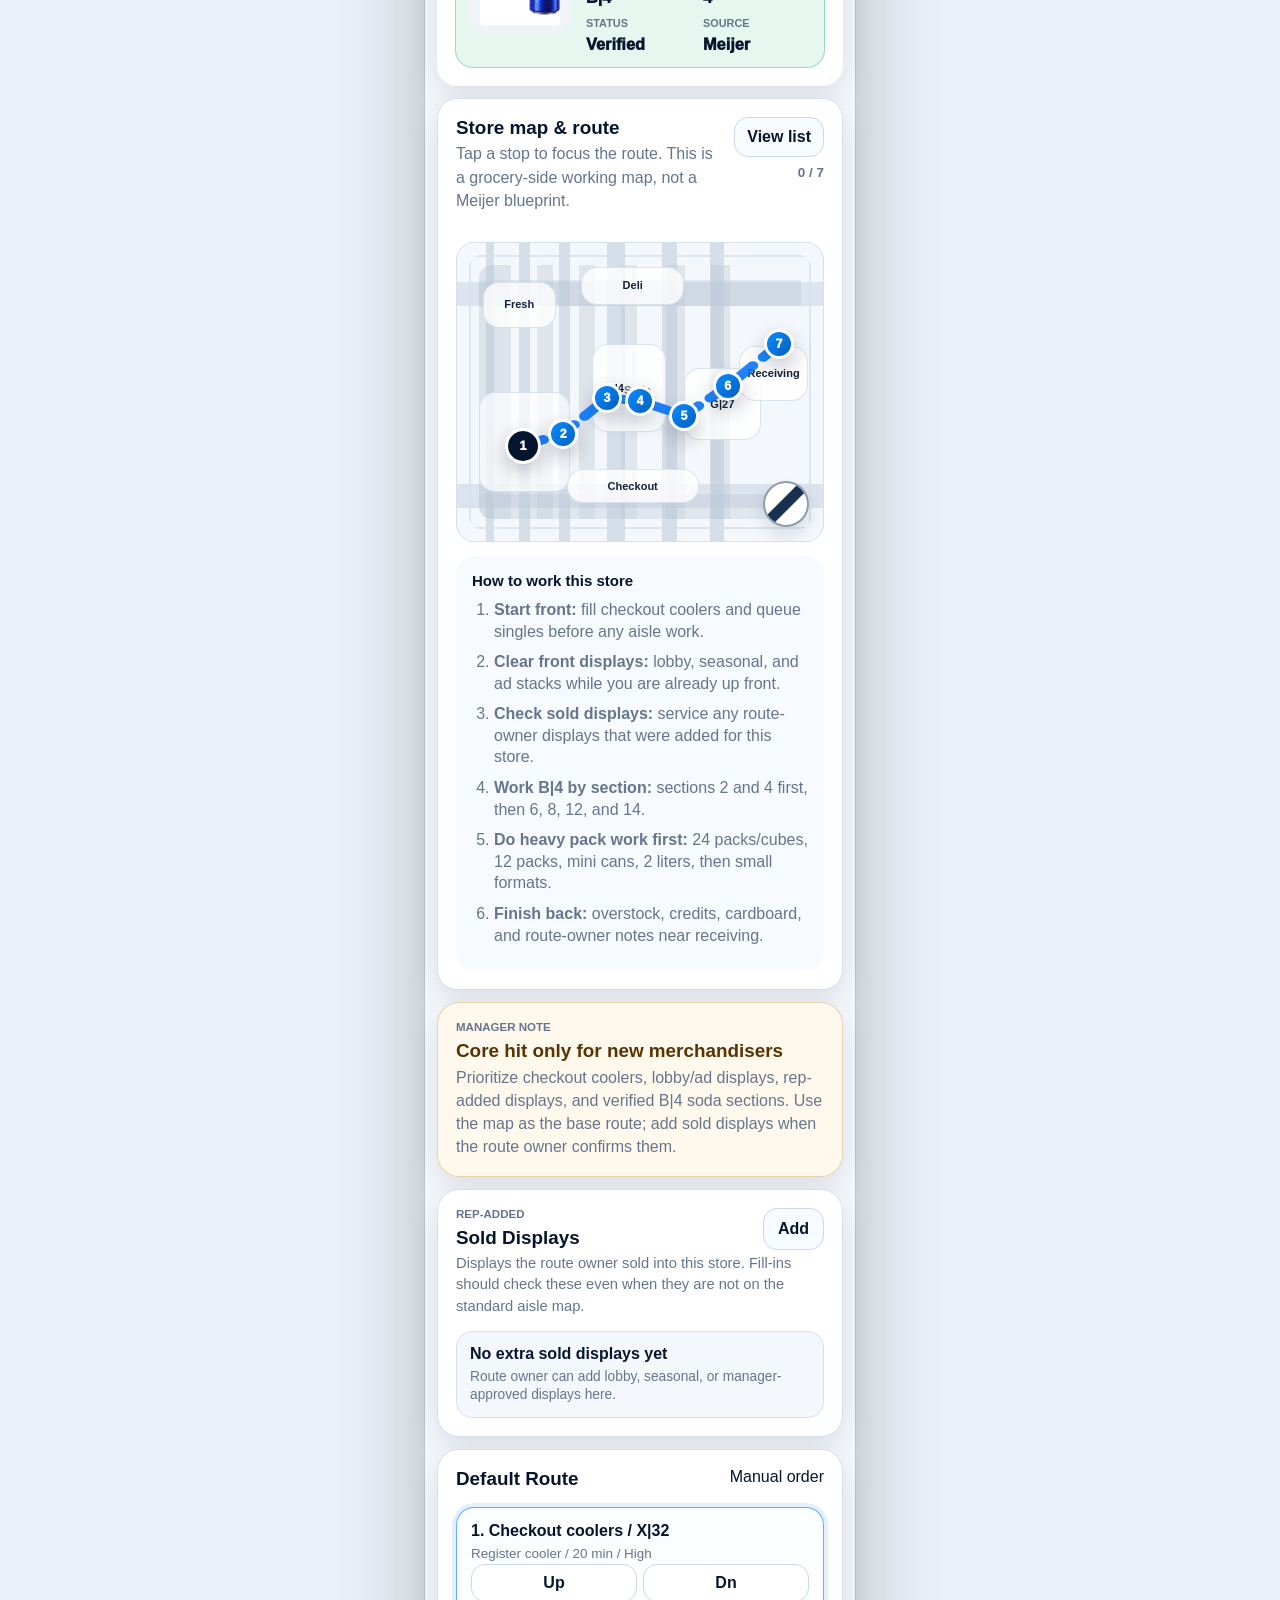
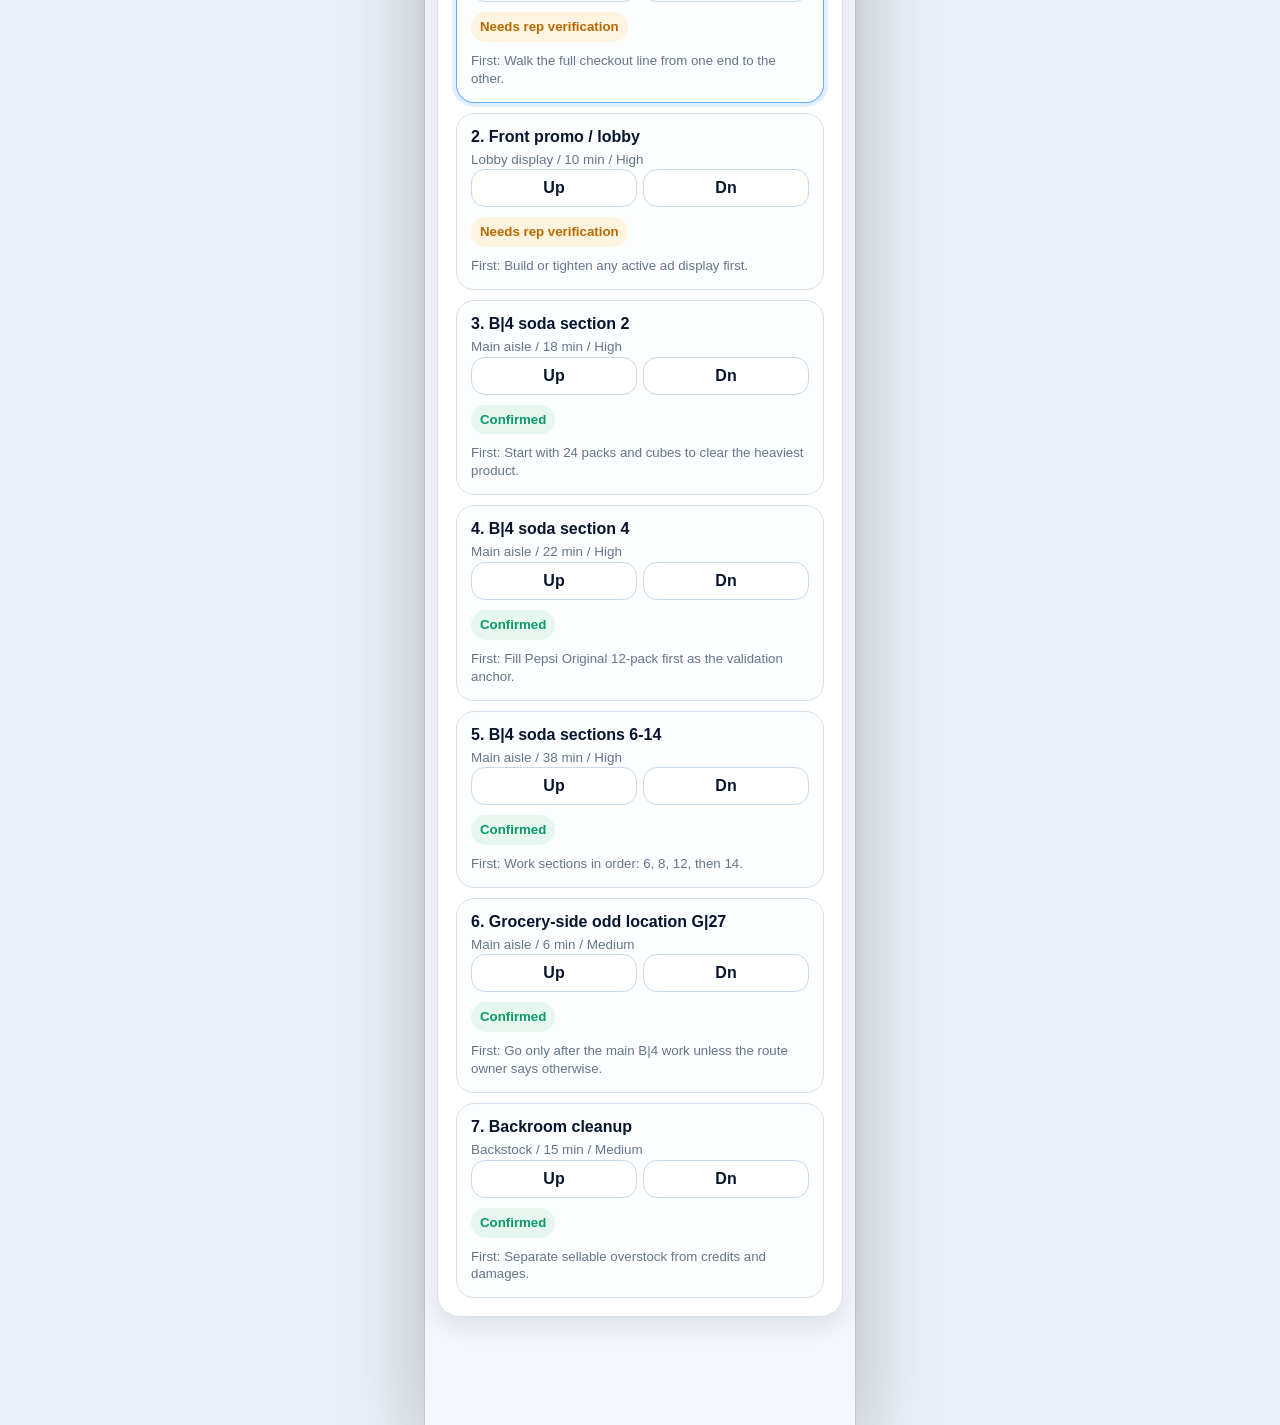
==== commit 3ffbcf6a: "remove-meijer-chicken-rack-and-bust-css-cache" ====
--- a/index.html
+++ b/index.html
@@ -4,7 +4,7 @@
     <meta charset="utf-8">
     <meta name="viewport" content="width=device-width, initial-scale=1">
     <title>PepsiCo Route Pilot</title>
-    <link rel="stylesheet" href="styles.css">
+    <link rel="stylesheet" href="styles.css?v=a5bff51-storefix1">
   </head>
   <body>
     <div class="app-shell">
@@ -58,7 +58,7 @@
             <p class="eyebrow">Manager note</p>
             <h2>Core hit only for new merchandisers</h2>
           </div>
-          <p>Prioritize checkout coolers, lobby/ad displays, the deli chicken rack, and verified B|4 soda sections. Use the map as the base route; add rep-sold displays when the route owner confirms them.</p>
+          <p>Prioritize checkout coolers, lobby/ad displays, rep-added displays, and verified B|4 soda sections. Use the map as the base route; add sold displays when the route owner confirms them.</p>
         </section>
 
         <section class="sold-displays" aria-label="Sold displays">
@@ -139,7 +139,7 @@
             <ol>
               <li><strong>Start front:</strong> fill checkout coolers and queue singles before any aisle work.</li>
               <li><strong>Clear front displays:</strong> lobby, seasonal, and ad stacks while you are already up front.</li>
-              <li><strong>Check deli:</strong> find rotisserie chicken and service the mini-can chicken-rack display if present.</li>
+              <li><strong>Check sold displays:</strong> service any route-owner displays that were added for this store.</li>
               <li><strong>Work B|4 by section:</strong> sections 2 and 4 first, then 6, 8, 12, and 14.</li>
               <li><strong>Do heavy pack work first:</strong> 24 packs/cubes, 12 packs, mini cans, 2 liters, then small formats.</li>
               <li><strong>Finish back:</strong> overstock, credits, cardboard, and route-owner notes near receiving.</li>
@@ -270,17 +270,17 @@
 
         <label>
           Display name
-          <input id="displayNameInput" placeholder="Deli mini-can stack">
+          <input id="displayNameInput" placeholder="Lobby mini-can stack">
         </label>
 
         <div class="field-grid">
           <label>
             Department
-            <input id="displayDepartmentInput" placeholder="Deli">
+            <input id="displayDepartmentInput" placeholder="Lobby">
           </label>
           <label>
             Placement
-            <input id="displayPlacementInput" placeholder="Near chicken rack">
+            <input id="displayPlacementInput" placeholder="Near front entrance">
           </label>
         </div>
 
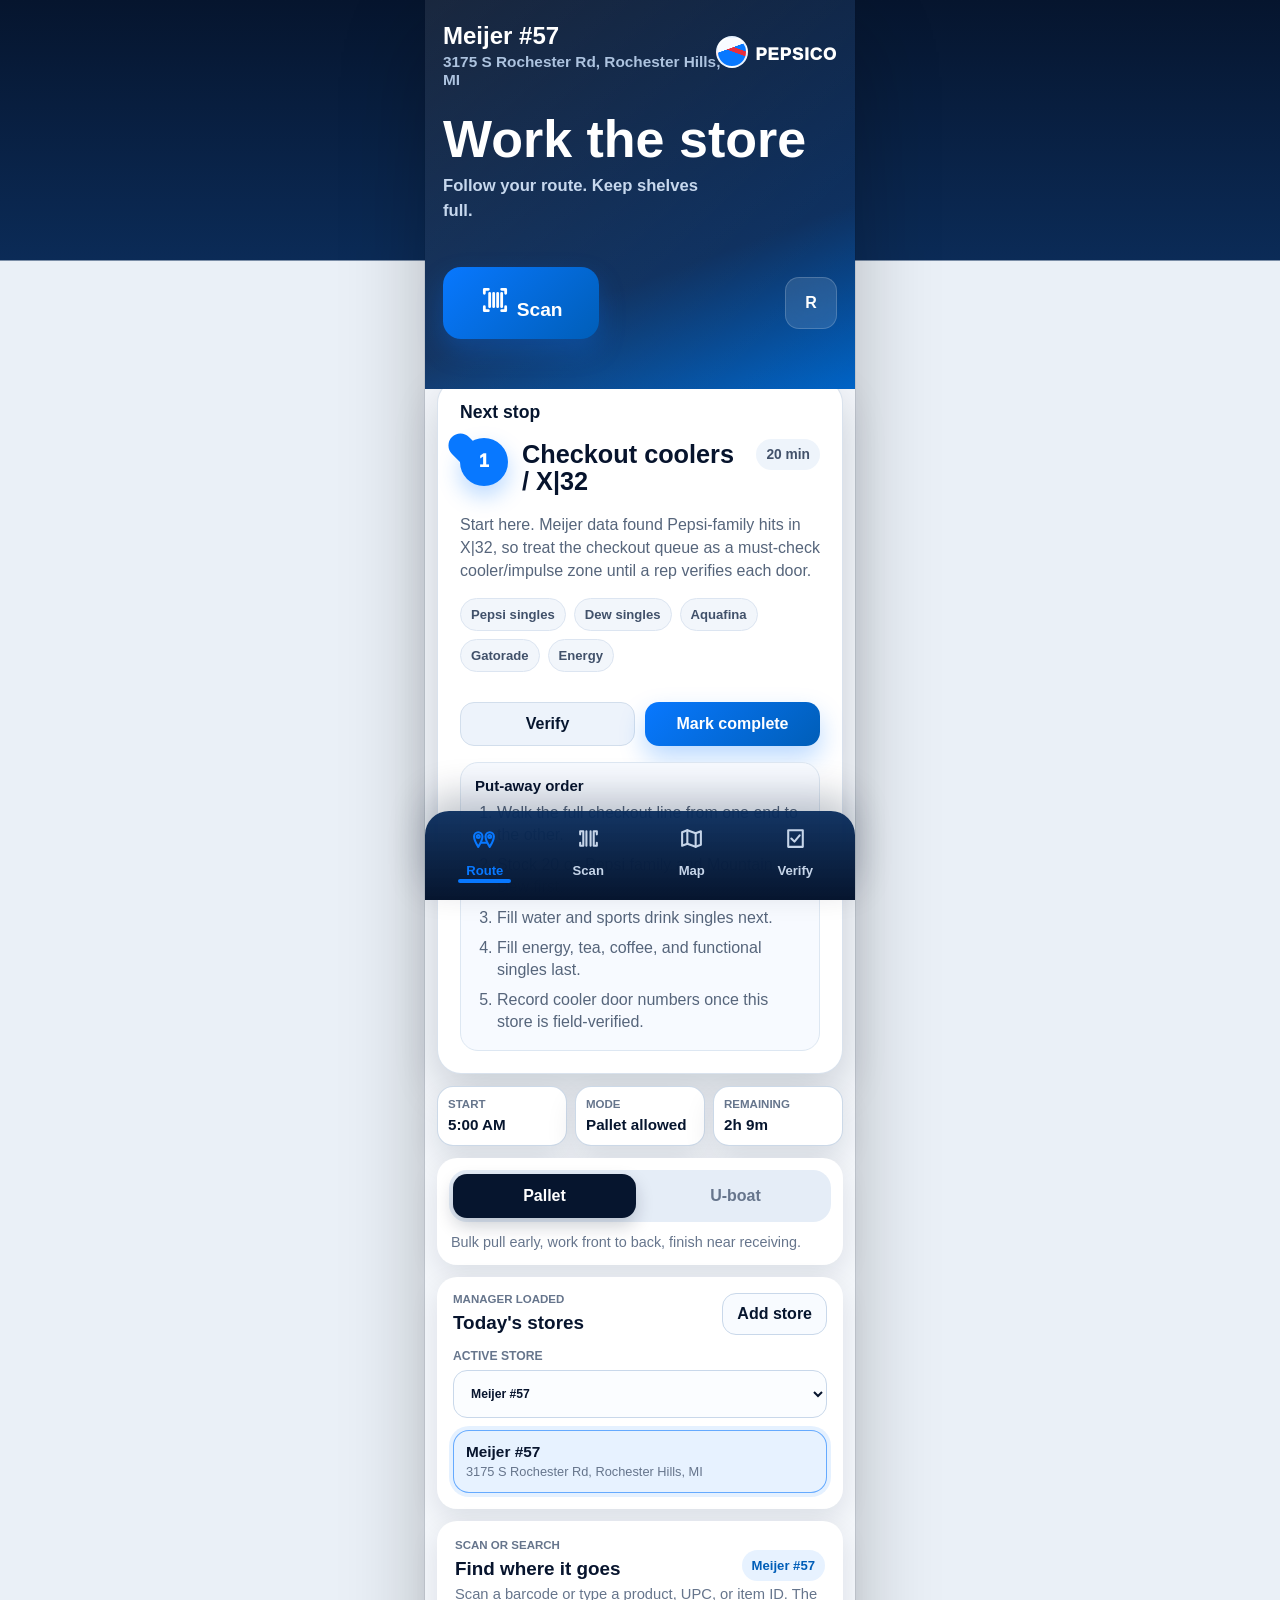
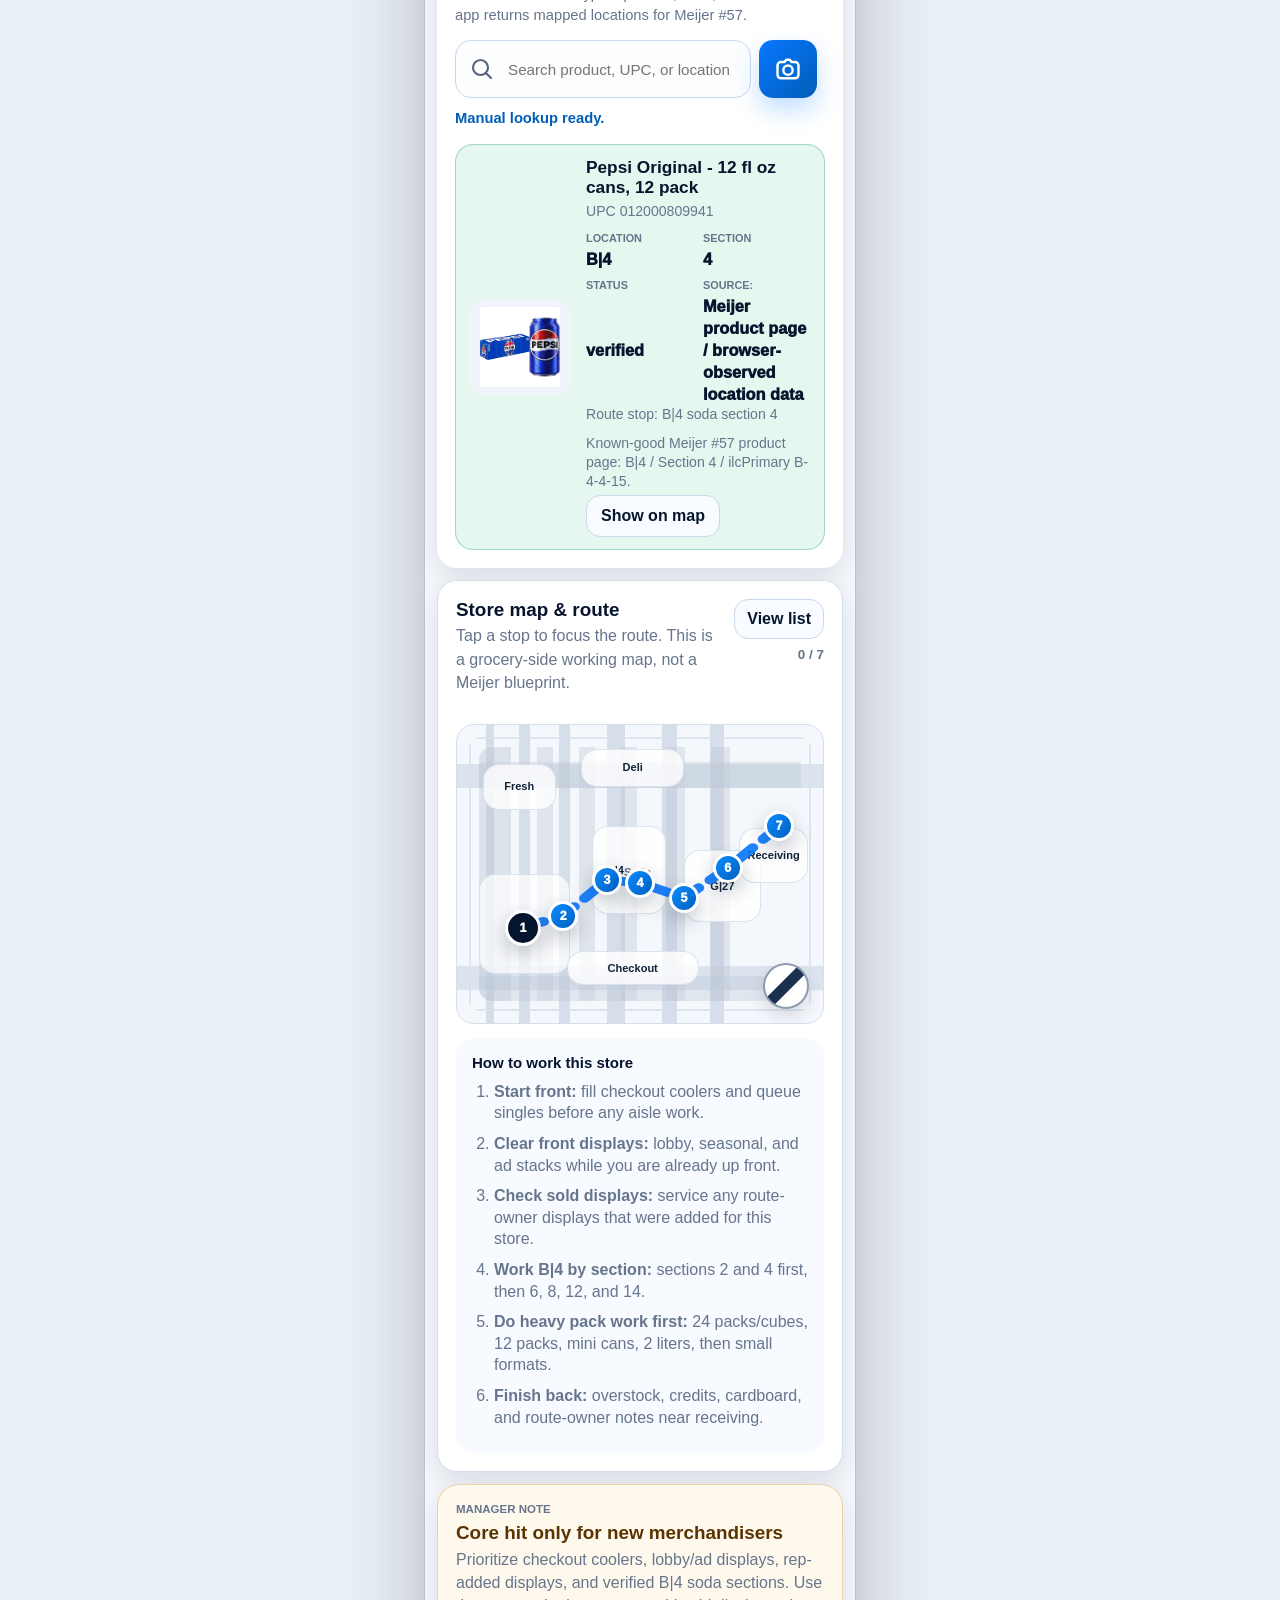
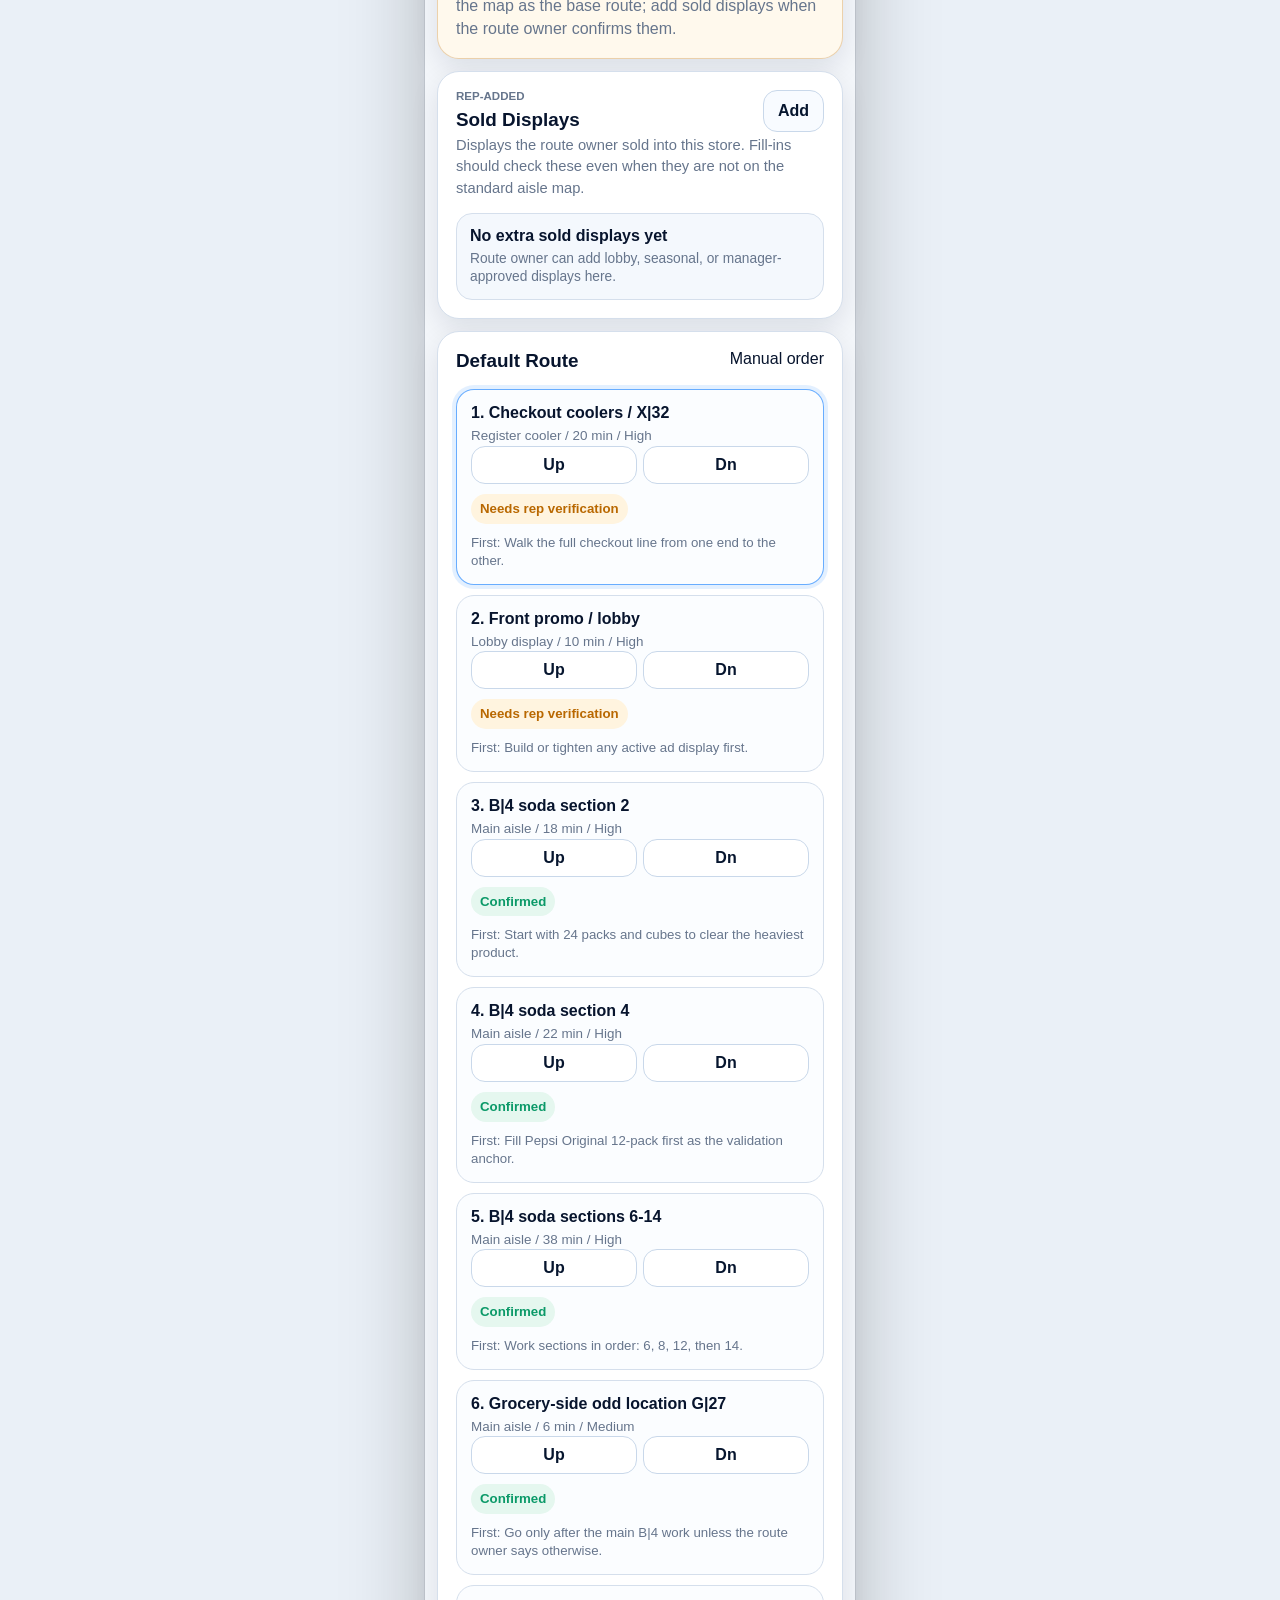
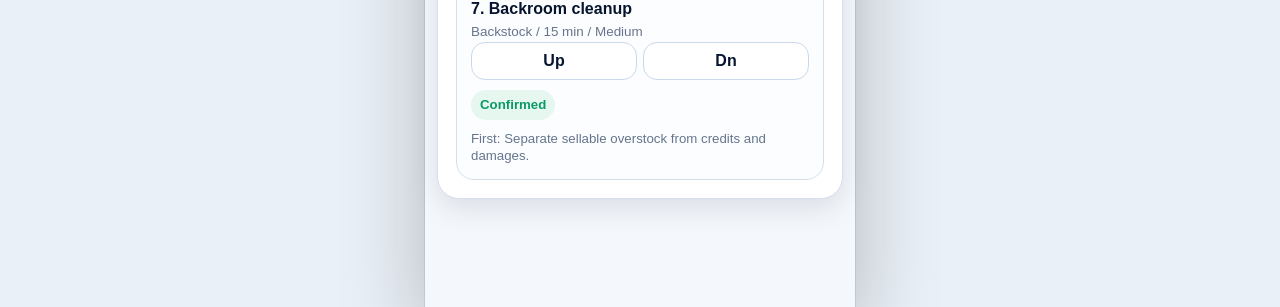
==== commit f5a9e0e8: "route-day-store-switcher" ====
--- a/index.html
+++ b/index.html
@@ -4,14 +4,14 @@
     <meta charset="utf-8">
     <meta name="viewport" content="width=device-width, initial-scale=1">
     <title>PepsiCo Route Pilot</title>
-    <link rel="stylesheet" href="styles.css?v=a5bff51-storefix1">
+    <link rel="stylesheet" href="styles.css?v=route-stores1">
   </head>
   <body>
     <div class="app-shell">
       <header class="topbar">
         <div class="brand-block">
-          <strong class="store-brand">Meijer #57</strong>
-          <span>3175 S Rochester Rd, Rochester Hills</span>
+          <strong class="store-brand" id="storeBrandLabel">Meijer #57</strong>
+          <span id="storeAddressLabel">3175 S Rochester Rd, Rochester Hills</span>
           <h1>Work the store</h1>
           <p>Follow your route. Keep shelves full.</p>
         </div>
@@ -53,6 +53,21 @@
           <p id="modeNote">Bulk pull early, work front to back, finish near receiving.</p>
         </section>
 
+        <section class="store-switcher" aria-label="Today's stores">
+          <div class="section-head">
+            <div>
+              <p class="eyebrow">Manager loaded</p>
+              <h2>Today's stores</h2>
+            </div>
+            <button class="secondary-button compact-button" id="addStoreButton" type="button">Add store</button>
+          </div>
+          <label>
+            Active store
+            <select id="storeSelect"></select>
+          </label>
+          <div id="routeStoreList" class="store-list"></div>
+        </section>
+
         <section class="manager-note" aria-label="Manager note">
           <div>
             <p class="eyebrow">Manager note</p>
@@ -81,7 +96,7 @@
             </div>
             <span id="selectedStoreLabel">Meijer #57</span>
           </div>
-          <p>Scan a barcode or type a product, UPC, or Meijer item ID. The app only returns Store #57 locations that are mapped for this merch route.</p>
+          <p id="scannerHelpText">Scan a barcode or type a product, UPC, or item ID. The app returns mapped locations for the selected store.</p>
           <div class="scan-row">
             <span class="search-icon" aria-hidden="true">
               <svg viewBox="0 0 24 24"><path d="m21 21-4.35-4.35M10.5 18a7.5 7.5 0 1 1 0-15 7.5 7.5 0 0 1 0 15Z"/></svg>
@@ -310,6 +325,49 @@
       </form>
     </dialog>
 
+    <dialog id="storeDialog">
+      <form method="dialog" class="verify-form">
+        <div class="dialog-head">
+          <div>
+            <p class="eyebrow">Manager route</p>
+            <h2>Add store</h2>
+          </div>
+          <button class="icon-button" value="cancel" aria-label="Close" title="Close">X</button>
+        </div>
+
+        <label>
+          Store name
+          <input id="storeNameInput" placeholder="Kroger Grand Blanc">
+        </label>
+
+        <label>
+          Address
+          <input id="storeAddressInput" placeholder="Store address or city">
+        </label>
+
+        <div class="field-grid">
+          <label>
+            Banner
+            <input id="storeBannerInput" placeholder="Kroger">
+          </label>
+          <label>
+            Route owner
+            <input id="storeRouteOwnerInput" placeholder="Sales rep name">
+          </label>
+        </div>
+
+        <label>
+          Notes
+          <textarea id="storeNotesInput" rows="3" placeholder="Core hit only, no truck today, revisit at end of day"></textarea>
+        </label>
+
+        <menu>
+          <button class="secondary-button" value="cancel">Cancel</button>
+          <button class="primary-button" id="saveStoreButton" value="default">Save store</button>
+        </menu>
+      </form>
+    </dialog>
+
     <script src="product-catalog.js"></script>
     <script src="store-location-data.js"></script>
     <script src="app.js"></script>
--- a/styles.css
+++ b/styles.css
@@ -1209,6 +1209,61 @@
   background: #fff;
 }
 
+.store-switcher {
+  order: 4;
+  padding: 16px;
+  border: 0;
+  border-radius: 20px;
+  background: #fff;
+}
+
+.store-switcher label {
+  display: grid;
+  gap: 7px;
+  margin-top: 12px;
+  color: var(--muted);
+  font-size: 0.76rem;
+  font-weight: 900;
+  text-transform: uppercase;
+}
+
+.store-list {
+  display: grid;
+  gap: 8px;
+  margin-top: 12px;
+}
+
+.store-pill {
+  display: grid;
+  gap: 3px;
+  width: 100%;
+  min-height: 0;
+  padding: 12px;
+  border: 1px solid #d5dfeb;
+  border-radius: 16px;
+  color: var(--ink);
+  background: #f8fbff;
+  text-align: left;
+}
+
+.store-pill.active {
+  border-color: rgba(8, 120, 255, 0.58);
+  background: var(--sky);
+  box-shadow: 0 0 0 4px rgba(8, 120, 255, 0.1);
+}
+
+.store-pill strong {
+  font-size: 0.96rem;
+}
+
+.store-pill span,
+.store-pill em {
+  color: var(--muted);
+  font-size: 0.8rem;
+  font-style: normal;
+  line-height: 1.25;
+}
+
 .current-stop {
   order: 1;
   display: grid;
@@ -1635,6 +1690,7 @@
 
   .app-shell:not(.shelf-shell) .status-strip,
   .app-shell:not(.shelf-shell) .mode-panel,
+  .app-shell:not(.shelf-shell) .store-switcher,
   .app-shell:not(.shelf-shell) .current-stop,
   .app-shell:not(.shelf-shell) .scanner-panel,
   .app-shell:not(.shelf-shell) .map-panel,
